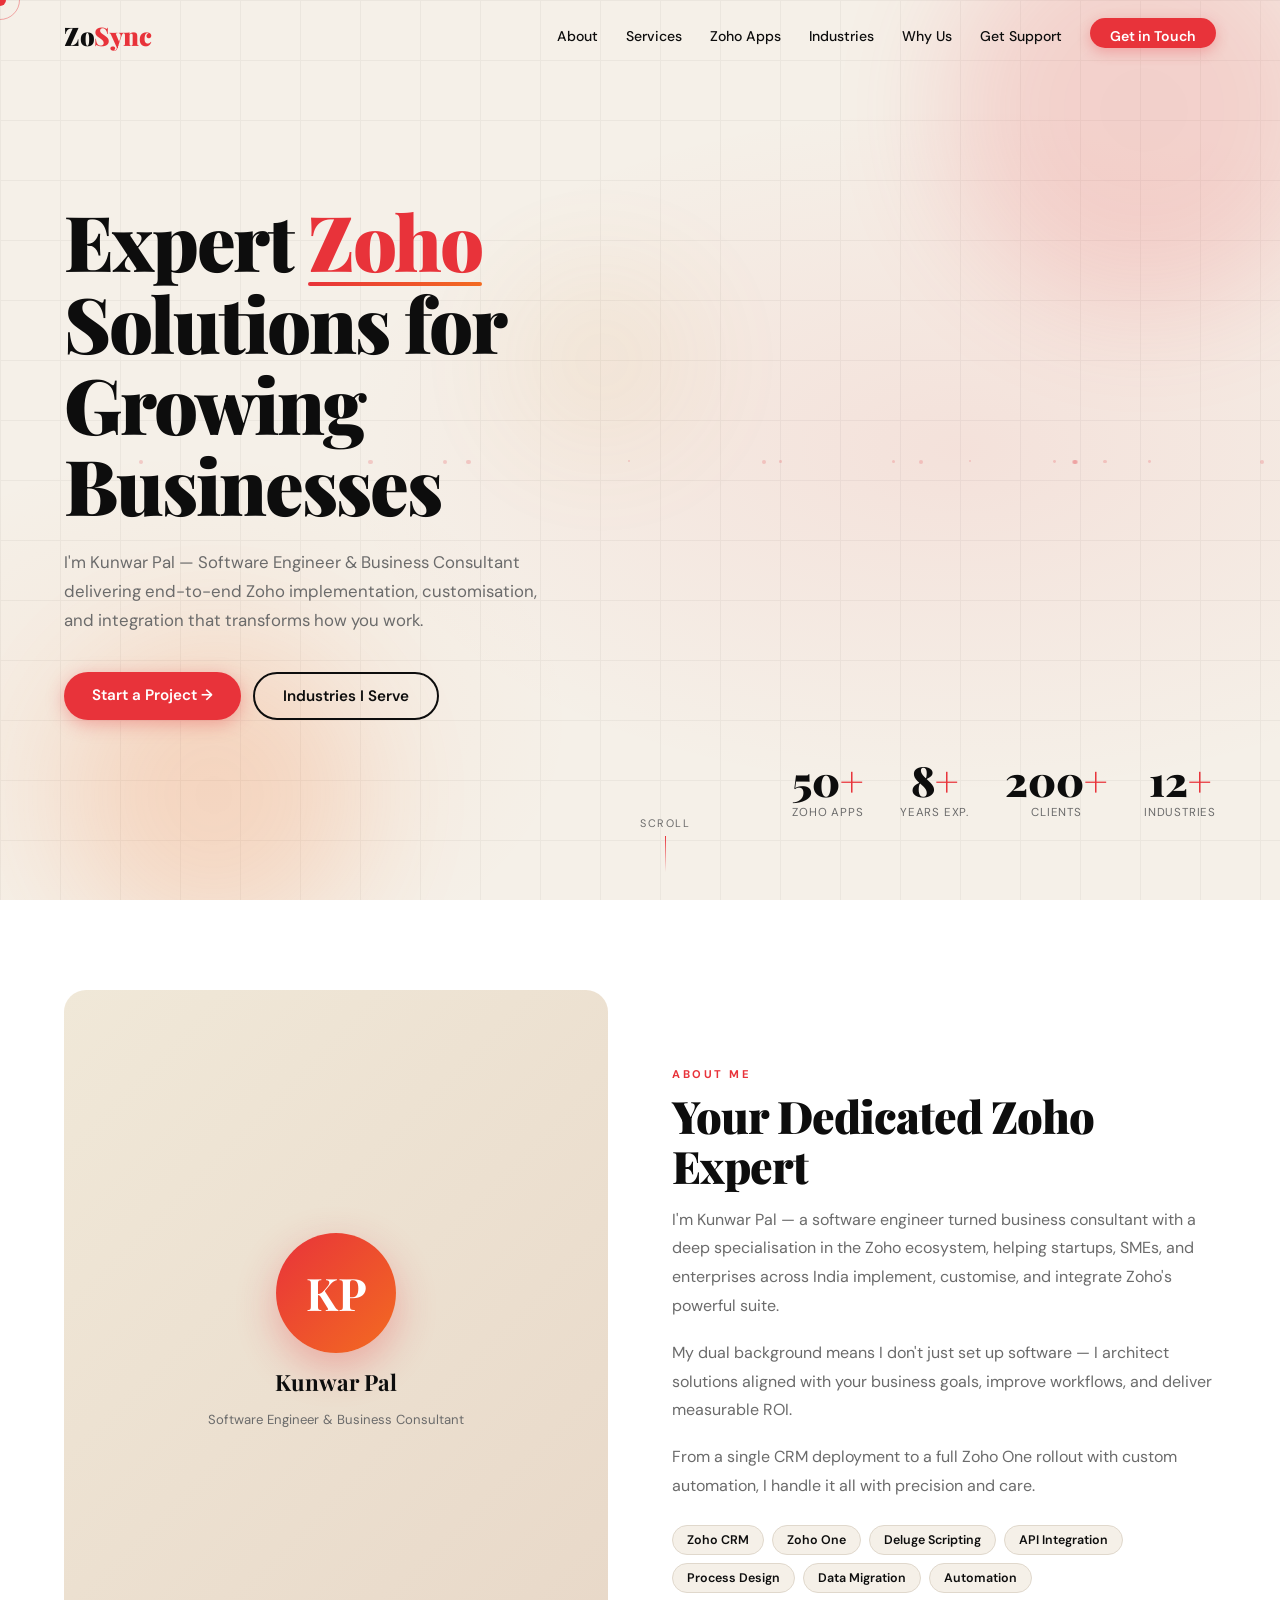
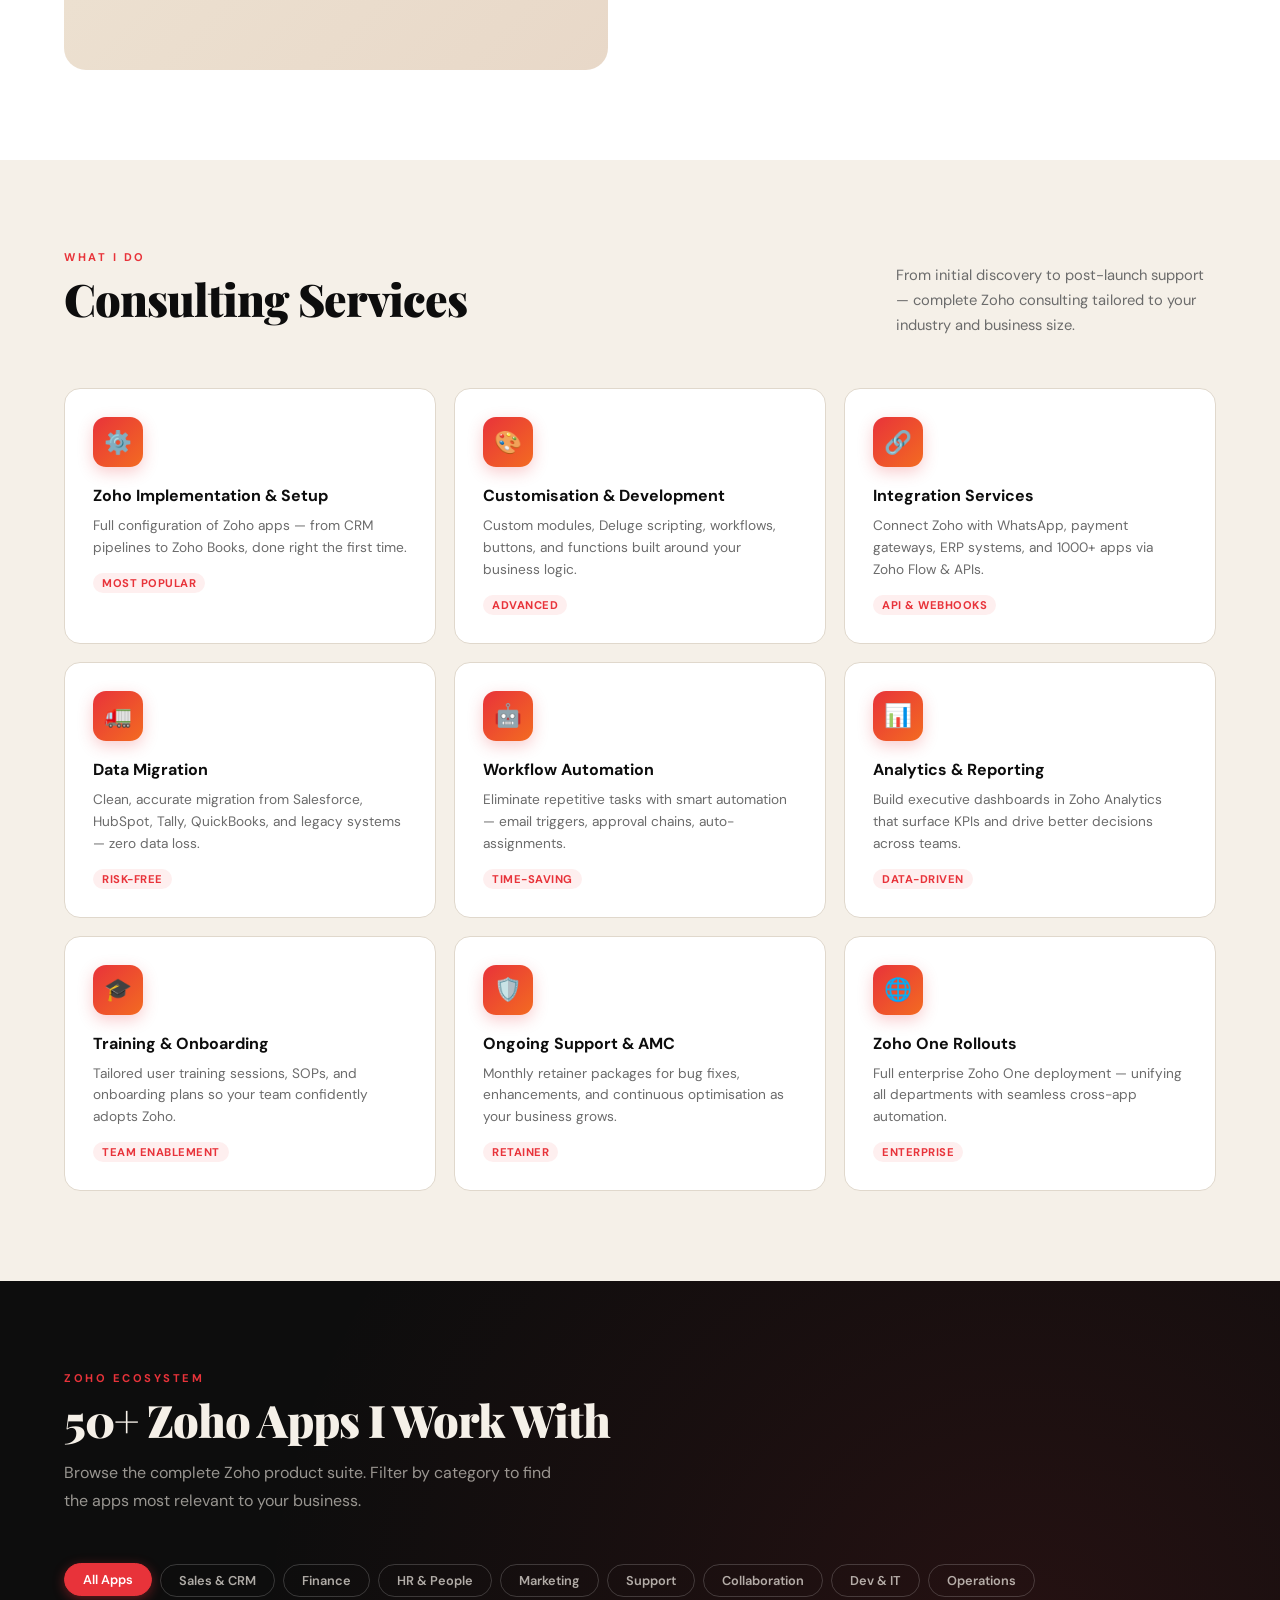
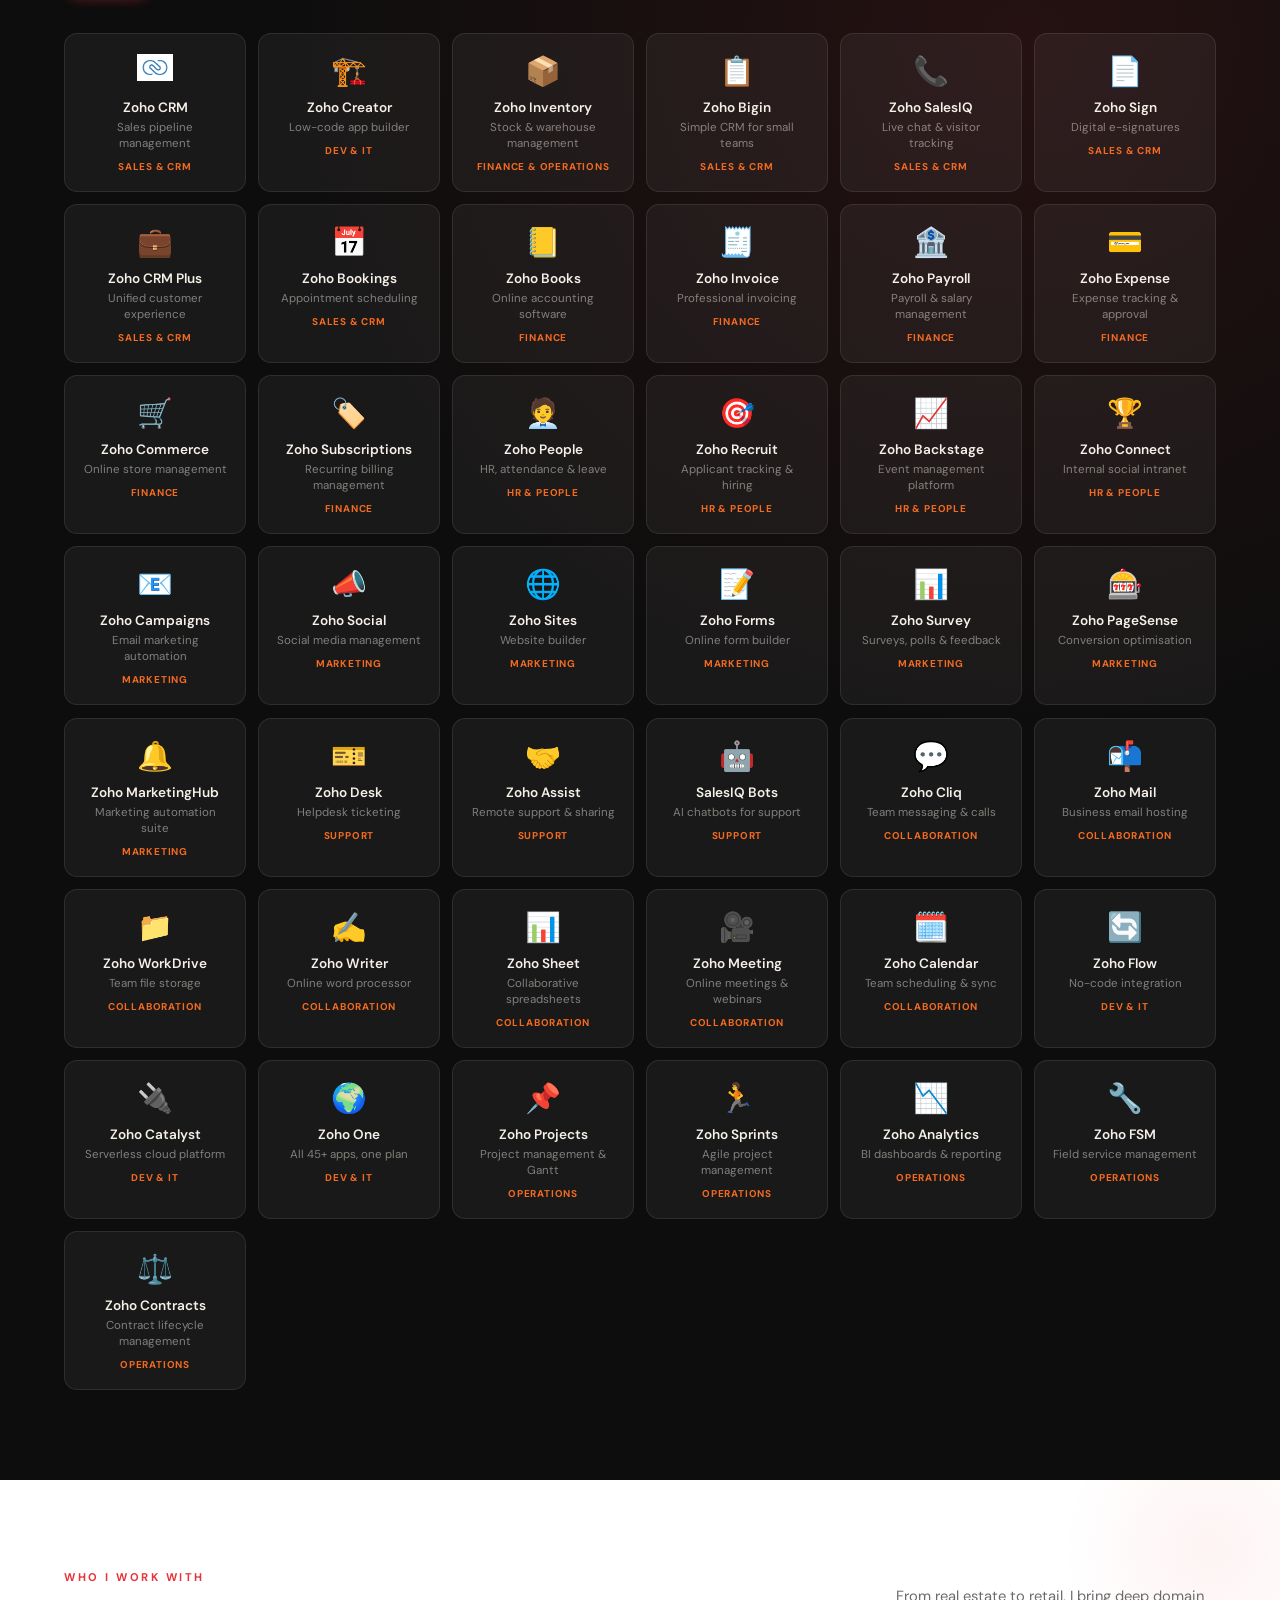
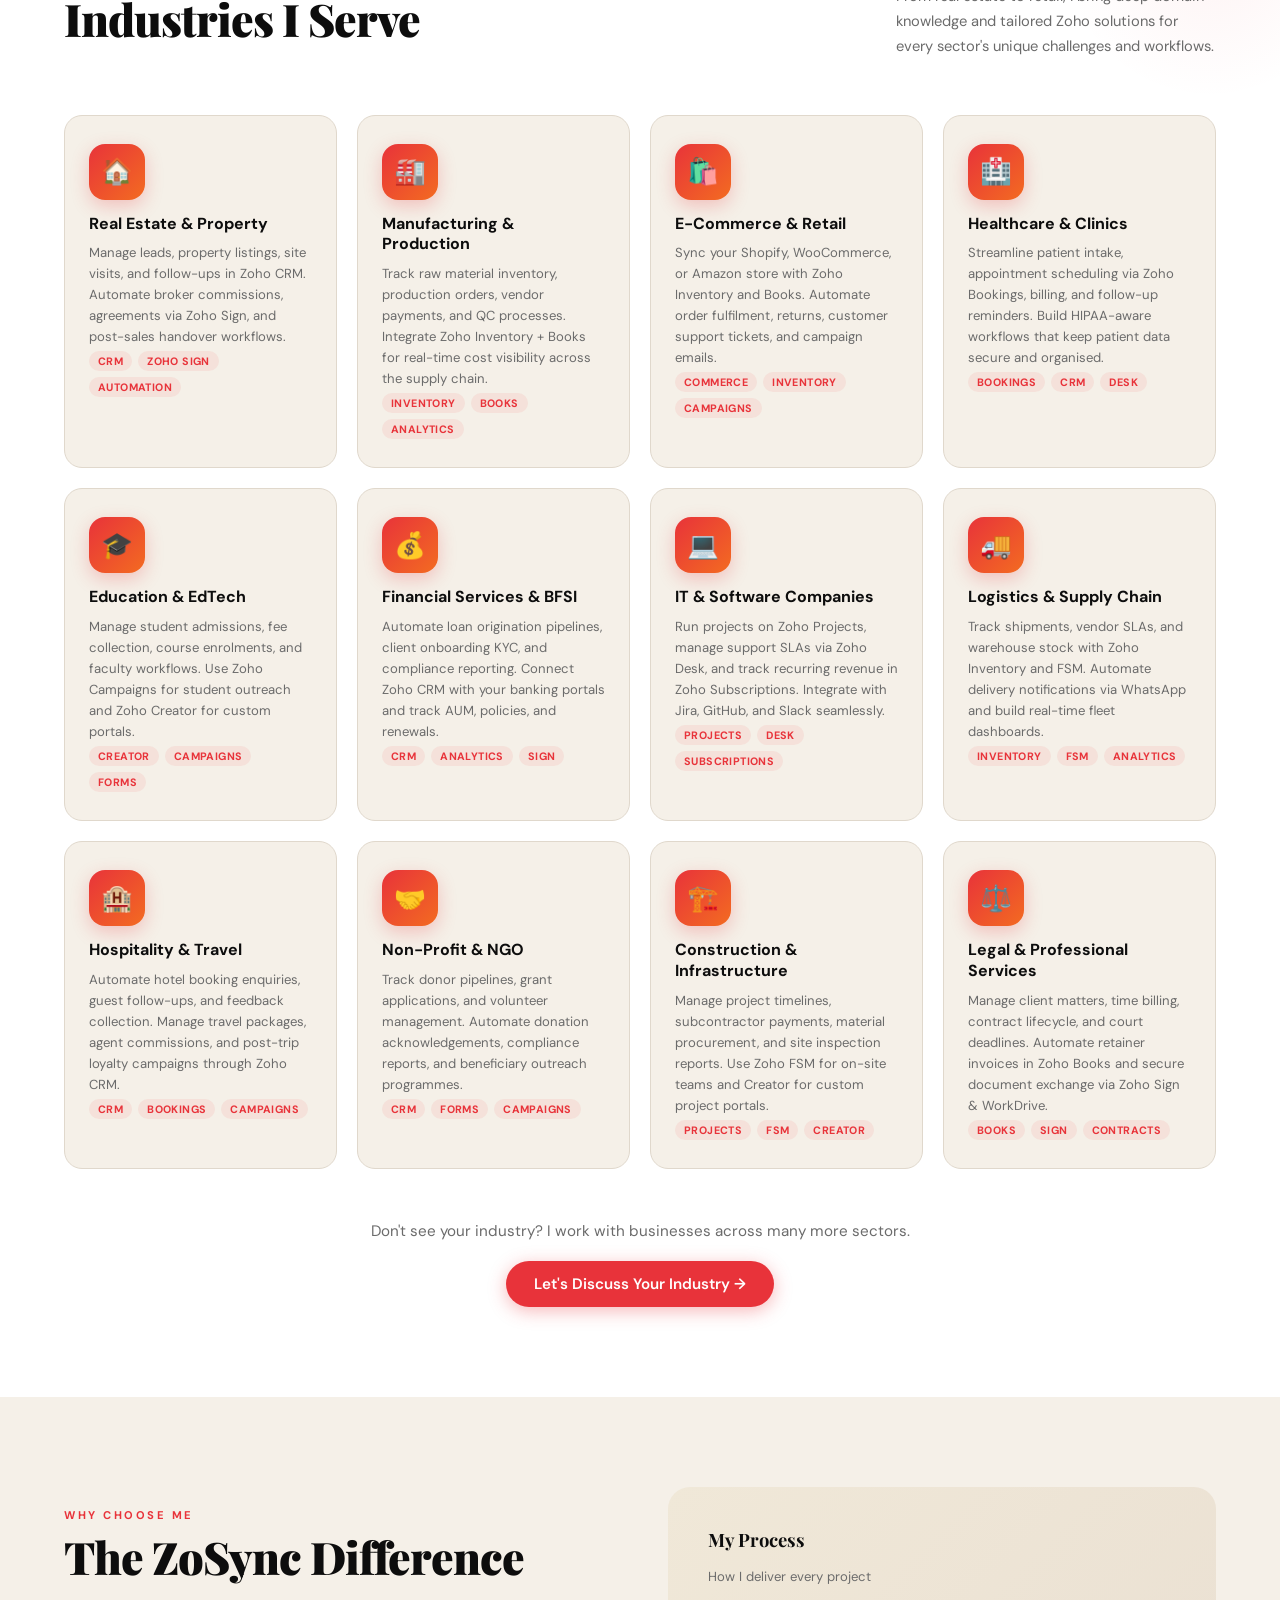
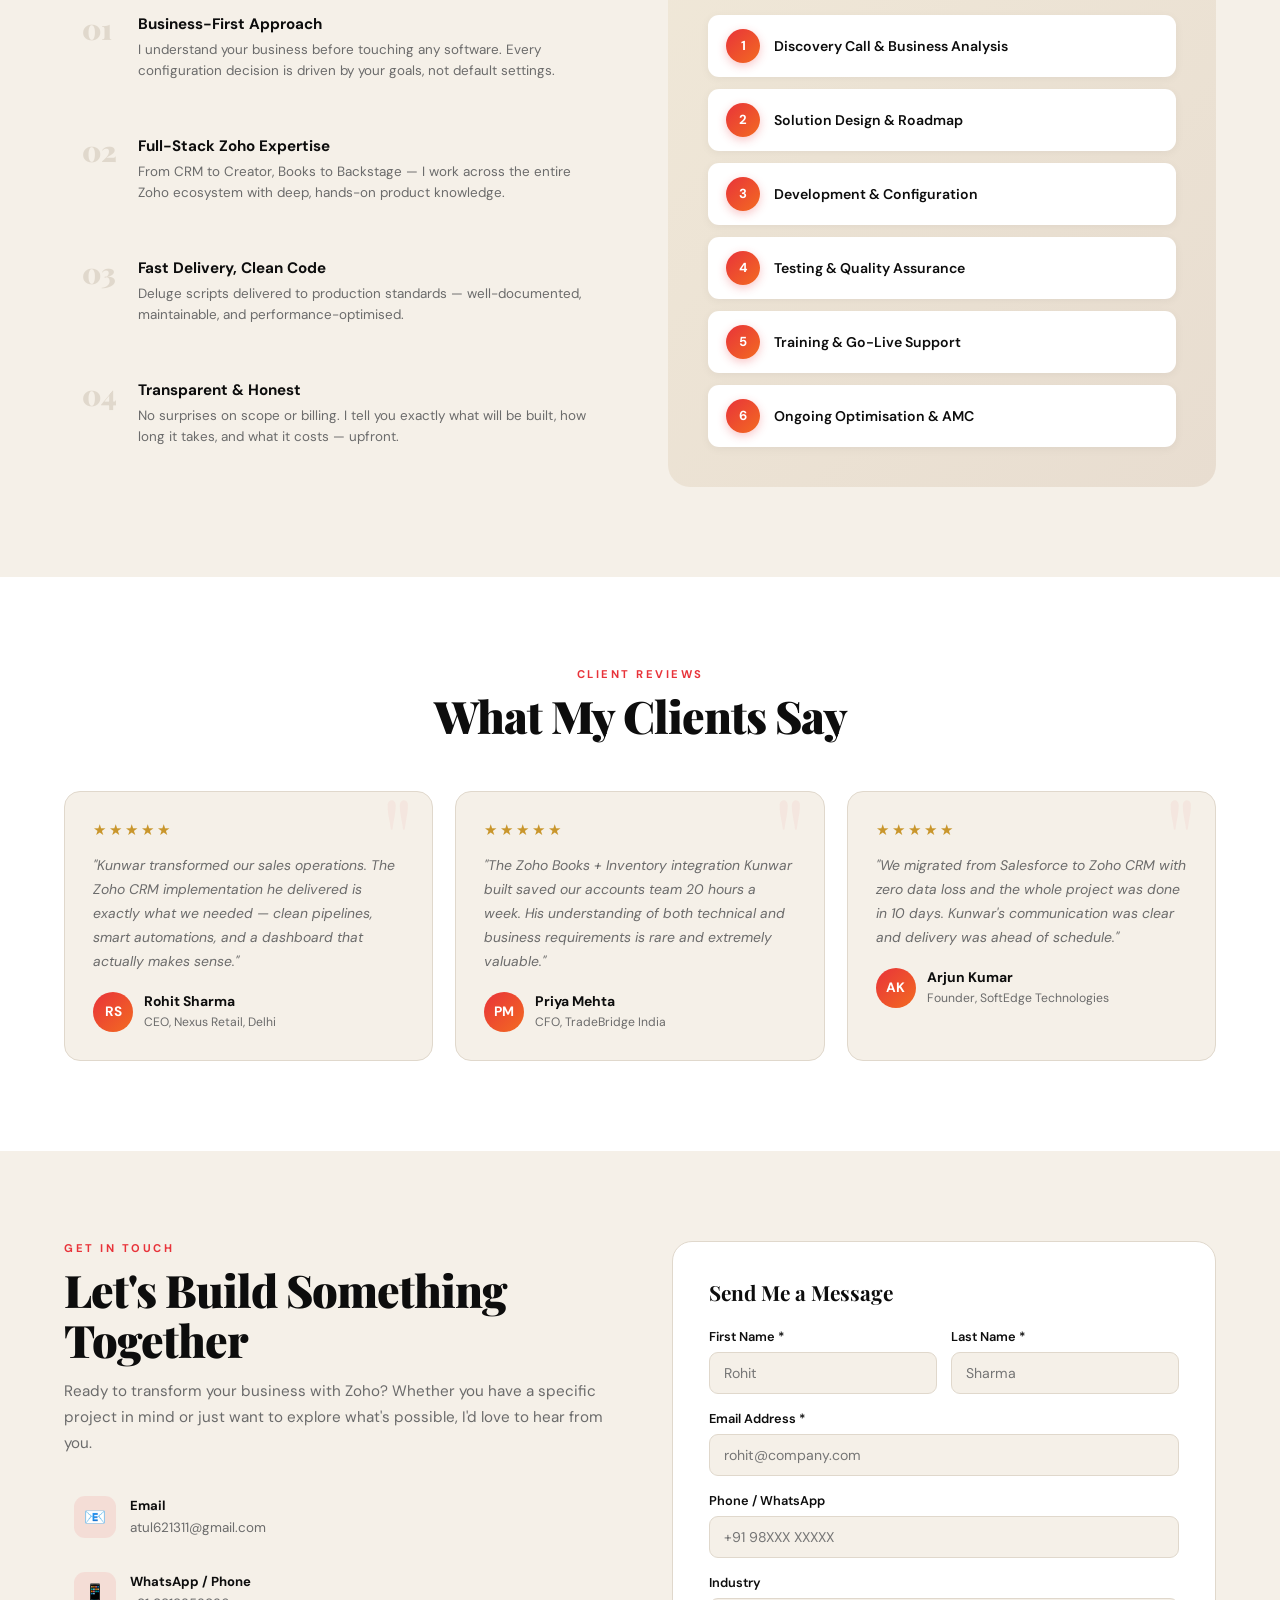
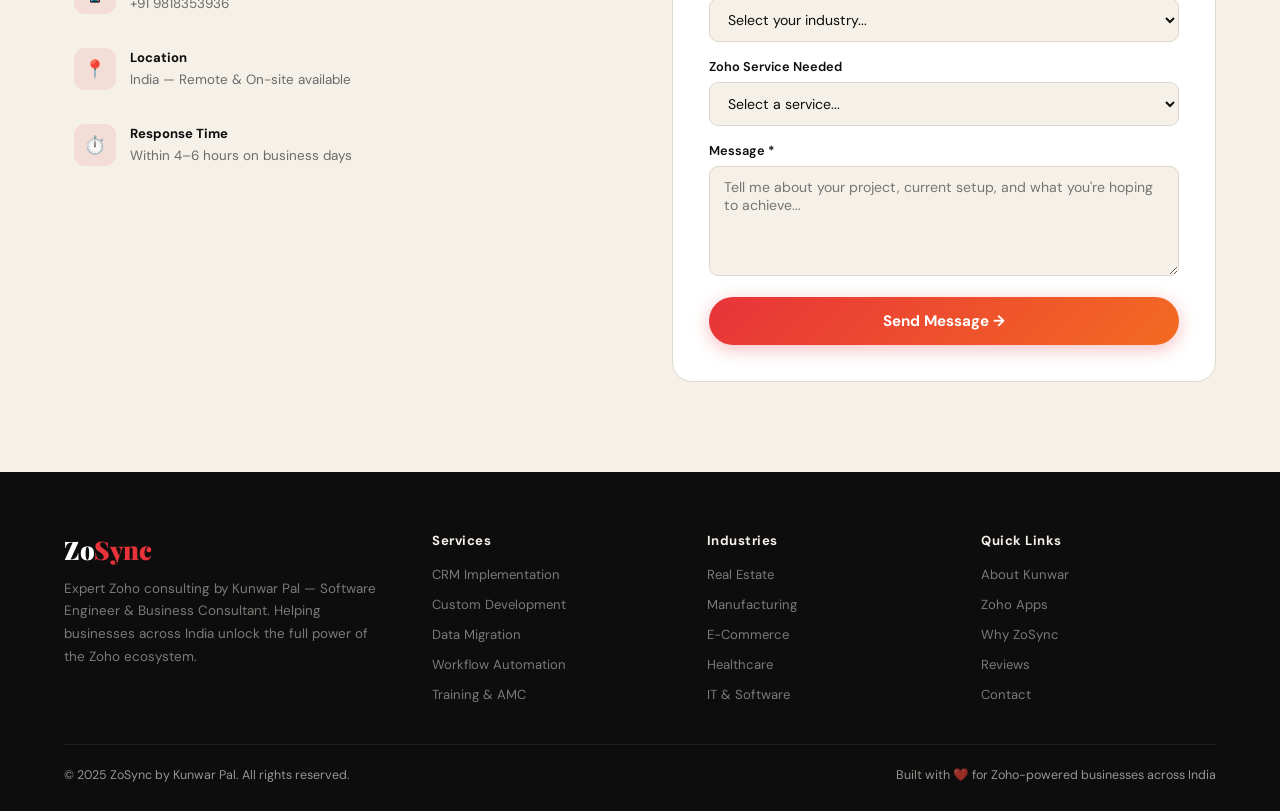
==== index.html @ 5dc37db3 "correct the file formate" ====
<!DOCTYPE html>
<html lang="en">
<head>
  <!-- Google tag (gtag.js) -->
<script async src="https://www.googletagmanager.com/gtag/js?id=G-4LGYNEG4SE"></script>
<script>
  window.dataLayer = window.dataLayer || [];
  function gtag(){dataLayer.push(arguments);}
  gtag('js', new Date());

  gtag('config', 'G-4LGYNEG4SE');
</script>
<meta charset="UTF-8"/>
<meta name="viewport" content="width=device-width, initial-scale=1.0"/>
<title>ZoSync | Expert Zoho Developer & Implementation Agency in India</title>
<meta name="description" content="Transform your business workflows with ZoSync. We provide end-to-end Zoho CRM implementation, custom Deluge scripting, and API integrations. Book a free consultation today.">
<link rel="preconnect" href="https://fonts.googleapis.com">
<link href="https://fonts.googleapis.com/css2?family=Playfair+Display:wght@700;900&family=DM+Sans:wght@300;400;500;600&display=swap" rel="stylesheet">
<link rel="stylesheet" href="index.css">
<link rel="icon" type="image/png" href="assets/Zosync-favicon.png">
</head>
<body>

<div id="cur"></div>
<div id="cur-ring"></div>
<div id="prog"></div>

<!-- ═══ NAV ═══ -->
<nav id="nav">
  <a href="#" class="logo">Zo<span>Sync</span></a>
  <ul class="nav-links">
    <li><a href="#about">About</a></li>
    <li><a href="#services">Services</a></li>
    <li><a href="#apps">Zoho Apps</a></li>
    <li><a href="#industries">Industries</a></li>
    <li><a href="#why">Why Us</a></li>
    <li><a href="../services/zoho-amc.html">Get Support</a></li>
    <li><a href="#contact" class="nav-cta">Get in Touch</a></li>
  </ul>
  <div class="burger" id="burger"><span></span><span></span><span></span></div>
</nav>

<!-- Mobile Drawer -->
<div class="nav-drawer" id="navDrawer">
  <a href="#about" class="drawer-link">About</a>
  <a href="#services" class="drawer-link">Services</a>
  <a href="#apps" class="drawer-link">Zoho Apps</a>
  <a href="#industries" class="drawer-link">Industries</a>
  <a href="#why" class="drawer-link">Why Us</a>
  <a href="../services/zoho-amc.html" class="drawer-link">Get Support</a>
  <a href="#contact" class="drawer-cta drawer-link">Get in Touch</a>
</div>

<!-- ═══ HERO ═══ -->
<section id="hero">
  <div class="hero-bg"></div>
  <div class="hero-grid"></div>
  <div class="orb o1"></div>
  <div class="orb o2"></div>  
  <div class="orb o3"></div>
  <div id="particles"></div>

  <div class="hero-content">
    <!-- <div class="hero-badge"><span class="dot"></span>Certified Zoho Developer · India</div> -->
    <h1>Expert <em>Zoho</em><br>Solutions for<br>Growing Businesses</h1>
    <p class="hero-sub">I'm Kunwar Pal — Software Engineer & Business Consultant delivering end-to-end Zoho implementation, customisation, and integration that transforms how you work.</p>
    <div class="hero-btns">
      <a href="#contact" class="btn-p">Start a Project →</a>
      <a href="#industries" class="btn-s">Industries I Serve</a>
    </div>
  </div>

  <div class="hero-stats">
    <div class="stat"><div class="snum" data-count="50">0<span>+</span></div><div class="slabel">Zoho Apps</div></div>
    <div class="stat"><div class="snum" data-count="8">0<span>+</span></div><div class="slabel">Years Exp.</div></div>
    <div class="stat"><div class="snum" data-count="200">0<span>+</span></div><div class="slabel">Clients</div></div>
    <div class="stat"><div class="snum" data-count="12">0<span>+</span></div><div class="slabel">Industries</div></div>
  </div>

  <div class="scroll-hint"><span>Scroll</span><div class="scroll-line"></div></div>
</section>

<!-- ═══ ABOUT ═══ -->
<section id="about">
  <div class="about-grid">
    <div class="reveal fl">
      <div class="about-img">
        <div class="av-wrap">
          <div class="av-icon">KP</div>
          <div class="av-name">Kunwar Pal</div>
          <div class="av-title">Software Engineer & Business Consultant</div>
        </div>
        <!-- <div class="about-corner"><span>✅</span>Zoho Certified Developer</div> -->
      </div>
    </div>
    <div class="reveal fr">
      <div class="sec-lbl">About Me</div>
      <h2 class="sec-title">Your Dedicated Zoho Expert</h2>
      <div class="about-text">
        <p>I'm Kunwar Pal — a software engineer turned business consultant with a deep specialisation in the Zoho ecosystem, helping startups, SMEs, and enterprises across India implement, customise, and integrate Zoho's powerful suite.</p>
        <p>My dual background means I don't just set up software — I architect solutions aligned with your business goals, improve workflows, and deliver measurable ROI.</p>
        <p>From a single CRM deployment to a full Zoho One rollout with custom automation, I handle it all with precision and care.</p>
      </div>
      <div class="chips stag">
        <span class="chip">Zoho CRM</span>
        <span class="chip">Zoho One</span>
        <span class="chip">Deluge Scripting</span>
        <span class="chip">API Integration</span>
        <span class="chip">Process Design</span>
        <span class="chip">Data Migration</span>
        <span class="chip">Automation</span>
      </div>
    </div>
  </div>
</section>

<!-- ═══ SERVICES ═══ -->
<section id="services">
  <div class="svc-intro reveal">
    <div><div class="sec-lbl">What I Do</div><h2 class="sec-title">Consulting Services</h2></div>
    <p class="r">From initial discovery to post-launch support — complete Zoho consulting tailored to your industry and business size.</p>
  </div>
  <div class="svc-grid stag">
    <div class="svc-card"><div class="svc-icon">⚙️</div><h3>Zoho Implementation & Setup</h3><p>Full configuration of Zoho apps — from CRM pipelines to Zoho Books, done right the first time.</p><span class="svc-tag">Most Popular</span></div>
    <div class="svc-card"><div class="svc-icon">🎨</div><h3>Customisation & Development</h3><p>Custom modules, Deluge scripting, workflows, buttons, and functions built around your business logic.</p><span class="svc-tag">Advanced</span></div>
    <div class="svc-card"><div class="svc-icon">🔗</div><h3>Integration Services</h3><p>Connect Zoho with WhatsApp, payment gateways, ERP systems, and 1000+ apps via Zoho Flow & APIs.</p><span class="svc-tag">API & Webhooks</span></div>
    <div class="svc-card"><div class="svc-icon">🚛</div><h3>Data Migration</h3><p>Clean, accurate migration from Salesforce, HubSpot, Tally, QuickBooks, and legacy systems — zero data loss.</p><span class="svc-tag">Risk-Free</span></div>
    <div class="svc-card"><div class="svc-icon">🤖</div><h3>Workflow Automation</h3><p>Eliminate repetitive tasks with smart automation — email triggers, approval chains, auto-assignments.</p><span class="svc-tag">Time-Saving</span></div>
    <div class="svc-card"><div class="svc-icon">📊</div><h3>Analytics & Reporting</h3><p>Build executive dashboards in Zoho Analytics that surface KPIs and drive better decisions across teams.</p><span class="svc-tag">Data-Driven</span></div>
    <div class="svc-card"><div class="svc-icon">🎓</div><h3>Training & Onboarding</h3><p>Tailored user training sessions, SOPs, and onboarding plans so your team confidently adopts Zoho.</p><span class="svc-tag">Team Enablement</span></div>
    <div class="svc-card"><div class="svc-icon">🛡️</div><h3>Ongoing Support & AMC</h3><p>Monthly retainer packages for bug fixes, enhancements, and continuous optimisation as your business grows.</p><span class="svc-tag">Retainer</span></div>
    <div class="svc-card"><div class="svc-icon">🌐</div><h3>Zoho One Rollouts</h3><p>Full enterprise Zoho One deployment — unifying all departments with seamless cross-app automation.</p><span class="svc-tag">Enterprise</span></div>
  </div>
</section>

<!-- ═══ ZOHO APPS ═══ -->
<section id="apps">
  <div class="reveal">
    <div class="sec-lbl">Zoho Ecosystem</div>
    <h2 class="sec-title">50+ Zoho Apps I Work With</h2>
    <p class="sec-sub">Browse the complete Zoho product suite. Filter by category to find the apps most relevant to your business.</p>
  </div>
  <div class="filter-bar reveal">
    <button class="fbtn active" onclick="filterApps('all',this)">All Apps</button>
    <button class="fbtn" onclick="filterApps('sales',this)">Sales & CRM</button>
    <button class="fbtn" onclick="filterApps('finance',this)">Finance</button>
    <button class="fbtn" onclick="filterApps('hr',this)">HR & People</button>
    <button class="fbtn" onclick="filterApps('marketing',this)">Marketing</button>
    <button class="fbtn" onclick="filterApps('support',this)">Support</button>
    <button class="fbtn" onclick="filterApps('collab',this)">Collaboration</button>
    <button class="fbtn" onclick="filterApps('dev',this)">Dev & IT</button>
    <button class="fbtn" onclick="filterApps('ops',this)">Operations</button>
  </div>
  <div class="apps-grid" id="appsGrid">
   <div class="acard" data-cat="sales">
  <a href="services/zoho-crm.html" style="display: contents; text-decoration: none; color: inherit;">
    <span class="aemoji">
      <img src="assets/ZohoCrm.png" alt="Zoho CRM" width="25%"/>
    </span>
    <div class="aname">Zoho CRM</div>
    <div class="adesc">Sales pipeline management</div>
    <span class="acat">Sales & CRM</span>
  </a>
</div>

<div class="acard" data-cat="dev">
  <a href="services/zoho-creator.html" style="display: contents; text-decoration: none; color: inherit;">
    <span class="aemoji">🏗️</span>
    <div class="aname">Zoho Creator</div>
    <div class="adesc">Low-code app builder</div>
    <span class="acat">Dev & IT</span>
  </a>
</div>

    <div class="acard" data-cat="finance">
  <a href="services/zoho-inventory.html" style="display: contents; text-decoration: none; color: inherit;">
    <span class="aemoji">📦</span>
    <div class="aname">Zoho Inventory</div>
    <div class="adesc">Stock & warehouse management</div>
    <span class="acat">Finance & Operations</span>
  </a>
</div>

 <div class="acard" data-cat="sales">
  <a href="services/zoho-bigin.html" style="display: contents; text-decoration: none; color: inherit;">
    <span class="aemoji">📋</span>
    <div class="aname">Zoho Bigin</div>
    <div class="adesc">Simple CRM for small teams</div>
    <span class="acat">Sales & CRM</span>
  </a>
</div>
   
    <div class="acard" data-cat="sales"><span class="aemoji">📞</span><div class="aname">Zoho SalesIQ</div><div class="adesc">Live chat & visitor tracking</div><span class="acat">Sales & CRM</span></div>
    <div class="acard" data-cat="sales"><span class="aemoji">📄</span><div class="aname">Zoho Sign</div><div class="adesc">Digital e-signatures</div><span class="acat">Sales & CRM</span></div>
    <div class="acard" data-cat="sales"><span class="aemoji">💼</span><div class="aname">Zoho CRM Plus</div><div class="adesc">Unified customer experience</div><span class="acat">Sales & CRM</span></div>
    <div class="acard" data-cat="sales"><span class="aemoji">📅</span><div class="aname">Zoho Bookings</div><div class="adesc">Appointment scheduling</div><span class="acat">Sales & CRM</span></div>
    <div class="acard" data-cat="finance"><span class="aemoji">📒</span><div class="aname">Zoho Books</div><div class="adesc">Online accounting software</div><span class="acat">Finance</span></div>
    <div class="acard" data-cat="finance"><span class="aemoji">🧾</span><div class="aname">Zoho Invoice</div><div class="adesc">Professional invoicing</div><span class="acat">Finance</span></div>
    <div class="acard" data-cat="finance"><span class="aemoji">🏦</span><div class="aname">Zoho Payroll</div><div class="adesc">Payroll & salary management</div><span class="acat">Finance</span></div>
    <div class="acard" data-cat="finance"><span class="aemoji">💳</span><div class="aname">Zoho Expense</div><div class="adesc">Expense tracking & approval</div><span class="acat">Finance</span></div>



    <div class="acard" data-cat="finance"><span class="aemoji">🛒</span><div class="aname">Zoho Commerce</div><div class="adesc">Online store management</div><span class="acat">Finance</span></div>
    <div class="acard" data-cat="finance"><span class="aemoji">🏷️</span><div class="aname">Zoho Subscriptions</div><div class="adesc">Recurring billing management</div><span class="acat">Finance</span></div>
    <div class="acard" data-cat="hr"><span class="aemoji">🧑‍💼</span><div class="aname">Zoho People</div><div class="adesc">HR, attendance & leave</div><span class="acat">HR & People</span></div>
    <div class="acard" data-cat="hr"><span class="aemoji">🎯</span><div class="aname">Zoho Recruit</div><div class="adesc">Applicant tracking & hiring</div><span class="acat">HR & People</span></div>
    <div class="acard" data-cat="hr"><span class="aemoji">📈</span><div class="aname">Zoho Backstage</div><div class="adesc">Event management platform</div><span class="acat">HR & People</span></div>
    <div class="acard" data-cat="hr"><span class="aemoji">🏆</span><div class="aname">Zoho Connect</div><div class="adesc">Internal social intranet</div><span class="acat">HR & People</span></div>
    <div class="acard" data-cat="marketing"><span class="aemoji">📧</span><div class="aname">Zoho Campaigns</div><div class="adesc">Email marketing automation</div><span class="acat">Marketing</span></div>
    <div class="acard" data-cat="marketing"><span class="aemoji">📣</span><div class="aname">Zoho Social</div><div class="adesc">Social media management</div><span class="acat">Marketing</span></div>
    <div class="acard" data-cat="marketing"><span class="aemoji">🌐</span><div class="aname">Zoho Sites</div><div class="adesc">Website builder</div><span class="acat">Marketing</span></div>
    <div class="acard" data-cat="marketing"><span class="aemoji">📝</span><div class="aname">Zoho Forms</div><div class="adesc">Online form builder</div><span class="acat">Marketing</span></div>
    <div class="acard" data-cat="marketing"><span class="aemoji">📊</span><div class="aname">Zoho Survey</div><div class="adesc">Surveys, polls & feedback</div><span class="acat">Marketing</span></div>
    <div class="acard" data-cat="marketing"><span class="aemoji">🎰</span><div class="aname">Zoho PageSense</div><div class="adesc">Conversion optimisation</div><span class="acat">Marketing</span></div>
    <div class="acard" data-cat="marketing"><span class="aemoji">🔔</span><div class="aname">Zoho MarketingHub</div><div class="adesc">Marketing automation suite</div><span class="acat">Marketing</span></div>

     <div class="acard" data-cat="support">
  <a href="services/zoho-desk.html" style="display: contents; text-decoration: none; color: inherit;">
    <span class="aemoji">🎫</span>
    <div class="aname">Zoho Desk</div>
    <div class="adesc">Helpdesk ticketing</div>
    <span class="acat">Support</span>
  </a>
</div>


    <div class="acard" data-cat="support"><span class="aemoji">🤝</span><div class="aname">Zoho Assist</div><div class="adesc">Remote support & sharing</div><span class="acat">Support</span></div>
    <div class="acard" data-cat="support"><span class="aemoji">🤖</span><div class="aname">SalesIQ Bots</div><div class="adesc">AI chatbots for support</div><span class="acat">Support</span></div>
    <div class="acard" data-cat="collab"><span class="aemoji">💬</span><div class="aname">Zoho Cliq</div><div class="adesc">Team messaging & calls</div><span class="acat">Collaboration</span></div>
    <div class="acard" data-cat="collab"><span class="aemoji">📬</span><div class="aname">Zoho Mail</div><div class="adesc">Business email hosting</div><span class="acat">Collaboration</span></div>
    <div class="acard" data-cat="collab"><span class="aemoji">📁</span><div class="aname">Zoho WorkDrive</div><div class="adesc">Team file storage</div><span class="acat">Collaboration</span></div>
    <div class="acard" data-cat="collab"><span class="aemoji">✍️</span><div class="aname">Zoho Writer</div><div class="adesc">Online word processor</div><span class="acat">Collaboration</span></div>
    <div class="acard" data-cat="collab"><span class="aemoji">📊</span><div class="aname">Zoho Sheet</div><div class="adesc">Collaborative spreadsheets</div><span class="acat">Collaboration</span></div>
    <div class="acard" data-cat="collab"><span class="aemoji">🎥</span><div class="aname">Zoho Meeting</div><div class="adesc">Online meetings & webinars</div><span class="acat">Collaboration</span></div>
    <div class="acard" data-cat="collab"><span class="aemoji">🗓️</span><div class="aname">Zoho Calendar</div><div class="adesc">Team scheduling & sync</div><span class="acat">Collaboration</span></div>

   

    <div class="acard" data-cat="dev"><span class="aemoji">🔄</span><div class="aname">Zoho Flow</div><div class="adesc">No-code integration</div><span class="acat">Dev & IT</span></div>
    <div class="acard" data-cat="dev"><span class="aemoji">🔌</span><div class="aname">Zoho Catalyst</div><div class="adesc">Serverless cloud platform</div><span class="acat">Dev & IT</span></div>
    <div class="acard" data-cat="dev"><span class="aemoji">🌍</span><div class="aname">Zoho One</div><div class="adesc">All 45+ apps, one plan</div><span class="acat">Dev & IT</span></div>
    <div class="acard" data-cat="ops"><span class="aemoji">📌</span><div class="aname">Zoho Projects</div><div class="adesc">Project management & Gantt</div><span class="acat">Operations</span></div>
    <div class="acard" data-cat="ops"><span class="aemoji">🏃</span><div class="aname">Zoho Sprints</div><div class="adesc">Agile project management</div><span class="acat">Operations</span></div>
    <div class="acard" data-cat="ops"><span class="aemoji">📉</span><div class="aname">Zoho Analytics</div><div class="adesc">BI dashboards & reporting</div><span class="acat">Operations</span></div>
    <div class="acard" data-cat="ops"><span class="aemoji">🔧</span><div class="aname">Zoho FSM</div><div class="adesc">Field service management</div><span class="acat">Operations</span></div>
    <div class="acard" data-cat="ops"><span class="aemoji">⚖️</span><div class="aname">Zoho Contracts</div><div class="adesc">Contract lifecycle management</div><span class="acat">Operations</span></div>
  </div>
</section>

<!-- ═══ INDUSTRIES ═══ -->
<section id="industries">
  <div class="ind-head reveal">
    <div>
      <div class="sec-lbl">Who I Work With</div>
      <h2 class="sec-title">Industries I Serve</h2>
    </div>
    <p class="r">From real estate to retail, I bring deep domain knowledge and tailored Zoho solutions for every sector's unique challenges and workflows.</p>
  </div>

  <div class="ind-grid stag">

    <!-- 1. Real Estate -->
    <div class="ind-card">
      <div class="ind-icon-wrap">🏠</div>
      <div class="ind-body">
        <h3>Real Estate & Property</h3>
        <p>Manage leads, property listings, site visits, and follow-ups in Zoho CRM. Automate broker commissions, agreements via Zoho Sign, and post-sales handover workflows.</p>
        <div class="ind-tags">
          <span class="ind-tag">CRM</span>
          <span class="ind-tag">Zoho Sign</span>
          <span class="ind-tag">Automation</span>
        </div>
      </div>
    </div>

    <!-- 2. Manufacturing -->
    <div class="ind-card">
      <div class="ind-icon-wrap">🏭</div>
      <div class="ind-body">
        <h3>Manufacturing & Production</h3>
        <p>Track raw material inventory, production orders, vendor payments, and QC processes. Integrate Zoho Inventory + Books for real-time cost visibility across the supply chain.</p>
        <div class="ind-tags">
          <span class="ind-tag">Inventory</span>
          <span class="ind-tag">Books</span>
          <span class="ind-tag">Analytics</span>
        </div>
      </div>
    </div>

    <!-- 3. E-Commerce -->
    <div class="ind-card">
      <div class="ind-icon-wrap">🛍️</div>
      <div class="ind-body">
        <h3>E-Commerce & Retail</h3>
        <p>Sync your Shopify, WooCommerce, or Amazon store with Zoho Inventory and Books. Automate order fulfilment, returns, customer support tickets, and campaign emails.</p>
        <div class="ind-tags">
          <span class="ind-tag">Commerce</span>
          <span class="ind-tag">Inventory</span>
          <span class="ind-tag">Campaigns</span>
        </div>
      </div>
    </div>

    <!-- 4. Healthcare -->
    <div class="ind-card">
      <div class="ind-icon-wrap">🏥</div>
      <div class="ind-body">
        <h3>Healthcare & Clinics</h3>
        <p>Streamline patient intake, appointment scheduling via Zoho Bookings, billing, and follow-up reminders. Build HIPAA-aware workflows that keep patient data secure and organised.</p>
        <div class="ind-tags">
          <span class="ind-tag">Bookings</span>
          <span class="ind-tag">CRM</span>
          <span class="ind-tag">Desk</span>
        </div>
      </div>
    </div>

    <!-- 5. Education -->
    <div class="ind-card">
      <div class="ind-icon-wrap">🎓</div>
      <div class="ind-body">
        <h3>Education & EdTech</h3>
        <p>Manage student admissions, fee collection, course enrolments, and faculty workflows. Use Zoho Campaigns for student outreach and Zoho Creator for custom portals.</p>
        <div class="ind-tags">
          <span class="ind-tag">Creator</span>
          <span class="ind-tag">Campaigns</span>
          <span class="ind-tag">Forms</span>
        </div>
      </div>
    </div>

    <!-- 6. Financial Services -->
    <div class="ind-card">
      <div class="ind-icon-wrap">💰</div>
      <div class="ind-body">
        <h3>Financial Services & BFSI</h3>
        <p>Automate loan origination pipelines, client onboarding KYC, and compliance reporting. Connect Zoho CRM with your banking portals and track AUM, policies, and renewals.</p>
        <div class="ind-tags">
          <span class="ind-tag">CRM</span>
          <span class="ind-tag">Analytics</span>
          <span class="ind-tag">Sign</span>
        </div>
      </div>
    </div>

    <!-- 7. IT & Software -->
    <div class="ind-card">
      <div class="ind-icon-wrap">💻</div>
      <div class="ind-body">
        <h3>IT & Software Companies</h3>
        <p>Run projects on Zoho Projects, manage support SLAs via Zoho Desk, and track recurring revenue in Zoho Subscriptions. Integrate with Jira, GitHub, and Slack seamlessly.</p>
        <div class="ind-tags">
          <span class="ind-tag">Projects</span>
          <span class="ind-tag">Desk</span>
          <span class="ind-tag">Subscriptions</span>
        </div>
      </div>
    </div>

    <!-- 8. Logistics & Supply Chain -->
    <div class="ind-card">
      <div class="ind-icon-wrap">🚚</div>
      <div class="ind-body">
        <h3>Logistics & Supply Chain</h3>
        <p>Track shipments, vendor SLAs, and warehouse stock with Zoho Inventory and FSM. Automate delivery notifications via WhatsApp and build real-time fleet dashboards.</p>
        <div class="ind-tags">
          <span class="ind-tag">Inventory</span>
          <span class="ind-tag">FSM</span>
          <span class="ind-tag">Analytics</span>
        </div>
      </div>
    </div>

    <!-- 9. Hospitality & Travel -->
    <div class="ind-card">
      <div class="ind-icon-wrap">🏨</div>
      <div class="ind-body">
        <h3>Hospitality & Travel</h3>
        <p>Automate hotel booking enquiries, guest follow-ups, and feedback collection. Manage travel packages, agent commissions, and post-trip loyalty campaigns through Zoho CRM.</p>
        <div class="ind-tags">
          <span class="ind-tag">CRM</span>
          <span class="ind-tag">Bookings</span>
          <span class="ind-tag">Campaigns</span>
        </div>
      </div>
    </div>

    <!-- 10. Non-Profit & NGO -->
    <div class="ind-card">
      <div class="ind-icon-wrap">🤝</div>
      <div class="ind-body">
        <h3>Non-Profit & NGO</h3>
        <p>Track donor pipelines, grant applications, and volunteer management. Automate donation acknowledgements, compliance reports, and beneficiary outreach programmes.</p>
        <div class="ind-tags">
          <span class="ind-tag">CRM</span>
          <span class="ind-tag">Forms</span>
          <span class="ind-tag">Campaigns</span>
        </div>
      </div>
    </div>

    <!-- 11. Construction & Infrastructure -->
    <div class="ind-card">
      <div class="ind-icon-wrap">🏗️</div>
      <div class="ind-body">
        <h3>Construction & Infrastructure</h3>
        <p>Manage project timelines, subcontractor payments, material procurement, and site inspection reports. Use Zoho FSM for on-site teams and Creator for custom project portals.</p>
        <div class="ind-tags">
          <span class="ind-tag">Projects</span>
          <span class="ind-tag">FSM</span>
          <span class="ind-tag">Creator</span>
        </div>
      </div>
    </div>

    <!-- 12. Professional Services -->
    <div class="ind-card">
      <div class="ind-icon-wrap">⚖️</div>
      <div class="ind-body">
        <h3>Legal & Professional Services</h3>
        <p>Manage client matters, time billing, contract lifecycle, and court deadlines. Automate retainer invoices in Zoho Books and secure document exchange via Zoho Sign & WorkDrive.</p>
        <div class="ind-tags">
          <span class="ind-tag">Books</span>
          <span class="ind-tag">Sign</span>
          <span class="ind-tag">Contracts</span>
        </div>
      </div>
    </div>

  </div>

  <div class="ind-cta-row reveal">
    <p>Don't see your industry? I work with businesses across many more sectors.</p>
    <a href="#contact" class="btn-p">Let's Discuss Your Industry →</a>
  </div>
</section>

<!-- ═══ WHY ═══ -->
<section id="why">
  <div class="why-grid">
    <div class="reveal fl">
      <div class="sec-lbl">Why Choose Me</div>
      <h2 class="sec-title">The ZoSync Difference</h2>
      <div class="why-list">
        <div class="why-item"><div class="why-n">01</div><div><h4>Business-First Approach</h4><p>I understand your business before touching any software. Every configuration decision is driven by your goals, not default settings.</p></div></div>
        <div class="why-item"><div class="why-n">02</div><div><h4>Full-Stack Zoho Expertise</h4><p>From CRM to Creator, Books to Backstage — I work across the entire Zoho ecosystem with deep, hands-on product knowledge.</p></div></div>
        <div class="why-item"><div class="why-n">03</div><div><h4>Fast Delivery, Clean Code</h4><p>Deluge scripts delivered to production standards — well-documented, maintainable, and performance-optimised.</p></div></div>
        <div class="why-item"><div class="why-n">04</div><div><h4>Transparent & Honest</h4><p>No surprises on scope or billing. I tell you exactly what will be built, how long it takes, and what it costs — upfront.</p></div></div>
      </div>
    </div>
    <div class="reveal fr">
      <div class="why-vis">
        <h4 style="font-family:'Playfair Display',serif;font-size:1.15rem;margin-bottom:4px">My Process</h4>
        <p style="font-size:.82rem;color:var(--muted);margin-bottom:18px">How I deliver every project</p>
        <div class="pstep"><div class="pdot">1</div><div class="ptxt">Discovery Call & Business Analysis</div><span class="parr">→</span></div>
        <div class="pstep"><div class="pdot">2</div><div class="ptxt">Solution Design & Roadmap</div><span class="parr">→</span></div>
        <div class="pstep"><div class="pdot">3</div><div class="ptxt">Development & Configuration</div><span class="parr">→</span></div>
        <div class="pstep"><div class="pdot">4</div><div class="ptxt">Testing & Quality Assurance</div><span class="parr">→</span></div>
        <div class="pstep"><div class="pdot">5</div><div class="ptxt">Training & Go-Live Support</div><span class="parr">→</span></div>
        <div class="pstep"><div class="pdot">6</div><div class="ptxt">Ongoing Optimisation & AMC</div><span class="parr">→</span></div>
      </div>
    </div>
  </div>
</section>

<!-- ═══ TESTIMONIALS ═══ -->
<section id="testimonials">
  <div class="reveal" style="text-align:center;margin-bottom:50px">
    <div class="sec-lbl">Client Reviews</div>
    <h2 class="sec-title">What My Clients Say</h2>
  </div>
  <div class="tgrid stag">
    <div class="tcard">
      <div class="stars">★★★★★</div>
      <p>"Kunwar transformed our sales operations. The Zoho CRM implementation he delivered is exactly what we needed — clean pipelines, smart automations, and a dashboard that actually makes sense."</p>
      <div class="tauthor"><div class="tav">RS</div><div class="tinfo"><strong>Rohit Sharma</strong><span>CEO, Nexus Retail, Delhi</span></div></div>
    </div>
    <div class="tcard">
      <div class="stars">★★★★★</div>
      <p>"The Zoho Books + Inventory integration Kunwar built saved our accounts team 20 hours a week. His understanding of both technical and business requirements is rare and extremely valuable."</p>
      <div class="tauthor"><div class="tav">PM</div><div class="tinfo"><strong>Priya Mehta</strong><span>CFO, TradeBridge India</span></div></div>
    </div>
    <div class="tcard">
      <div class="stars">★★★★★</div>
      <p>"We migrated from Salesforce to Zoho CRM with zero data loss and the whole project was done in 10 days. Kunwar's communication was clear and delivery was ahead of schedule."</p>
      <div class="tauthor"><div class="tav">AK</div><div class="tinfo"><strong>Arjun Kumar</strong><span>Founder, SoftEdge Technologies</span></div></div>
    </div>
  </div>
</section>

<!-- ═══ CONTACT ═══ -->
<section id="contact">
  <div class="cgrid">
    <div class="reveal fl">
      <div class="sec-lbl">Get In Touch</div>
      <h2 class="sec-title">Let's Build Something Together</h2>
      <p class="cinfo-p">Ready to transform your business with Zoho? Whether you have a specific project in mind or just want to explore what's possible, I'd love to hear from you.</p>
      <div class="cdet"><div class="cdet-icon">📧</div><div class="cdet-txt"><strong>Email</strong><span>atul621311@gmail.com</span></div></div>
      <div class="cdet"><div class="cdet-icon">📱</div><div class="cdet-txt"><strong>WhatsApp / Phone</strong><span>+91 9818353936</span></div></div>
      <div class="cdet"><div class="cdet-icon">📍</div><div class="cdet-txt"><strong>Location</strong><span>India — Remote & On-site available</span></div></div>
      <div class="cdet"><div class="cdet-icon">⏱️</div><div class="cdet-txt"><strong>Response Time</strong><span>Within 4–6 hours on business days</span></div></div>
    </div>
    <div class="reveal fr">
      <div class="cform">
        <h3 style="font-family:'Playfair Display',serif;font-size:1.3rem;margin-bottom:22px">Send Me a Message</h3>
        <div class="frow">
          <div class="fg"><label>First Name *</label><input type="text" id="fname" placeholder="Rohit"/></div>
          <div class="fg"><label>Last Name *</label><input type="text" id="lname" placeholder="Sharma"/></div>
        </div>
        <div class="fg"><label>Email Address *</label><input type="email" id="email" placeholder="rohit@company.com"/></div>
        <div class="fg"><label>Phone / WhatsApp</label><input type="tel" id="phone" placeholder="+91 98XXX XXXXX"/></div>
        <div class="fg">
          <label>Industry</label>
          <select id="industry">
            <option value="">Select your industry...</option>
            <option>Real Estate & Property</option>
            <option>Manufacturing & Production</option>
            <option>E-Commerce & Retail</option>
            <option>Healthcare & Clinics</option>
            <option>Education & EdTech</option>
            <option>Financial Services & BFSI</option>
            <option>IT & Software</option>
            <option>Logistics & Supply Chain</option>
            <option>Hospitality & Travel</option>
            <option>Non-Profit & NGO</option>
            <option>Construction & Infrastructure</option>
            <option>Legal & Professional Services</option>
            <option>Other</option>
          </select>
        </div>
        <div class="fg">
          <label>Zoho Service Needed</label>
          <select id="service">
            <option value="">Select a service...</option>
            <option>Zoho CRM Implementation</option>
            <option>Zoho Books / Finance Setup</option>
            <option>Custom Development (Deluge)</option>
            <option>Data Migration</option>
            <option>Integration & API</option>
            <option>Zoho One Rollout</option>
            <option>Training & Support</option>
            <option>Analytics & Reporting</option>
            <option>Other / Not Sure</option>
          </select>
        </div>
        <div class="fg"><label>Message *</label><textarea id="message" placeholder="Tell me about your project, current setup, and what you're hoping to achieve..."></textarea></div>
        <button class="fsub" onclick="submitForm()">Send Message →</button>
      </div>
    </div>
  </div>
</section>

<!-- ═══ FOOTER ═══ -->
<footer>
  <div class="ftop">
    <div class="fbrand">
      <a href="#" class="logo"><span style="color: var(--white);">Zo</span><span style="color:var(--red)">Sync</span></a>
      <p>Expert Zoho consulting by Kunwar Pal — Software Engineer & Business Consultant. Helping businesses across India unlock the full power of the Zoho ecosystem.</p>
    </div>
    <div class="fcol">
      <h5>Services</h5>
      <ul>
        <li><a href="#services">CRM Implementation</a></li>
        <li><a href="#services">Custom Development</a></li>
        <li><a href="#services">Data Migration</a></li>
        <li><a href="#services">Workflow Automation</a></li>
        <li><a href="#services">Training & AMC</a></li>
      </ul>
    </div>
    <div class="fcol">
      <h5>Industries</h5>
      <ul>
        <li><a href="#industries">Real Estate</a></li>
        <li><a href="#industries">Manufacturing</a></li>
        <li><a href="#industries">E-Commerce</a></li>
        <li><a href="#industries">Healthcare</a></li>
        <li><a href="#industries">IT & Software</a></li>
      </ul>
    </div>
    <div class="fcol">
      <h5>Quick Links</h5>
      <ul>
        <li><a href="#about">About Kunwar</a></li>
        <li><a href="#apps">Zoho Apps</a></li>
        <li><a href="#why">Why ZoSync</a></li>
        <li><a href="#testimonials">Reviews</a></li>
        <li><a href="#contact">Contact</a></li>
      </ul>
    </div>
  </div>
  <div class="fbot">
    <span>© 2025 ZoSync by Kunwar Pal. All rights reserved.</span>
    <span>Built with ❤️ for Zoho-powered businesses across India</span>
  </div>
</footer>

<div class="toast" id="toast"><span id="ticon">✅</span><span id="tmsg">Message sent!</span></div>

<!-- ═══════════════════════════════════════
   JAVASCRIPT
═══════════════════════════════════════ -->
<script src="index.js"></script>
<script>window.$zoho=window.$zoho || {};$zoho.salesiq=$zoho.salesiq||{ready:function(){}}</script><script id="zsiqscript" src="https://salesiq.zohopublic.in/widget?wc=siq3afbd1162f887c19bbc2d70c50f3b1a241c6ec0b7930abd32b6d5c11e25fb45c" defer></script>
</body>
</html>
---- index.css ----
/* ══════════════════════════════════════════
   ROOT
══════════════════════════════════════════ */
:root{
  --ink:#0d0d0d;--cream:#f5f0e8;--white:#fff;
  --red:#e8333a;--orange:#f36b21;--gold:#c9962c;
  --muted:#6b6b6b;--border:#e0d8cc;--card:#faf7f2;
}
*,*::before,*::after{box-sizing:border-box;margin:0;padding:0}
html{scroll-behavior:smooth}
body{
  font-family:'DM Sans',sans-serif;
  background:var(--cream);
  color:var(--ink);
  overflow-x:hidden;
  width:100%;
  max-width:100vw;
}

/* ══════════════════════════════════════════
   CUSTOM CURSOR (desktop only)
══════════════════════════════════════════ */
#cur,#cur-ring{pointer-events:none;position:fixed;border-radius:50%;z-index:99999;transform:translate(-50%,-50%)}
#cur{width:12px;height:12px;background:var(--red);transition:width .2s,height .2s}
#cur-ring{width:40px;height:40px;border:1.5px solid rgba(232,51,58,.4);z-index:99998;transition:width .3s,height .3s,border-color .3s}
body:not(.touch){cursor:none}
@media(max-width:1024px){#cur,#cur-ring{display:none}body{cursor:auto!important}}

/* ══════════════════════════════════════════
   SCROLL PROGRESS
══════════════════════════════════════════ */
#prog{position:fixed;top:0;left:0;height:3px;width:0;z-index:10000;background:linear-gradient(90deg,var(--red),var(--orange));pointer-events:none}

/* ══════════════════════════════════════════
   NAV
══════════════════════════════════════════ */
nav{
  position:fixed;top:0;left:0;right:0;z-index:999;
  display:flex;align-items:center;justify-content:space-between;
  padding:18px 5%;
  background:transparent;
  border-bottom:1px solid transparent;
  transition:background .4s,backdrop-filter .4s,border-color .4s,box-shadow .4s,padding .3s;
}
nav.scrolled{
  background:rgba(245,240,232,.95);
  backdrop-filter:blur(18px);
  -webkit-backdrop-filter:blur(18px);
  border-color:var(--border);
  box-shadow:0 4px 30px rgba(0,0,0,.07);
  padding:12px 5%;
}
.logo{font-family:'Playfair Display',serif;font-size:1.6rem;font-weight:900;letter-spacing:-.5px;color:var(--ink);text-decoration:none}
.logo span{color:var(--red)}
.nav-links{display:flex;align-items:center;gap:28px;list-style:none}
.nav-links a{text-decoration:none;color:var(--ink);font-size:.88rem;font-weight:500;position:relative;padding-bottom:3px;white-space:nowrap}
.nav-links a::after{content:'';position:absolute;bottom:0;left:0;width:0;height:2px;background:var(--red);transition:width .3s ease}
.nav-links a:hover::after{width:100%}
.nav-cta{
  background:var(--red)!important;color:#fff!important;
  padding:9px 20px;border-radius:50px;font-weight:600!important;
  box-shadow:0 4px 14px rgba(232,51,58,.3);
  transition:transform .2s,box-shadow .2s,background .2s!important;
}
.nav-cta:hover{background:#c42830!important;transform:translateY(-2px)!important;box-shadow:0 8px 24px rgba(232,51,58,.45)!important}
.nav-cta::after{display:none!important}

/* Burger */
.burger{display:none;cursor:pointer;flex-direction:column;gap:5px;padding:4px;z-index:1001;position:relative}
.burger span{display:block;width:24px;height:2px;background:var(--ink);border-radius:2px;transition:.35s}
.burger.open span:nth-child(1){transform:rotate(45deg) translate(5px,5px)}
.burger.open span:nth-child(2){opacity:0;transform:translateX(-10px)}
.burger.open span:nth-child(3){transform:rotate(-45deg) translate(5px,-5px)}

/* Mobile nav drawer */
.nav-drawer{
  display:none;
  position:fixed;top:0;left:0;right:0;bottom:0;
  background:rgba(245,240,232,.98);
  z-index:998;
  flex-direction:column;
  align-items:center;
  justify-content:center;
  gap:32px;
  padding:80px 5% 40px;
}
.nav-drawer.open{display:flex;animation:drawerIn .3s ease}
@keyframes drawerIn{from{opacity:0;transform:translateY(-20px)}to{opacity:1;transform:translateY(0)}}
.nav-drawer a{
  font-size:1.5rem;font-family:'Playfair Display',serif;font-weight:700;
  text-decoration:none;color:var(--ink);
  transition:color .2s;
}
.nav-drawer a:hover{color:var(--red)}
.nav-drawer .drawer-cta{
  background:var(--red);color:#fff!important;
  padding:14px 36px;border-radius:50px;font-size:1rem!important;
  font-family:'DM Sans',sans-serif!important;font-weight:700!important;
  box-shadow:0 4px 20px rgba(232,51,58,.35);
}

/* ══════════════════════════════════════════
   HERO
══════════════════════════════════════════ */
#hero{
  min-height:100vh;
  display:flex;align-items:center;
  padding:120px 5% 100px;
  position:relative;overflow:hidden;
}
.hero-bg{
  position:absolute;inset:0;z-index:0;
  background:
    radial-gradient(ellipse 70% 55% at 75% 50%,rgba(232,51,58,.08),transparent 70%),
    radial-gradient(ellipse 50% 50% at 15% 80%,rgba(243,107,33,.06),transparent 60%);
}
.hero-grid{
  position:absolute;inset:0;z-index:0;opacity:.04;
  background-image:linear-gradient(var(--ink) 1px,transparent 1px),linear-gradient(90deg,var(--ink) 1px,transparent 1px);
  background-size:60px 60px;
  animation:gridMove 20s linear infinite;
}
@keyframes gridMove{0%{background-position:0 0}100%{background-position:60px 60px}}

.orb{position:absolute;border-radius:50%;filter:blur(60px);opacity:.16;animation:orbF 8s ease-in-out infinite;pointer-events:none}
.o1{width:400px;height:400px;background:var(--red);top:-10%;right:-5%}
.o2{width:300px;height:300px;background:var(--orange);bottom:-5%;left:5%;animation-delay:3s}
.o3{width:180px;height:180px;background:var(--gold);top:30%;left:40%;animation-delay:6s;opacity:.08}
@keyframes orbF{0%,100%{transform:translateY(0) scale(1)}50%{transform:translateY(-28px) scale(1.04)}}

.particle{position:absolute;border-radius:50%;background:var(--red);opacity:.2;pointer-events:none;animation:pDrift linear infinite}
@keyframes pDrift{0%{transform:translateY(100vh);opacity:0}10%{opacity:.2}90%{opacity:.2}100%{transform:translateY(-80px) translateX(50px);opacity:0}}

.hero-content{position:relative;z-index:2;max-width:680px;width:100%}
.hero-badge{
  display:inline-flex;align-items:center;gap:8px;
  background:rgba(255,255,255,.9);border:1px solid var(--border);
  padding:7px 16px;border-radius:50px;
  font-size:.78rem;font-weight:600;letter-spacing:.6px;
  color:var(--muted);text-transform:uppercase;
  margin-bottom:28px;animation:fUp .7s .1s ease both;
  box-shadow:0 4px 16px rgba(0,0,0,.06);
}
.dot{width:8px;height:8px;border-radius:50%;background:var(--red);flex-shrink:0;animation:dotP 2s infinite}
@keyframes dotP{0%,100%{box-shadow:0 0 0 0 rgba(232,51,58,.5)}70%{box-shadow:0 0 0 8px rgba(232,51,58,0)}}

h1{
  font-family:'Playfair Display',serif;
  font-size:clamp(2.4rem,6vw,5.2rem);
  font-weight:900;line-height:1.06;letter-spacing:-2px;
  margin-bottom:22px;animation:fUp .7s .25s ease both;
}
h1 em{font-style:normal;color:var(--red);position:relative;display:inline-block}
h1 em::after{
  content:'';position:absolute;bottom:-4px;left:0;right:0;height:4px;
  background:linear-gradient(90deg,var(--red),var(--orange));
  border-radius:2px;transform:scaleX(0);transform-origin:left;
  animation:ulG 1s 1.1s ease forwards;
}
@keyframes ulG{to{transform:scaleX(1)}}

.hero-sub{font-size:1.05rem;color:var(--muted);line-height:1.75;max-width:500px;margin-bottom:36px;animation:fUp .7s .4s ease both}
.hero-btns{display:flex;gap:12px;flex-wrap:wrap;animation:fUp .7s .55s ease both}

.btn-p{
  background:var(--red);color:#fff;padding:13px 28px;border-radius:50px;
  font-weight:600;font-size:.95rem;text-decoration:none;display:inline-block;
  transition:transform .25s,box-shadow .25s;
  box-shadow:0 4px 18px rgba(232,51,58,.35);
}
.btn-p:hover{transform:translateY(-3px);box-shadow:0 10px 32px rgba(232,51,58,.5)}
.btn-s{
  background:transparent;color:var(--ink);padding:12px 28px;border-radius:50px;
  font-weight:600;font-size:.95rem;text-decoration:none;display:inline-block;
  border:2px solid var(--ink);transition:background .25s,color .25s,transform .25s;
}
.btn-s:hover{background:var(--ink);color:var(--cream);transform:translateY(-3px)}

.hero-stats{
  position:absolute;right:5%;bottom:80px;z-index:2;
  display:flex;gap:36px;animation:fUp .7s .7s ease both;
}
.stat{text-align:center}
.snum{font-family:'Playfair Display',serif;font-size:2.6rem;font-weight:900;line-height:1;color:var(--ink)}
.snum span{color:var(--red)}
.slabel{font-size:.72rem;color:var(--muted);text-transform:uppercase;letter-spacing:.8px;margin-top:4px}

.scroll-hint{position:absolute;bottom:28px;left:50%;transform:translateX(-50%);z-index:2;display:flex;flex-direction:column;align-items:center;gap:6px;animation:fUp .7s .9s ease both}
.scroll-hint span{font-size:.68rem;letter-spacing:1.5px;text-transform:uppercase;color:var(--muted)}
.scroll-line{width:1px;height:36px;background:linear-gradient(var(--red),transparent);animation:sL 1.8s ease-in-out infinite}
@keyframes sL{0%,100%{opacity:1}50%{opacity:.3}}
@keyframes fUp{from{opacity:0;transform:translateY(26px)}to{opacity:1;transform:translateY(0)}}

/* ══════════════════════════════════════════
   COMMON SECTION
══════════════════════════════════════════ */
section{padding:90px 5%;width:100%}
.sec-lbl{font-size:.7rem;font-weight:700;letter-spacing:2.5px;text-transform:uppercase;color:var(--red);margin-bottom:10px}
.sec-title{font-family:'Playfair Display',serif;font-size:clamp(1.8rem,3.5vw,3rem);font-weight:900;letter-spacing:-1px;line-height:1.12;margin-bottom:14px}
.sec-sub{color:var(--muted);font-size:1rem;line-height:1.7;max-width:500px;margin-bottom:50px}

/* ══════════════════════════════════════════
   REVEAL / STAGGER
══════════════════════════════════════════ */
.reveal{opacity:0;transform:translateY(36px);transition:opacity .75s cubic-bezier(.25,.46,.45,.94),transform .75s cubic-bezier(.25,.46,.45,.94)}
.reveal.fl{transform:translateX(-44px)}
.reveal.fr{transform:translateX(44px)}
.reveal.vis{opacity:1!important;transform:translate(0)!important}
.stag>*{opacity:0;transform:translateY(28px);transition:opacity .55s ease,transform .55s ease}
.stag.vis>*:nth-child(1){opacity:1;transform:none;transition-delay:.04s}
.stag.vis>*:nth-child(2){opacity:1;transform:none;transition-delay:.12s}
.stag.vis>*:nth-child(3){opacity:1;transform:none;transition-delay:.2s}
.stag.vis>*:nth-child(4){opacity:1;transform:none;transition-delay:.28s}
.stag.vis>*:nth-child(5){opacity:1;transform:none;transition-delay:.36s}
.stag.vis>*:nth-child(6){opacity:1;transform:none;transition-delay:.44s}
.stag.vis>*:nth-child(7){opacity:1;transform:none;transition-delay:.52s}
.stag.vis>*:nth-child(8){opacity:1;transform:none;transition-delay:.6s}
.stag.vis>*:nth-child(9){opacity:1;transform:none;transition-delay:.68s}
.stag.vis>*:nth-child(10){opacity:1;transform:none;transition-delay:.76s}
.stag.vis>*:nth-child(n+11){opacity:1;transform:none;transition-delay:.8s}

/* ══════════════════════════════════════════
   ABOUT
══════════════════════════════════════════ */
#about{background:var(--white)}
.about-grid{display:grid;grid-template-columns:1fr 1fr;gap:64px;align-items:center}
.about-img{
  position:relative;border-radius:22px;overflow:hidden;
  aspect-ratio:4/5;
  background:linear-gradient(135deg,#f0e8d8,#e8d8c8);
  display:flex;align-items:center;justify-content:center;
  transition:transform .5s ease;
}
.about-img:hover{transform:rotate(-1deg) scale(1.01)}
.av-wrap{width:100%;height:100%;display:flex;flex-direction:column;align-items:center;justify-content:center;gap:14px}
.av-icon{width:120px;height:120px;border-radius:50%;background:linear-gradient(135deg,var(--red),var(--orange));display:flex;align-items:center;justify-content:center;font-size:2.8rem;color:#fff;font-weight:700;font-family:'Playfair Display',serif;box-shadow:0 14px 40px rgba(232,51,58,.32);animation:avBob 4s ease-in-out infinite}
@keyframes avBob{0%,100%{transform:translateY(0)}50%{transform:translateY(-10px)}}
.av-name{font-family:'Playfair Display',serif;font-size:1.4rem;font-weight:700;color:var(--ink)}
.av-title{font-size:.82rem;color:var(--muted);text-align:center;padding:0 16px}
.about-corner{position:absolute;bottom:20px;right:20px;background:#fff;padding:12px 18px;border-radius:12px;box-shadow:0 4px 20px rgba(0,0,0,.12);font-size:.82rem;font-weight:600}
.about-corner span{color:var(--red);font-size:1.2rem;display:block}
.about-text p{color:var(--muted);line-height:1.8;margin-bottom:18px}
.chips{display:flex;flex-wrap:wrap;gap:8px;margin-top:24px}
.chip{padding:6px 14px;border-radius:50px;font-size:.78rem;font-weight:600;border:1.5px solid var(--border);color:var(--ink);background:var(--cream);transition:background .2s,border-color .2s,transform .2s;cursor:default}
.chip:hover{background:var(--red);color:#fff;border-color:var(--red);transform:translateY(-2px)}

/* ══════════════════════════════════════════
   SERVICES
══════════════════════════════════════════ */
#services{background:var(--cream)}
.svc-intro{display:flex;justify-content:space-between;align-items:flex-end;gap:32px;margin-bottom:50px;flex-wrap:wrap}
.svc-intro .r{max-width:320px;color:var(--muted);line-height:1.7;font-size:.92rem}
.svc-grid{display:grid;grid-template-columns:repeat(auto-fill,minmax(280px,1fr));gap:18px}
.svc-card{
  background:var(--white);border:1px solid var(--border);border-radius:16px;padding:28px;
  cursor:pointer;transition:transform .3s,box-shadow .3s,border-color .3s;
  position:relative;overflow:hidden;
}
.svc-card::before{content:'';position:absolute;top:0;left:0;right:0;height:3px;background:linear-gradient(90deg,var(--red),var(--orange));transform:scaleX(0);transform-origin:left;transition:transform .35s ease}
.svc-card:hover{transform:translateY(-5px);box-shadow:0 14px 40px rgba(0,0,0,.1);border-color:transparent}
.svc-card:hover::before{transform:scaleX(1)}
.svc-icon{width:50px;height:50px;border-radius:13px;background:linear-gradient(135deg,var(--red),var(--orange));display:flex;align-items:center;justify-content:center;font-size:1.4rem;margin-bottom:18px;box-shadow:0 5px 15px rgba(232,51,58,.25);transition:transform .3s}
.svc-card:hover .svc-icon{transform:scale(1.1) rotate(-4deg)}
.svc-card h3{font-size:1rem;font-weight:700;margin-bottom:9px}
.svc-card p{font-size:.855rem;color:var(--muted);line-height:1.6}
.svc-tag{display:inline-block;margin-top:14px;font-size:.7rem;font-weight:700;letter-spacing:.5px;text-transform:uppercase;color:var(--red);padding:3px 9px;background:rgba(232,51,58,.08);border-radius:50px}

/* ══════════════════════════════════════════
   ZOHO APPS
══════════════════════════════════════════ */
#apps{background:var(--ink);color:var(--cream);position:relative;overflow:hidden}
#apps::before{content:'';position:absolute;inset:0;background:radial-gradient(ellipse 60% 40% at 80% 20%,rgba(232,51,58,.11),transparent);pointer-events:none}
#apps .sec-title{color:var(--cream)}
#apps .sec-sub{color:rgba(245,240,232,.6)}
.filter-bar{display:flex;flex-wrap:wrap;gap:8px;margin-bottom:36px}
.fbtn{padding:7px 18px;border-radius:50px;border:1px solid rgba(255,255,255,.18);background:transparent;color:rgba(245,240,232,.7);font-size:.8rem;font-weight:600;cursor:pointer;transition:all .22s;font-family:'DM Sans',sans-serif}
.fbtn.active,.fbtn:hover{background:var(--red);border-color:var(--red);color:#fff;box-shadow:0 3px 12px rgba(232,51,58,.4);transform:translateY(-1px)}
.apps-grid{display:grid;grid-template-columns:repeat(auto-fill,minmax(160px,1fr));gap:12px}
.acard{background:rgba(255,255,255,.05);border:1px solid rgba(255,255,255,.09);border-radius:13px;padding:18px;text-align:center;cursor:pointer;transition:transform .28s,background .28s,border-color .28s,box-shadow .28s;animation:acIn .4s ease both}
@keyframes acIn{from{opacity:0;transform:scale(.88)}to{opacity:1;transform:scale(1)}}
.acard:hover{background:rgba(255,255,255,.1);border-color:rgba(232,51,58,.5);transform:translateY(-4px) scale(1.02);box-shadow:0 10px 28px rgba(0,0,0,.28)}
.acard.hidden{display:none}
.aemoji{font-size:1.8rem;margin-bottom:9px;display:block;transition:transform .28s}
.acard:hover .aemoji{transform:scale(1.2) rotate(6deg)}
.aname{font-size:.85rem;font-weight:600;color:var(--cream);margin-bottom:4px}
.adesc{font-size:.72rem;color:rgba(245,240,232,.48);line-height:1.4}
.acat{font-size:.62rem;font-weight:700;letter-spacing:.8px;text-transform:uppercase;color:var(--orange);margin-top:8px;display:block}

/* ══════════════════════════════════════════
   INDUSTRIES — NEW SECTION
══════════════════════════════════════════ */
#industries{background:var(--white);position:relative;overflow:hidden}
#industries::before{
  content:'';position:absolute;top:-80px;right:-80px;
  width:300px;height:300px;border-radius:50%;
  background:radial-gradient(circle,rgba(232,51,58,.06),transparent 70%);
  pointer-events:none;
}
.ind-head{display:flex;justify-content:space-between;align-items:flex-end;gap:32px;margin-bottom:56px;flex-wrap:wrap}
.ind-head .r{max-width:320px;color:var(--muted);line-height:1.7;font-size:.92rem}

.ind-grid{
  display:grid;
  grid-template-columns:repeat(4,1fr);
  gap:20px;
}
.ind-card{
  background:var(--cream);
  border:1px solid var(--border);
  border-radius:18px;
  padding:28px 24px;
  cursor:pointer;
  transition:transform .3s cubic-bezier(.25,.46,.45,.94),box-shadow .3s,background .3s,border-color .3s;
  position:relative;overflow:hidden;
  display:flex;flex-direction:column;gap:14px;
}
.ind-card::after{
  content:'';position:absolute;inset:0;border-radius:18px;
  background:linear-gradient(135deg,rgba(232,51,58,.0),rgba(243,107,33,.0));
  transition:background .35s;
}
.ind-card:hover{
  transform:translateY(-6px);
  box-shadow:0 16px 44px rgba(0,0,0,.1);
  background:var(--white);
  border-color:rgba(232,51,58,.25);
}
.ind-card:hover::after{background:linear-gradient(135deg,rgba(232,51,58,.03),rgba(243,107,33,.03))}

.ind-icon-wrap{
  width:56px;height:56px;border-radius:16px;
  background:linear-gradient(135deg,var(--red),var(--orange));
  display:flex;align-items:center;justify-content:center;
  font-size:1.6rem;
  box-shadow:0 6px 18px rgba(232,51,58,.25);
  transition:transform .3s,box-shadow .3s;
  flex-shrink:0;
}
.ind-card:hover .ind-icon-wrap{transform:scale(1.1) rotate(-5deg);box-shadow:0 10px 26px rgba(232,51,58,.38)}

.ind-body{}
.ind-card h3{font-size:1rem;font-weight:700;color:var(--ink);margin-bottom:8px;line-height:1.3}
.ind-card p{font-size:.82rem;color:var(--muted);line-height:1.6}

.ind-tags{display:flex;flex-wrap:wrap;gap:6px;margin-top:4px}
.ind-tag{
  font-size:.67rem;font-weight:700;letter-spacing:.4px;
  text-transform:uppercase;padding:3px 9px;border-radius:50px;
  background:rgba(232,51,58,.08);color:var(--red);
}

.ind-cta-row{text-align:center;margin-top:52px}
.ind-cta-row p{color:var(--muted);font-size:.95rem;margin-bottom:20px}

/* ══════════════════════════════════════════
   WHY
══════════════════════════════════════════ */
#why{background:var(--cream)}
.why-grid{display:grid;grid-template-columns:1fr 1fr;gap:56px;align-items:center}
.why-list{display:flex;flex-direction:column;gap:18px}
.why-item{display:flex;gap:18px;align-items:flex-start;padding:18px;border-radius:12px;transition:background .28s,transform .28s}
.why-item:hover{background:var(--white);transform:translateX(6px)}
.why-n{font-family:'Playfair Display',serif;font-size:1.8rem;font-weight:900;color:var(--border);line-height:1;min-width:38px;transition:color .28s}
.why-item:hover .why-n{color:var(--red)}
.why-item h4{font-size:.95rem;font-weight:700;margin-bottom:5px}
.why-item p{font-size:.84rem;color:var(--muted);line-height:1.6}
.why-vis{background:linear-gradient(135deg,#f0e8d8,#e8ddd0);border-radius:22px;padding:40px;display:flex;flex-direction:column;gap:12px}
.pstep{display:flex;align-items:center;gap:14px;background:#fff;border-radius:11px;padding:14px 18px;box-shadow:0 2px 10px rgba(0,0,0,.05);transition:transform .28s,box-shadow .28s}
.pstep:hover{transform:translateX(5px);box-shadow:0 5px 20px rgba(0,0,0,.09)}
.pdot{width:34px;height:34px;border-radius:50%;background:linear-gradient(135deg,var(--red),var(--orange));display:flex;align-items:center;justify-content:center;color:#fff;font-weight:700;font-size:.82rem;flex-shrink:0;box-shadow:0 3px 10px rgba(232,51,58,.28)}
.ptxt{font-size:.88rem;font-weight:600}
.parr{margin-left:auto;color:var(--muted);opacity:0;transition:opacity .28s,transform .28s}
.pstep:hover .parr{opacity:1;transform:translateX(4px)}

/* ══════════════════════════════════════════
   TESTIMONIALS
══════════════════════════════════════════ */
#testimonials{background:var(--white)}
.tgrid{display:grid;grid-template-columns:repeat(auto-fill,minmax(280px,1fr));gap:22px}
.tcard{background:var(--cream);border:1px solid var(--border);border-radius:16px;padding:28px;transition:transform .3s,box-shadow .3s;position:relative;overflow:hidden}
.tcard::before{content:'"';position:absolute;top:-12px;right:18px;font-size:7rem;font-family:'Playfair Display',serif;color:rgba(232,51,58,.05);line-height:1;pointer-events:none}
.tcard:hover{transform:translateY(-5px);box-shadow:0 14px 40px rgba(0,0,0,.09)}
.stars{color:var(--gold);font-size:.95rem;margin-bottom:14px;letter-spacing:3px}
.tcard p{font-size:.87rem;color:var(--muted);line-height:1.72;font-style:italic;margin-bottom:18px}
.tauthor{display:flex;align-items:center;gap:11px}
.tav{width:40px;height:40px;border-radius:50%;background:linear-gradient(135deg,var(--red),var(--orange));display:flex;align-items:center;justify-content:center;color:#fff;font-weight:700;font-size:.85rem;flex-shrink:0}
.tinfo strong{font-size:.87rem;display:block}
.tinfo span{font-size:.76rem;color:var(--muted)}

/* ══════════════════════════════════════════
   CONTACT
══════════════════════════════════════════ */
#contact{background:var(--cream)}
.cgrid{display:grid;grid-template-columns:1fr 1fr;gap:64px;align-items:start}
.cinfo-p{color:var(--muted);line-height:1.7;margin-bottom:30px;font-size:.95rem}
.cdet{display:flex;gap:14px;align-items:center;margin-bottom:14px;padding:10px;border-radius:11px;transition:background .22s,transform .22s}
.cdet:hover{background:var(--white);transform:translateX(5px)}
.cdet-icon{width:42px;height:42px;border-radius:11px;background:rgba(232,51,58,.1);display:flex;align-items:center;justify-content:center;font-size:1.1rem;flex-shrink:0;transition:background .22s}
.cdet:hover .cdet-icon{background:var(--red)}
.cdet-txt strong{font-size:.82rem;display:block;margin-bottom:2px}
.cdet-txt span{font-size:.84rem;color:var(--muted)}
.cform{background:var(--white);border:1px solid var(--border);border-radius:20px;padding:36px}
.frow{display:grid;grid-template-columns:1fr 1fr;gap:14px}
.fg{margin-bottom:16px}
.fg label{display:block;font-size:.8rem;font-weight:600;margin-bottom:7px;color:var(--ink)}
.fg input,.fg select,.fg textarea{width:100%;padding:11px 14px;border:1.5px solid var(--border);border-radius:9px;font-family:'DM Sans',sans-serif;font-size:.88rem;background:var(--cream);color:var(--ink);transition:border-color .22s,box-shadow .22s;outline:none}
.fg input:focus,.fg select:focus,.fg textarea:focus{border-color:var(--red);box-shadow:0 0 0 3px rgba(232,51,58,.1);background:#fff}
.fg textarea{resize:vertical;min-height:110px}
.fsub{width:100%;padding:14px;border:none;border-radius:50px;background:linear-gradient(135deg,var(--red),var(--orange));color:#fff;font-size:.95rem;font-weight:700;cursor:pointer;transition:transform .25s,box-shadow .25s;font-family:'DM Sans',sans-serif;box-shadow:0 4px 18px rgba(232,51,58,.32)}
.fsub:hover{transform:translateY(-3px);box-shadow:0 9px 30px rgba(232,51,58,.48)}

/* ══════════════════════════════════════════
   TOAST
══════════════════════════════════════════ */
.toast{position:fixed;bottom:28px;right:28px;z-index:9999;background:#1a1a1a;color:#fff;padding:14px 22px;border-radius:12px;font-size:.88rem;font-weight:500;box-shadow:0 8px 32px rgba(0,0,0,.3);transform:translateY(100px) scale(.9);opacity:0;transition:transform .42s cubic-bezier(.175,.885,.32,1.275),opacity .32s;display:flex;align-items:center;gap:9px}
.toast.show{transform:translateY(0) scale(1);opacity:1}

/* ══════════════════════════════════════════
   FOOTER
══════════════════════════════════════════ */
footer{background:var(--ink);color:rgba(245,240,232,.6);padding:60px 5% 28px}
.ftop{display:grid;grid-template-columns:1.4fr 1fr 1fr 1fr;gap:40px;margin-bottom:40px}
.fbrand p{margin-top:12px;font-size:.84rem;line-height:1.7;color:rgba(245,240,232,.48)}
.fcol h5{color:var(--cream);font-size:.82rem;font-weight:700;margin-bottom:14px;letter-spacing:.5px}
.fcol ul{list-style:none;display:flex;flex-direction:column;gap:9px}
.fcol ul a{text-decoration:none;color:rgba(245,240,232,.48);font-size:.82rem;transition:color .22s,transform .22s;display:inline-block}
.fcol ul a:hover{color:var(--orange);transform:translateX(4px)}
.fbot{border-top:1px solid rgba(255,255,255,.07);padding-top:22px;display:flex;justify-content:space-between;align-items:center;flex-wrap:wrap;gap:10px;font-size:.78rem}

/* ══════════════════════════════════════════
   ★ RESPONSIVE — TABLET (≤1024px)
══════════════════════════════════════════ */
@media(max-width:1024px){
  /* Nav */
  .nav-links{display:none}
  .burger{display:flex}

  /* Hero */
  #hero{padding:100px 5% 80px;flex-direction:column;align-items:flex-start}
  .hero-stats{
    position:relative;right:auto;bottom:auto;
    margin-top:40px;flex-wrap:wrap;gap:28px;
    width:100%;
  }
  .scroll-hint{display:none}
  .o1{width:280px;height:280px}
  .o2{width:200px;height:200px}
  .o3{display:none}

  /* About */
  .about-grid{grid-template-columns:1fr;gap:40px}
  .about-img{max-width:420px;margin:0 auto;width:100%}

  /* Services */
  .svc-intro{flex-direction:column;gap:16px}
  .svc-intro .r{max-width:100%}

  /* Apps grid */
  .apps-grid{grid-template-columns:repeat(auto-fill,minmax(140px,1fr))}

  /* Industries */
  .ind-grid{grid-template-columns:repeat(2,1fr)}
  .ind-head{flex-direction:column;gap:12px}
  .ind-head .r{max-width:100%}

  /* Why */
  .why-grid{grid-template-columns:1fr;gap:40px}

  /* Contact */
  .cgrid{grid-template-columns:1fr;gap:40px}

  /* Footer */
  .ftop{grid-template-columns:1fr 1fr;gap:32px}
}

/* ══════════════════════════════════════════
   ★ RESPONSIVE — MOBILE (≤600px)
══════════════════════════════════════════ */
@media(max-width:600px){
  /* Global */
  section{padding:70px 4%}

  /* Nav */
  nav{padding:14px 4%}
  nav.scrolled{padding:10px 4%}
  .logo{font-size:1.4rem}

  /* Hero */
  #hero{padding:90px 4% 70px}
  h1{font-size:clamp(2rem,9vw,2.8rem);letter-spacing:-1px}
  .hero-sub{font-size:.95rem}
  .hero-btns{gap:10px}
  .btn-p,.btn-s{padding:11px 22px;font-size:.88rem}
  .hero-stats{gap:20px}
  .snum{font-size:2rem}
  .orb{display:none}

  /* About */
  .about-img{aspect-ratio:3/2;max-width:100%}
  .av-icon{width:90px;height:90px;font-size:2.2rem}
  .about-corner{bottom:12px;right:12px;padding:10px 14px;font-size:.78rem}

  /* Services */
  .svc-grid{grid-template-columns:1fr}

  /* Filter bar */
  .filter-bar{gap:6px}
  .fbtn{padding:6px 12px;font-size:.75rem}

  /* Apps */
  .apps-grid{grid-template-columns:repeat(2,1fr);gap:10px}
  .acard{padding:14px}
  .aemoji{font-size:1.5rem}
  .aname{font-size:.8rem}
  .adesc{display:none}

  /* Industries */
  .ind-grid{grid-template-columns:1fr}
  .ind-card{padding:22px 18px}

  /* Why visual */
  .why-vis{padding:28px 20px}
  .pstep{padding:12px 14px}
  .ptxt{font-size:.82rem}

  /* Testimonials */
  .tgrid{grid-template-columns:1fr}

  /* Contact form */
  .frow{grid-template-columns:1fr}
  .cform{padding:24px 18px}

  /* Footer */
  .ftop{grid-template-columns:1fr}
  .fbot{flex-direction:column;text-align:center;gap:6px}

  /* Toast */
  .toast{bottom:16px;right:16px;left:16px;font-size:.82rem}
}
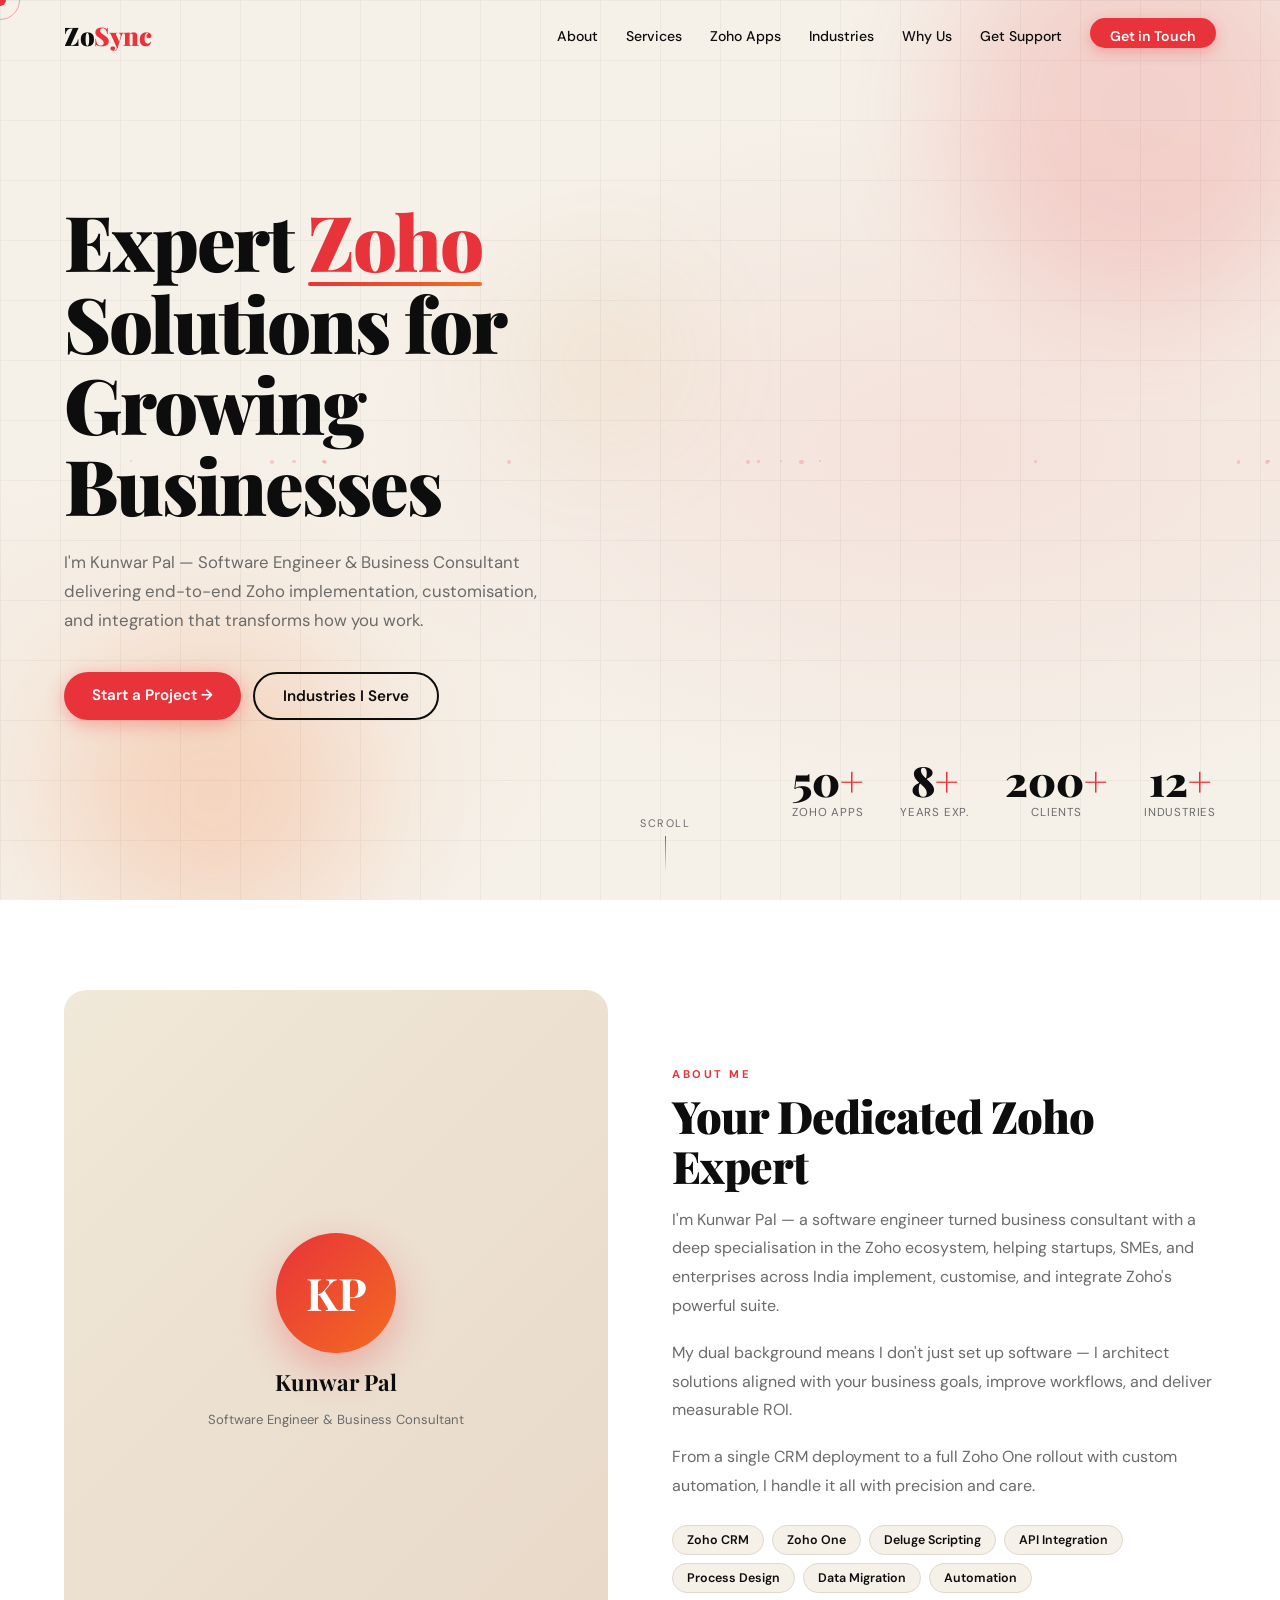
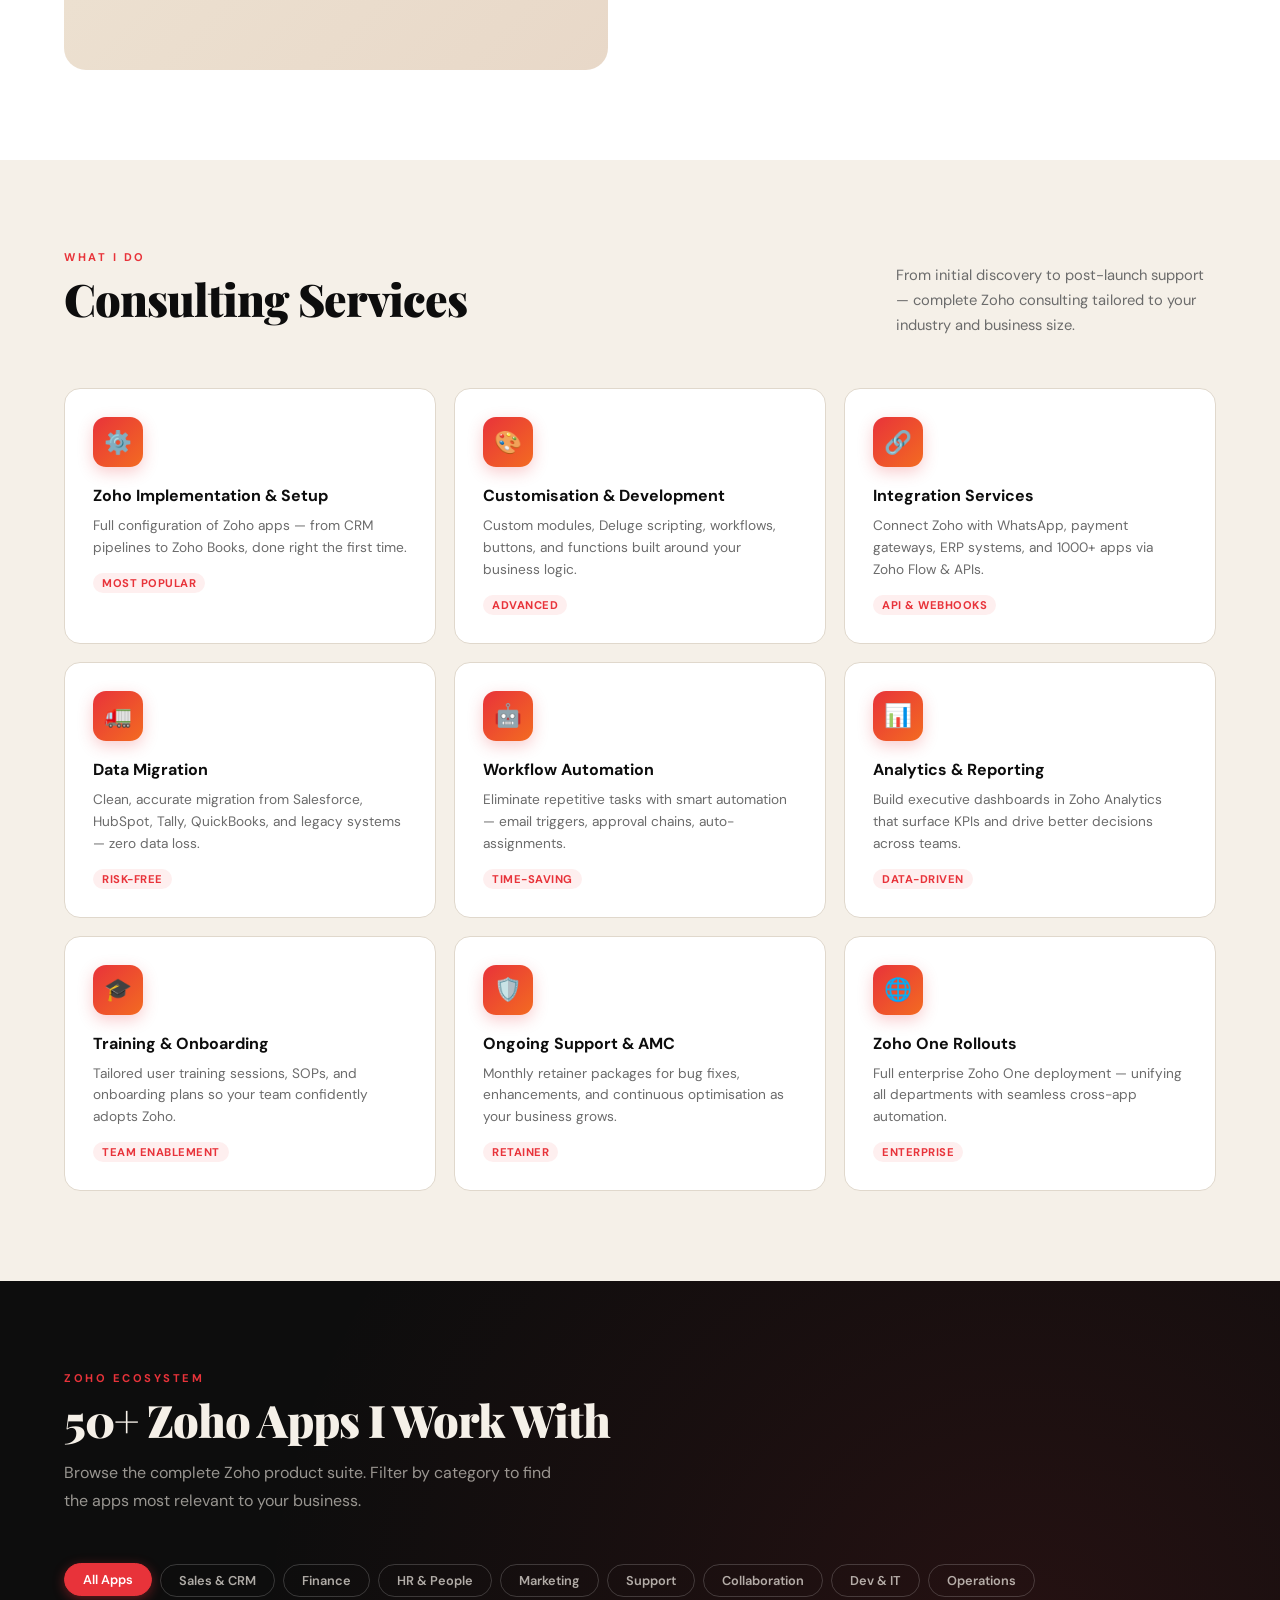
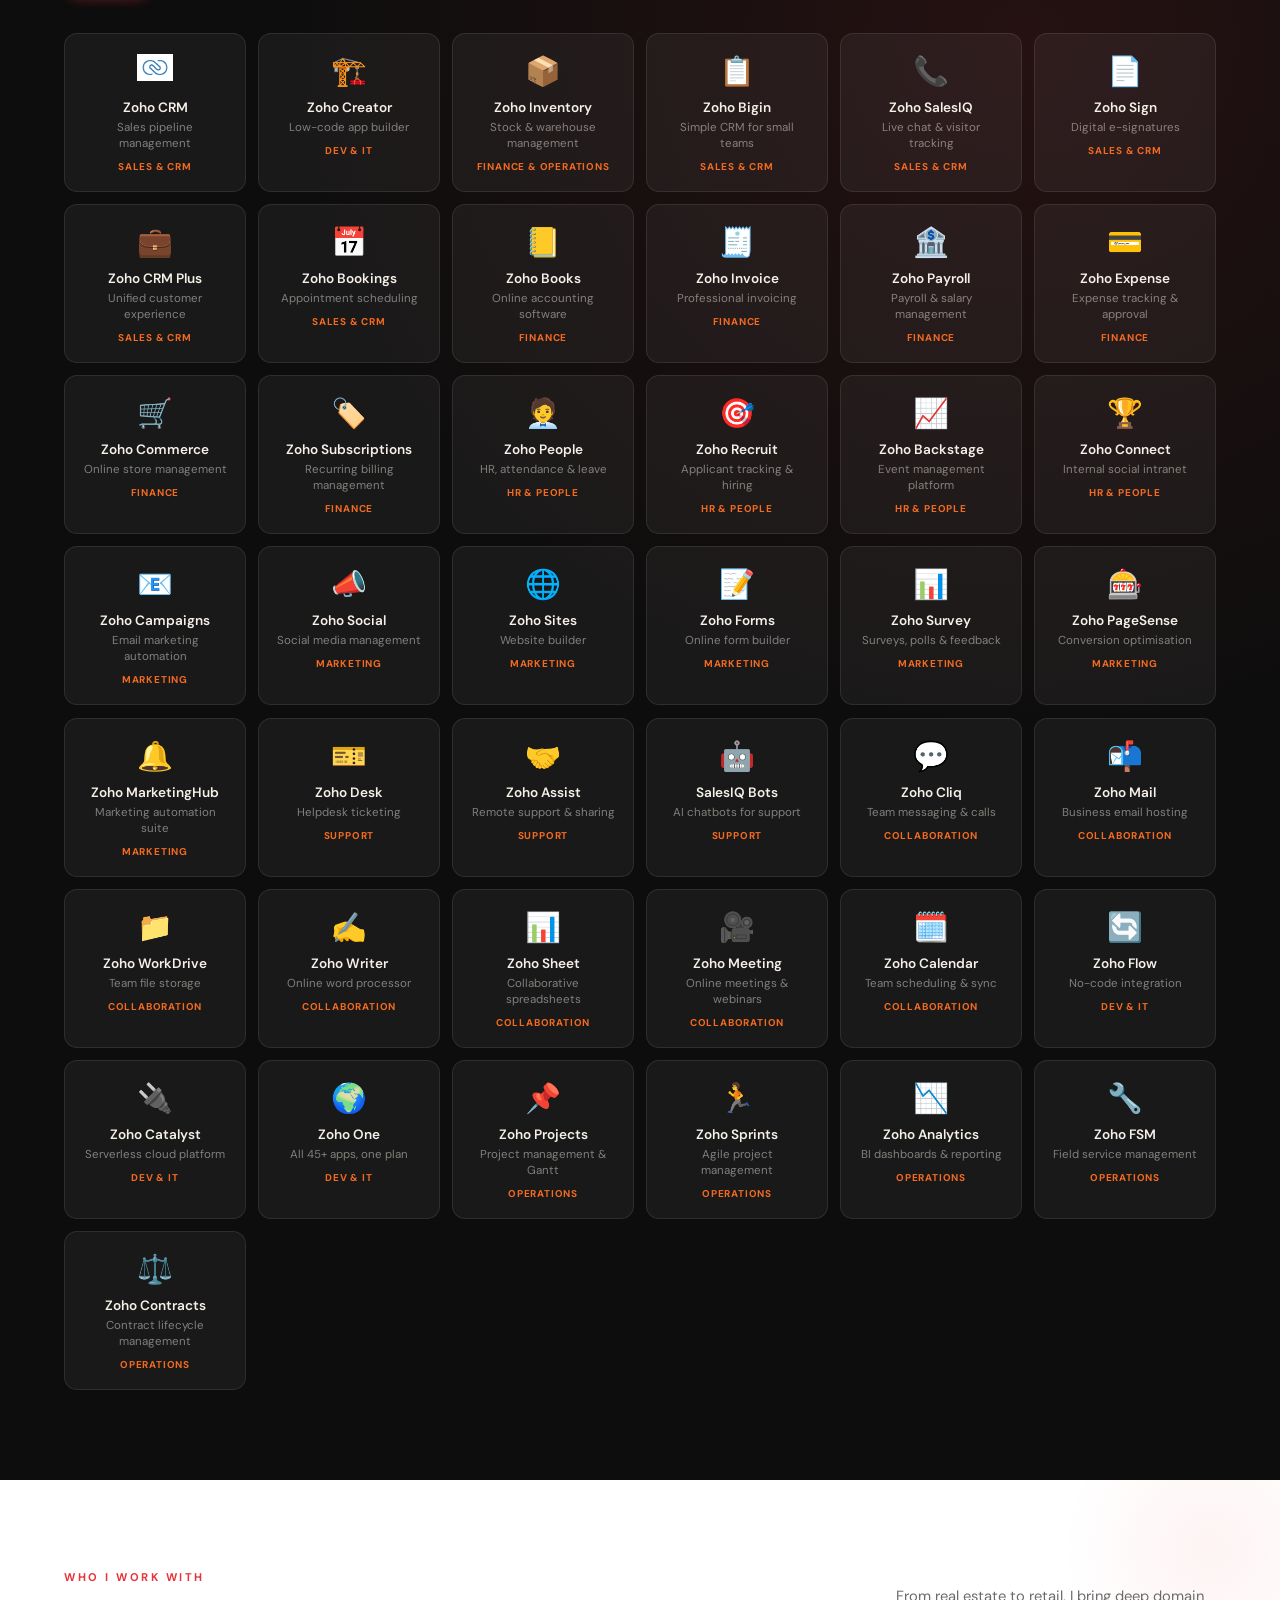
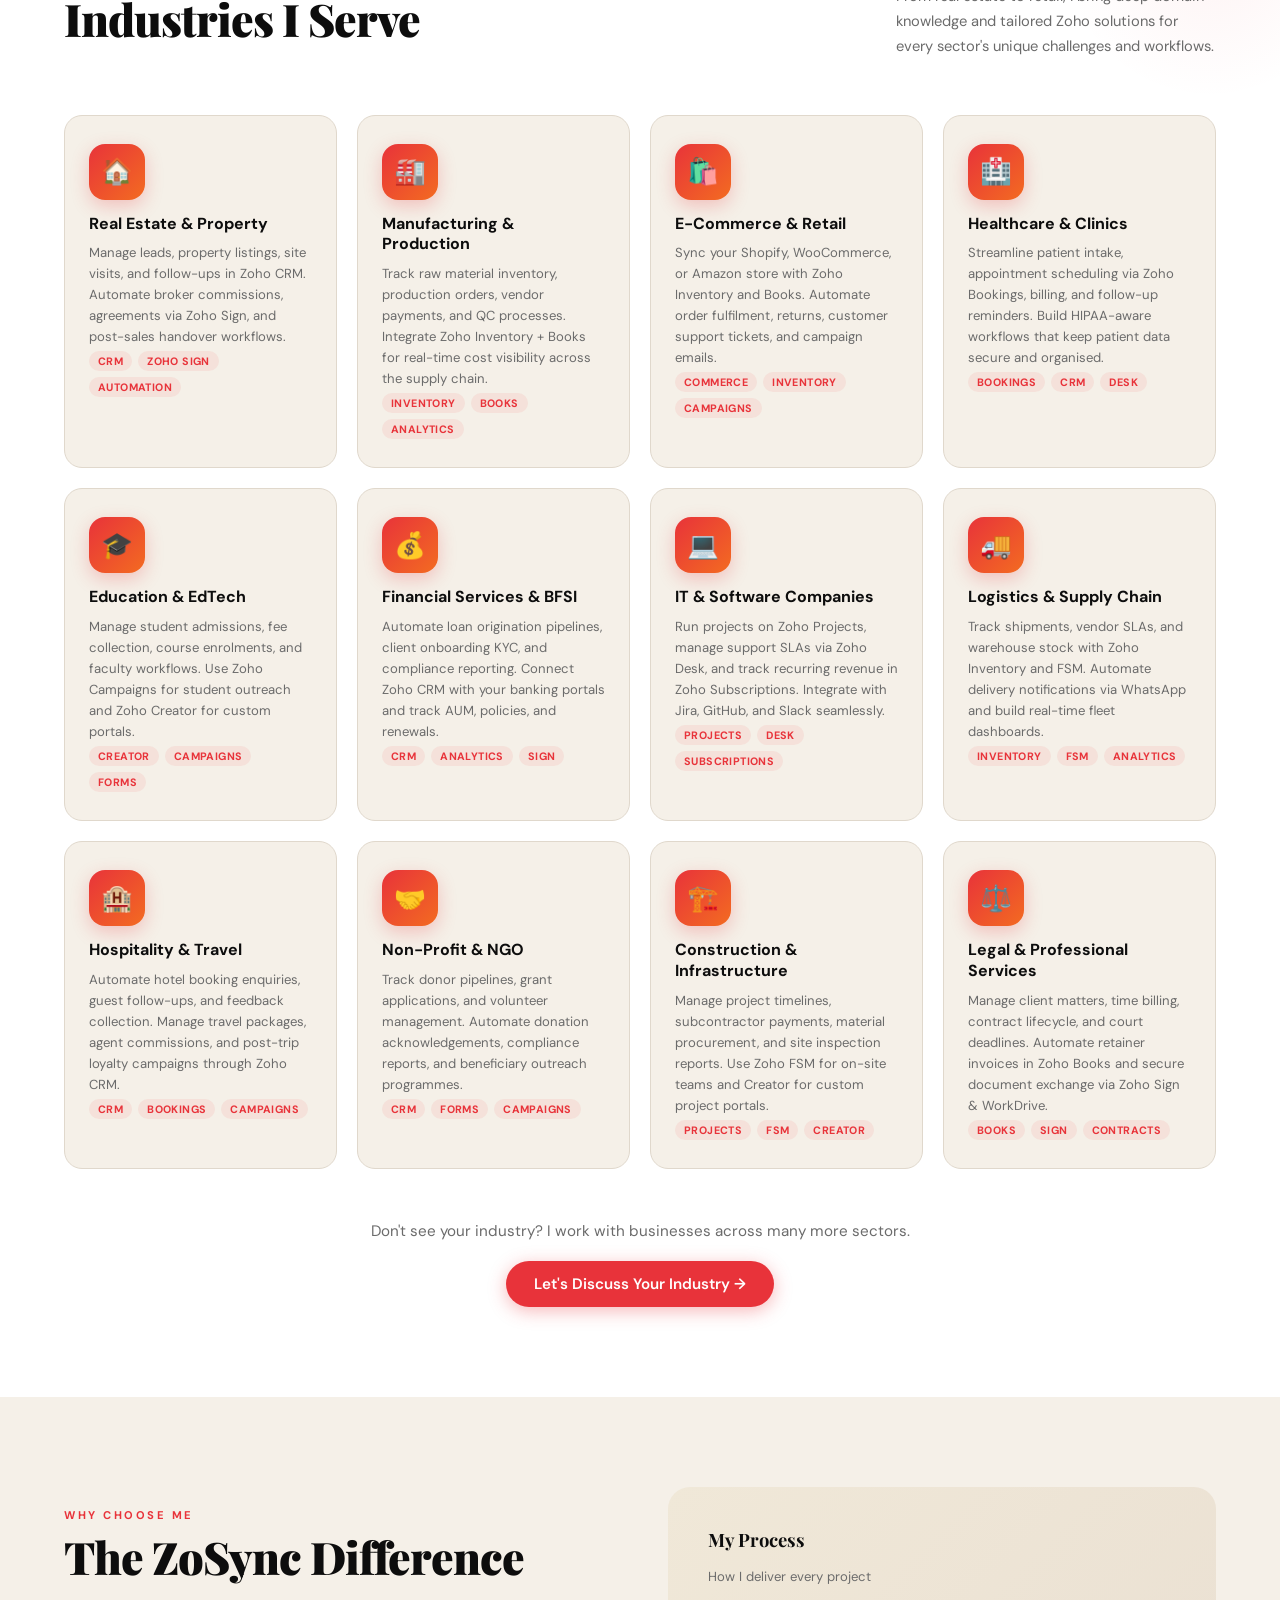
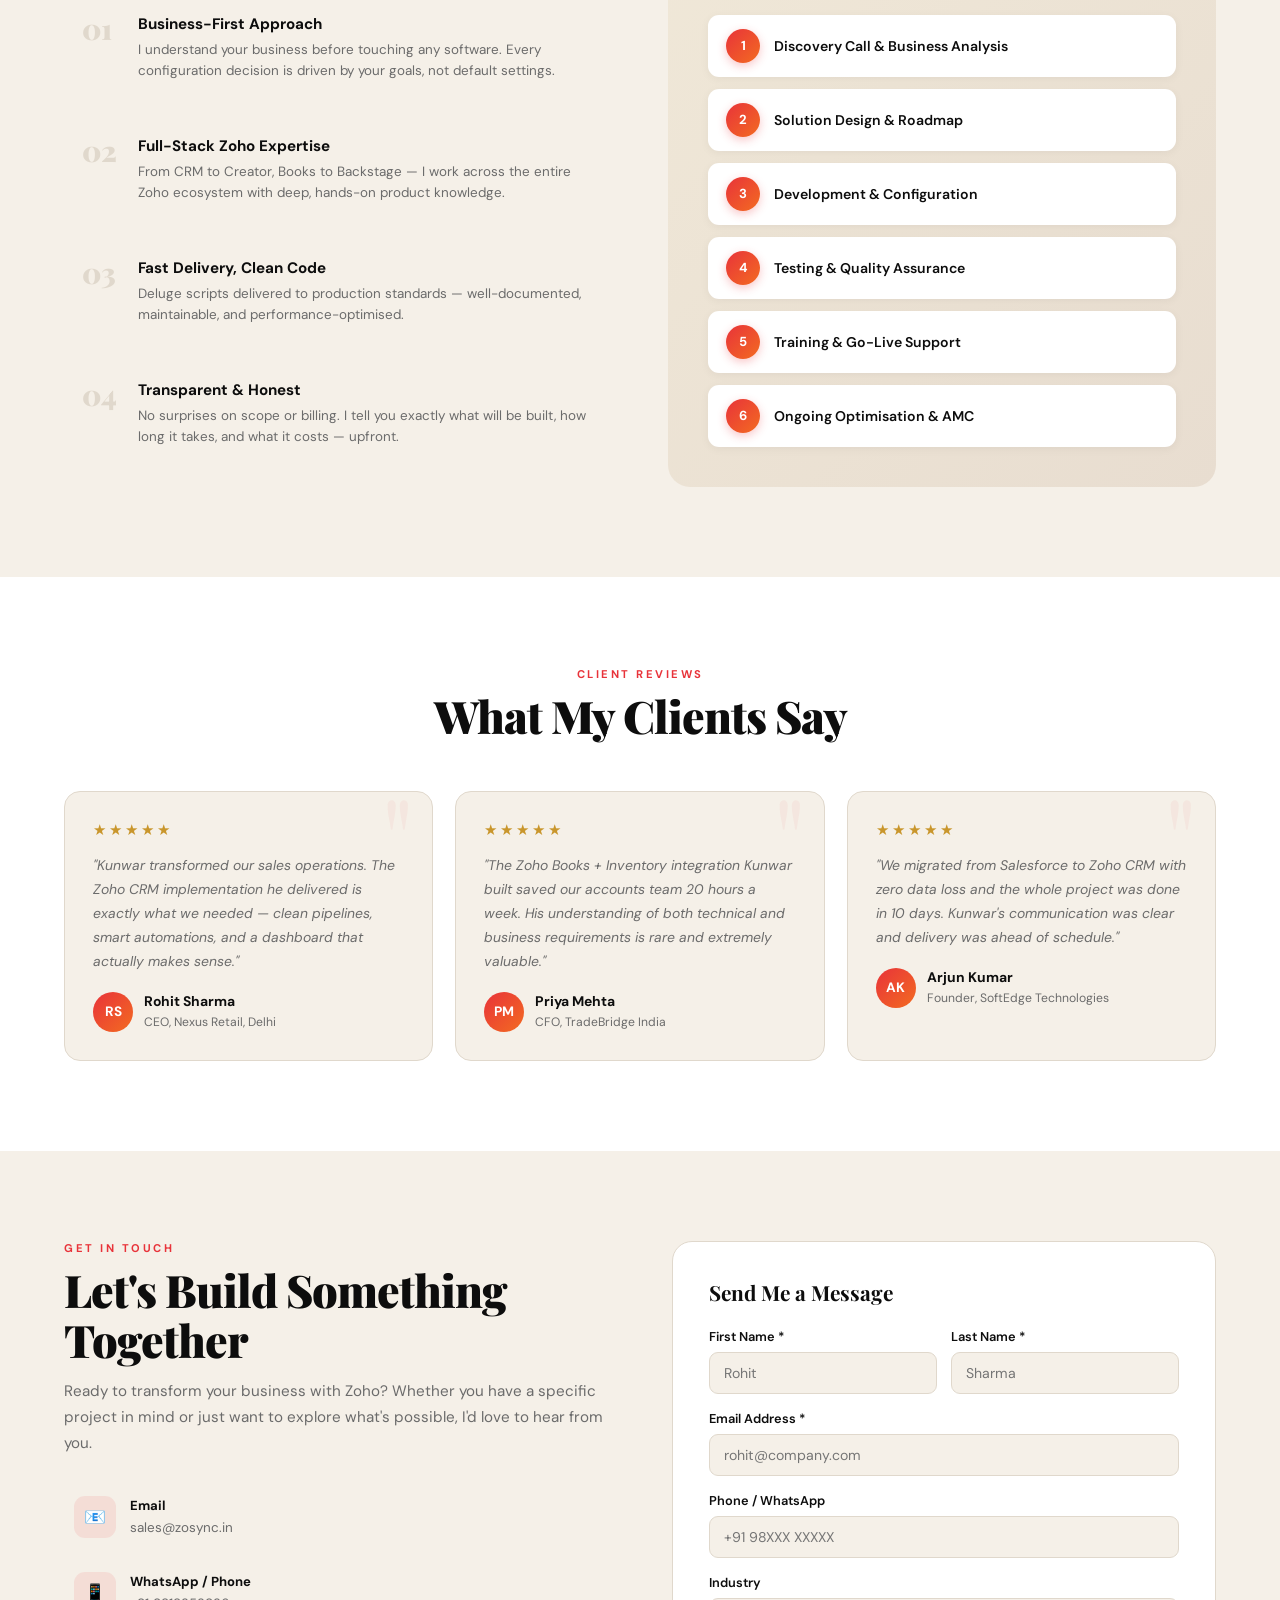
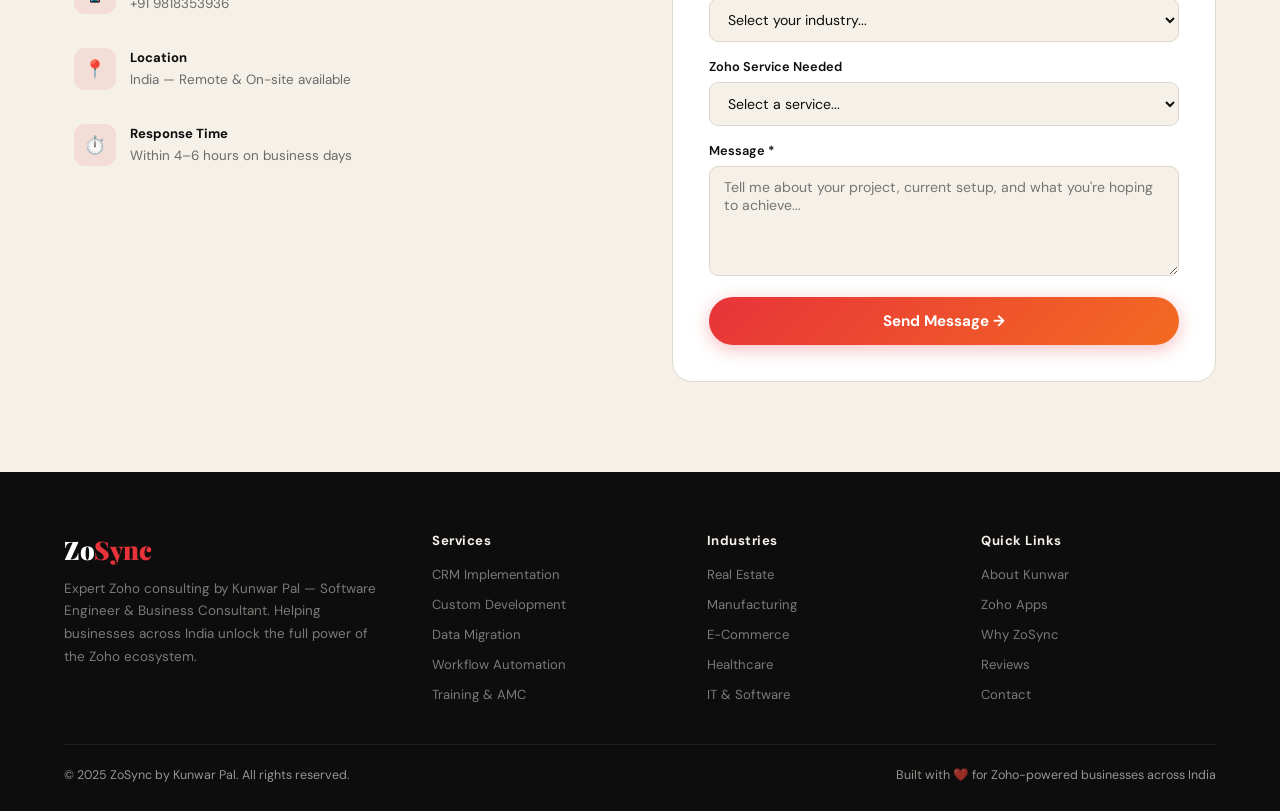
==== commit ef51ff92: "Update the Mail" ====
--- a/index.html
+++ b/index.html
@@ -496,7 +496,7 @@
       <div class="sec-lbl">Get In Touch</div>
       <h2 class="sec-title">Let's Build Something Together</h2>
       <p class="cinfo-p">Ready to transform your business with Zoho? Whether you have a specific project in mind or just want to explore what's possible, I'd love to hear from you.</p>
-      <div class="cdet"><div class="cdet-icon">📧</div><div class="cdet-txt"><strong>Email</strong><span>atul621311@gmail.com</span></div></div>
+      <div class="cdet"><div class="cdet-icon">📧</div><div class="cdet-txt"><strong>Email</strong><span>sales@zosync.in</span></div></div>
       <div class="cdet"><div class="cdet-icon">📱</div><div class="cdet-txt"><strong>WhatsApp / Phone</strong><span>+91 9818353936</span></div></div>
       <div class="cdet"><div class="cdet-icon">📍</div><div class="cdet-txt"><strong>Location</strong><span>India — Remote & On-site available</span></div></div>
       <div class="cdet"><div class="cdet-icon">⏱️</div><div class="cdet-txt"><strong>Response Time</strong><span>Within 4–6 hours on business days</span></div></div>
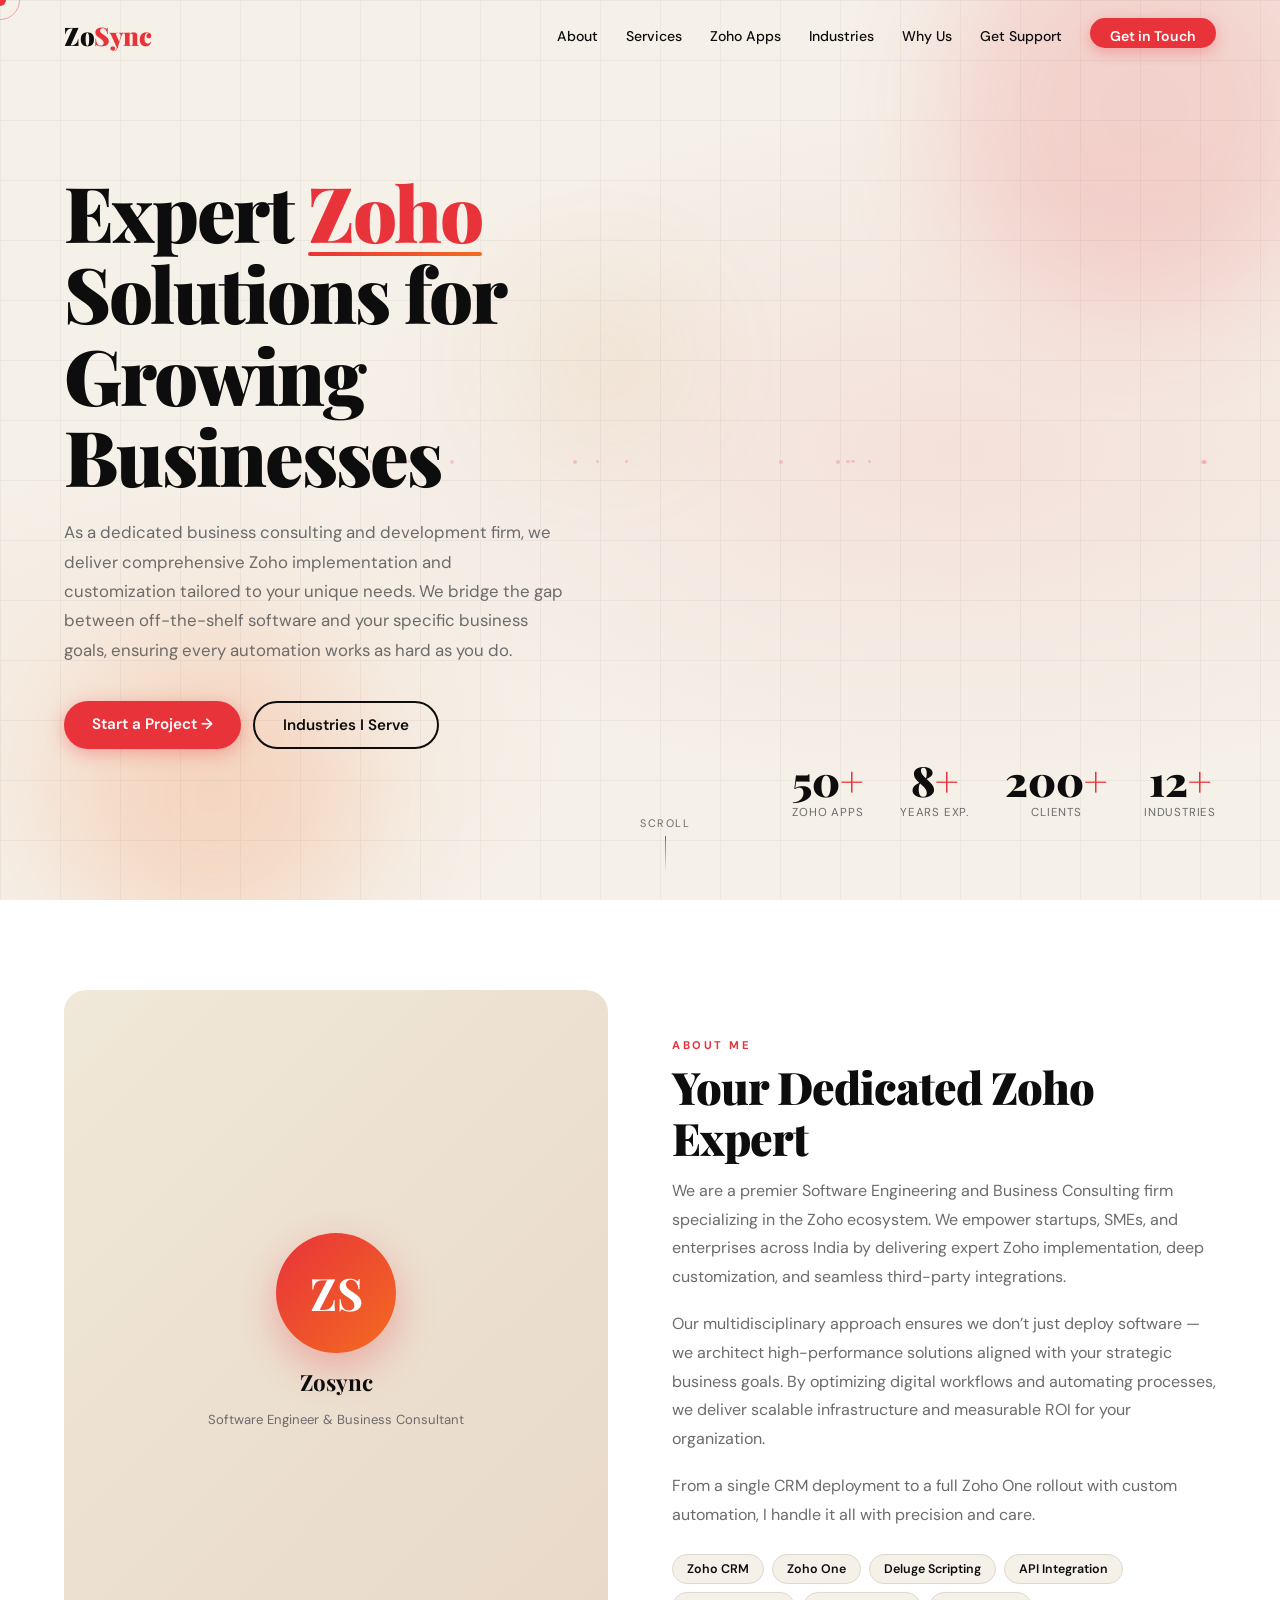
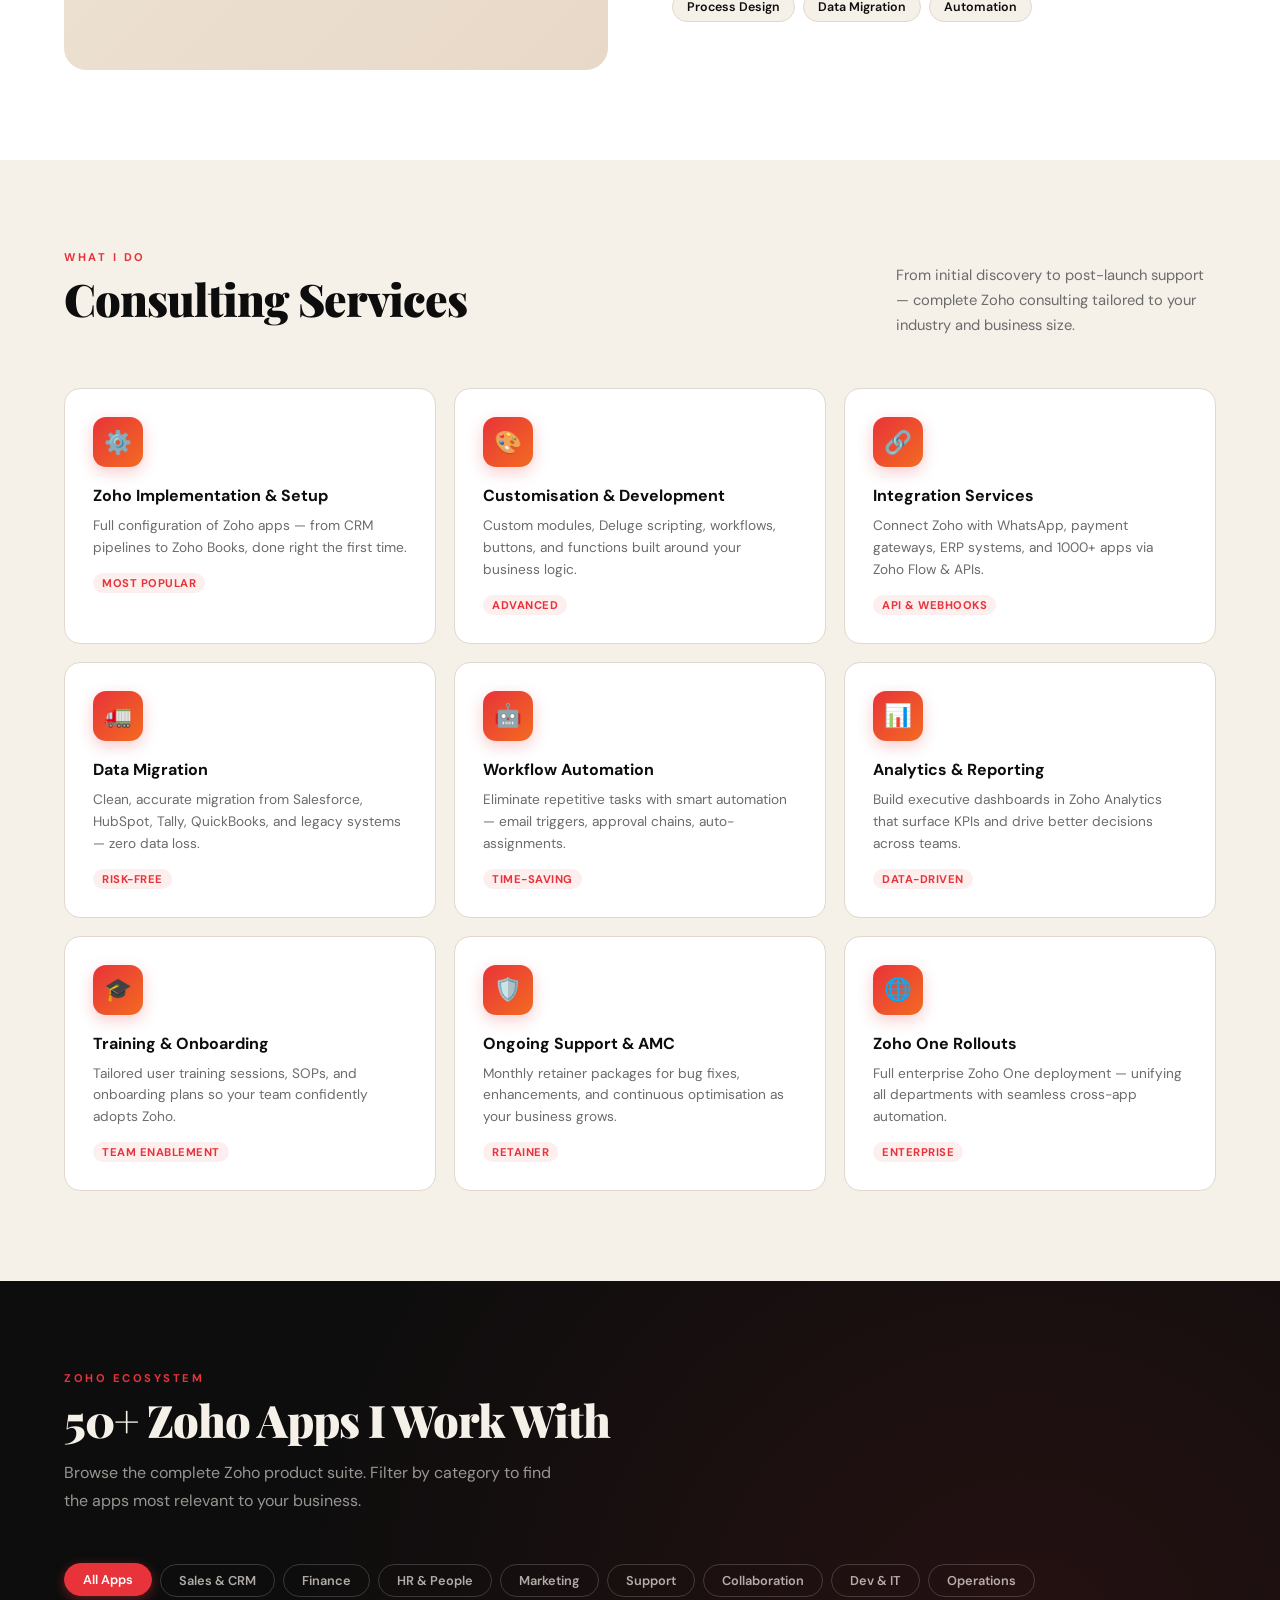
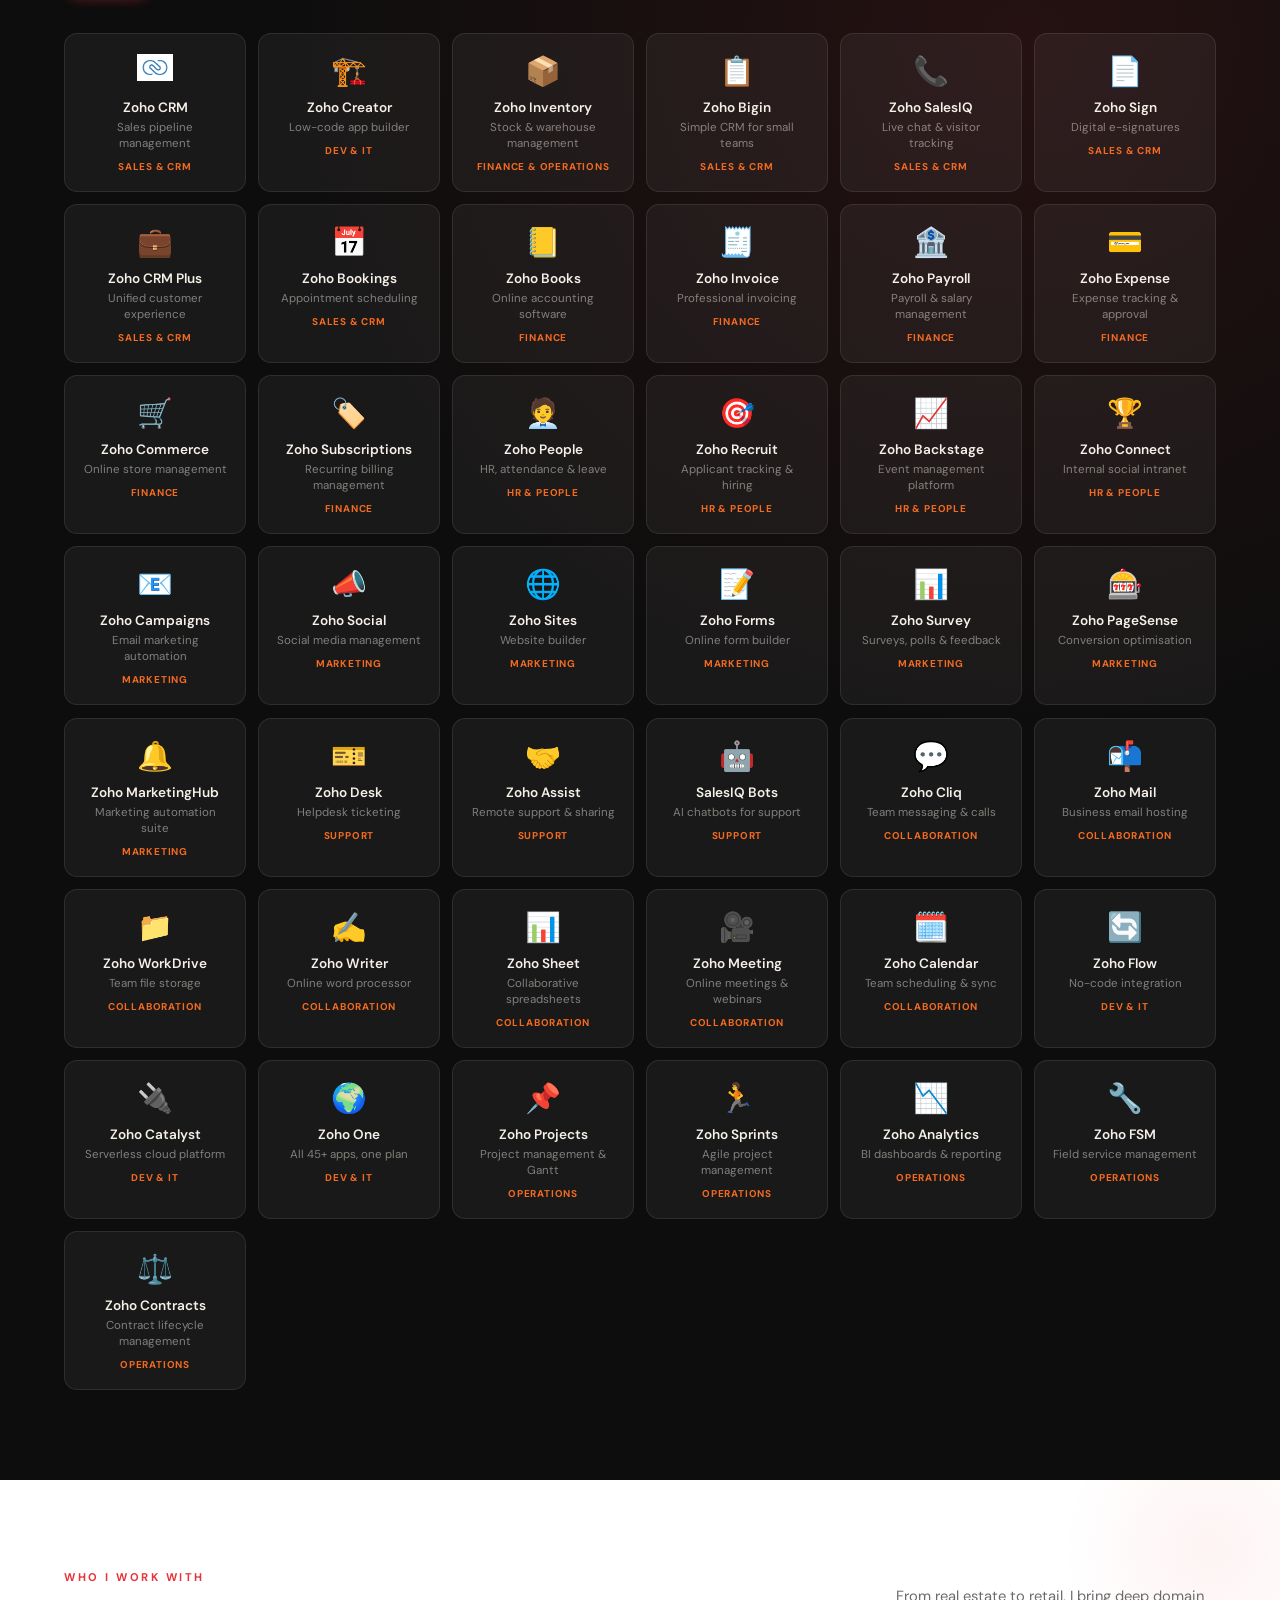
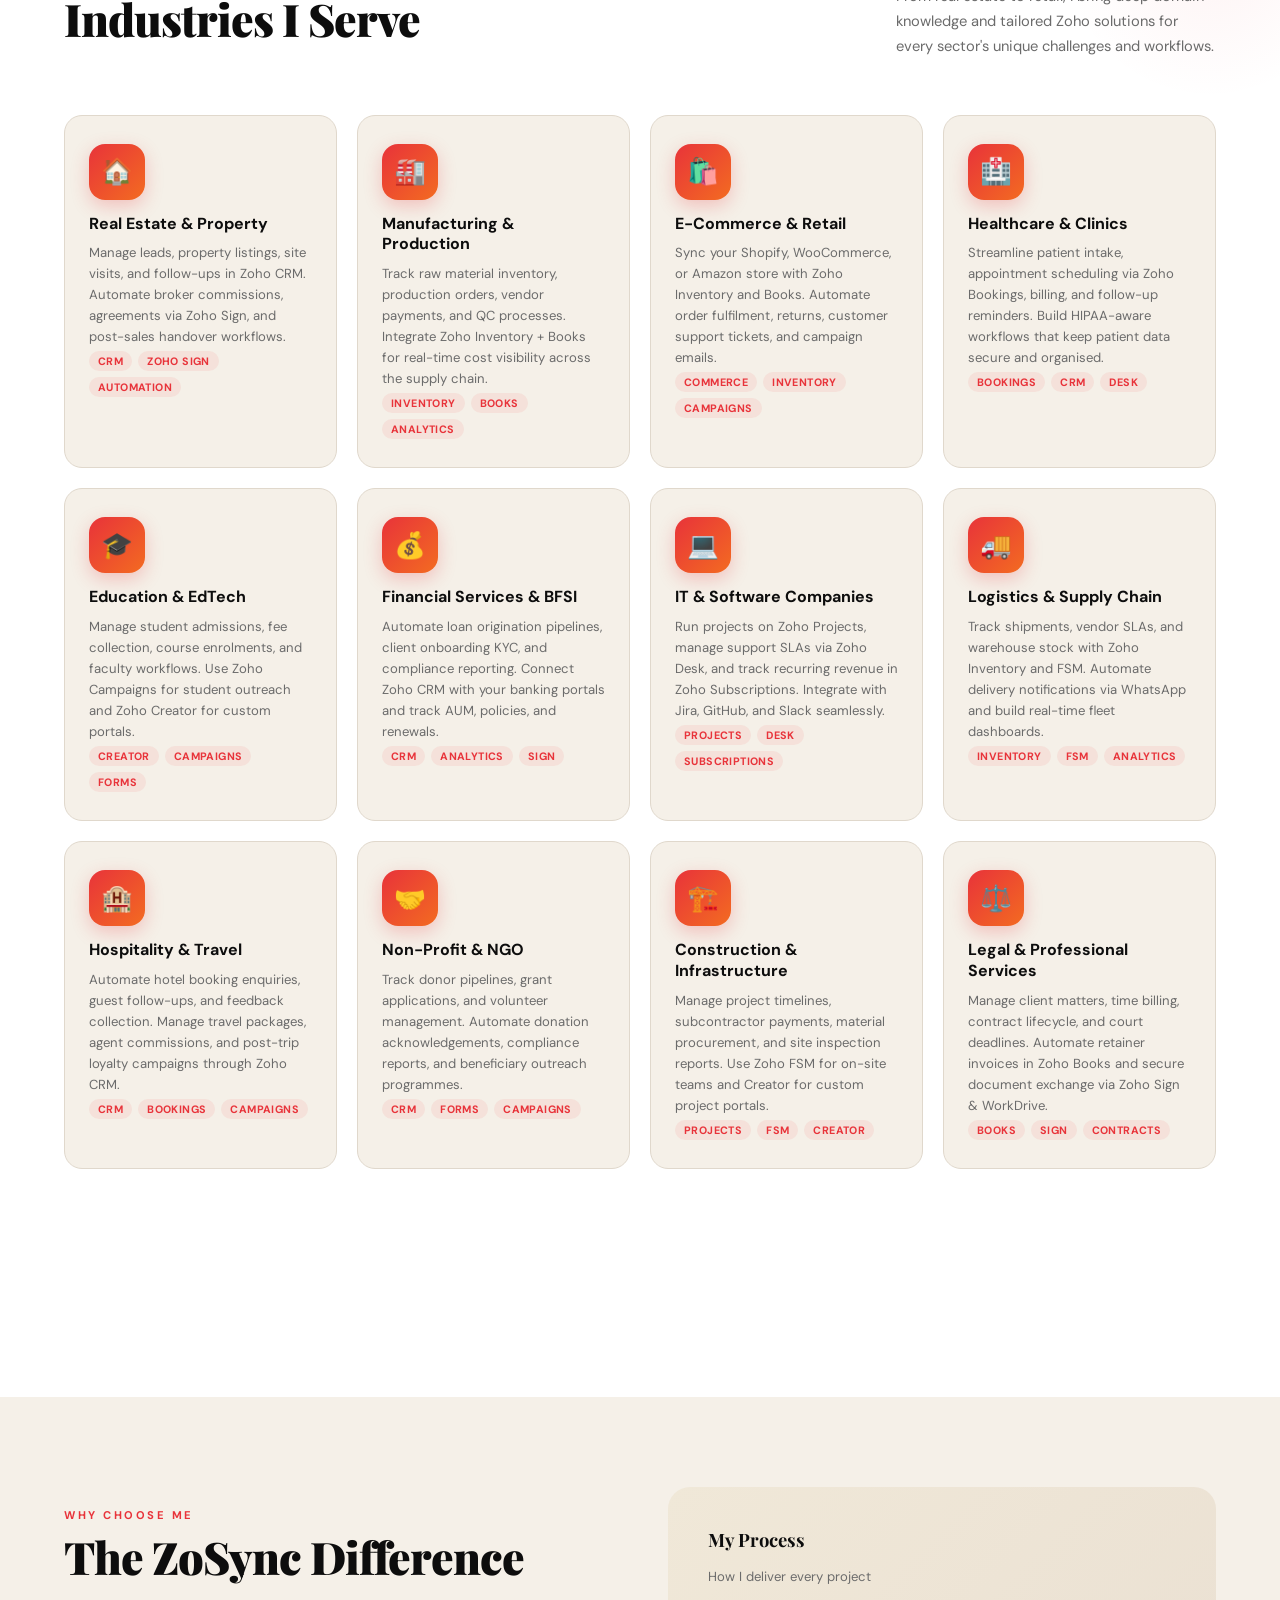
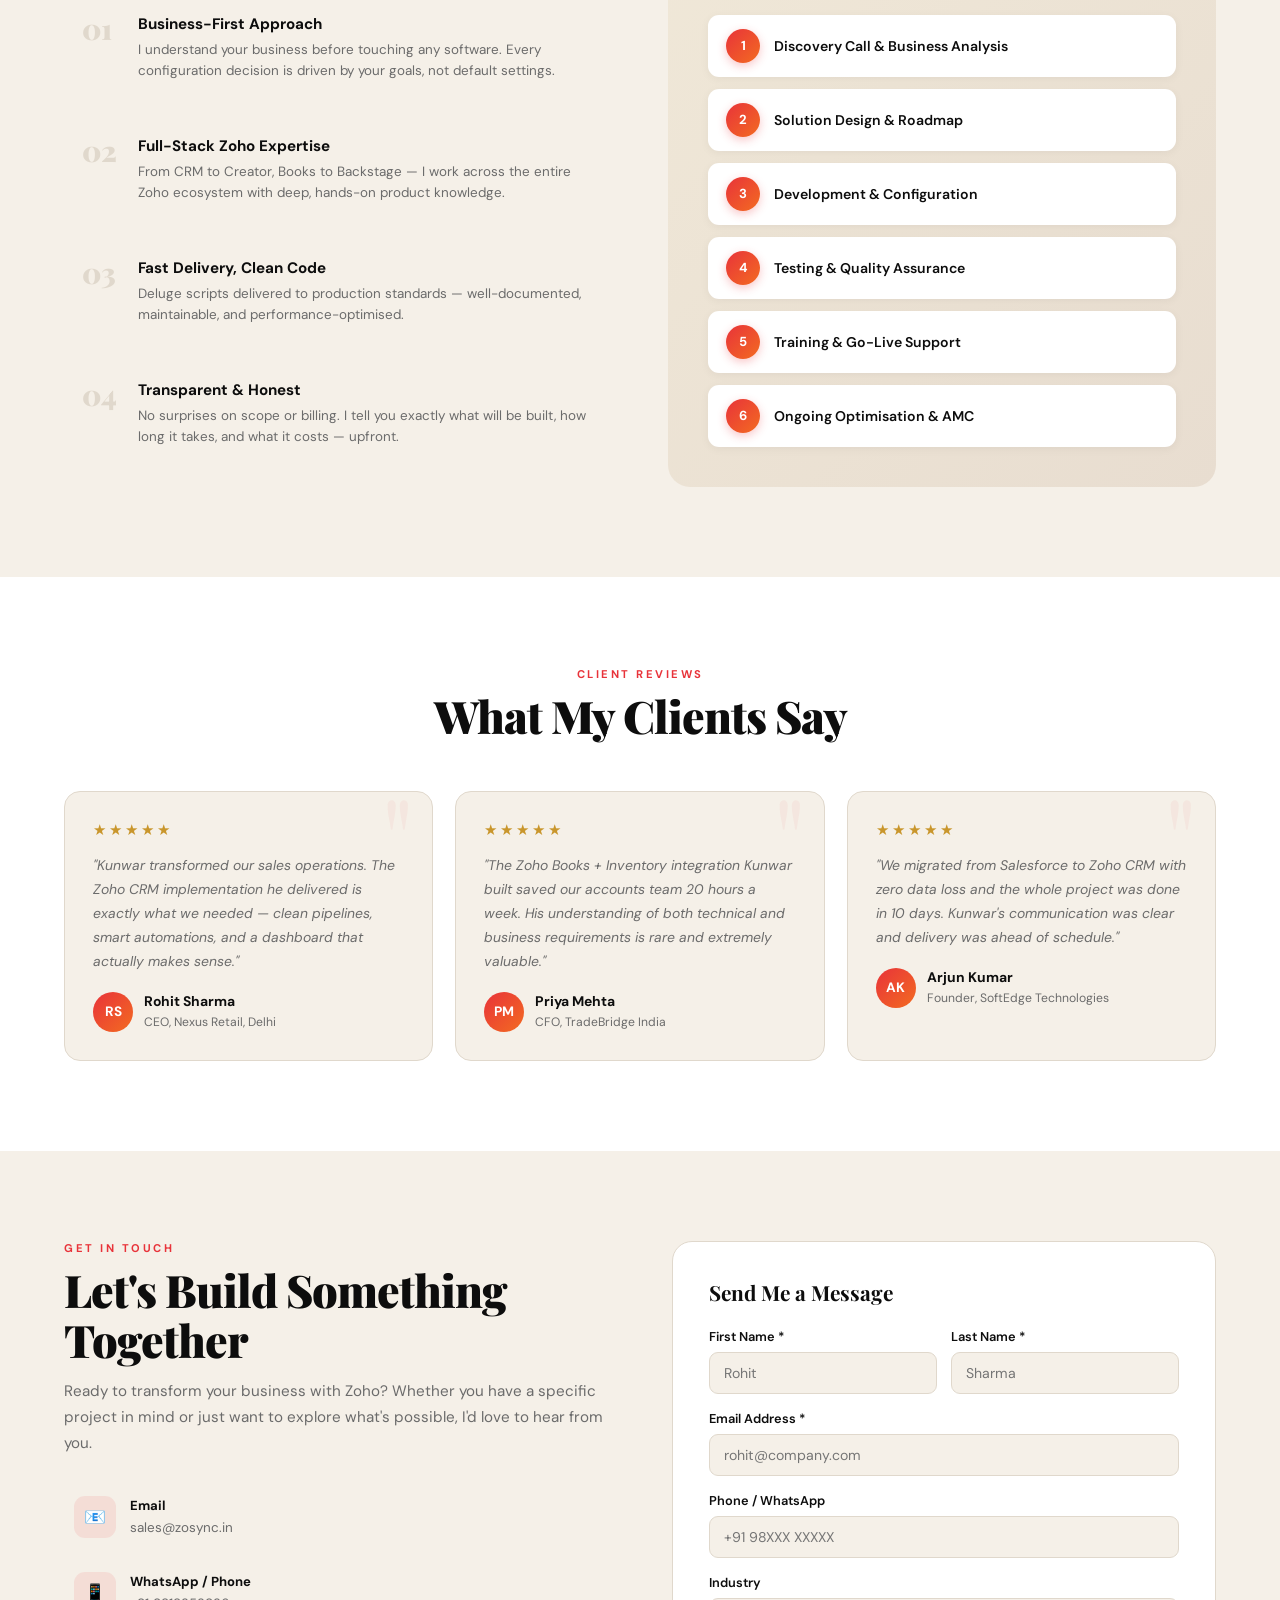
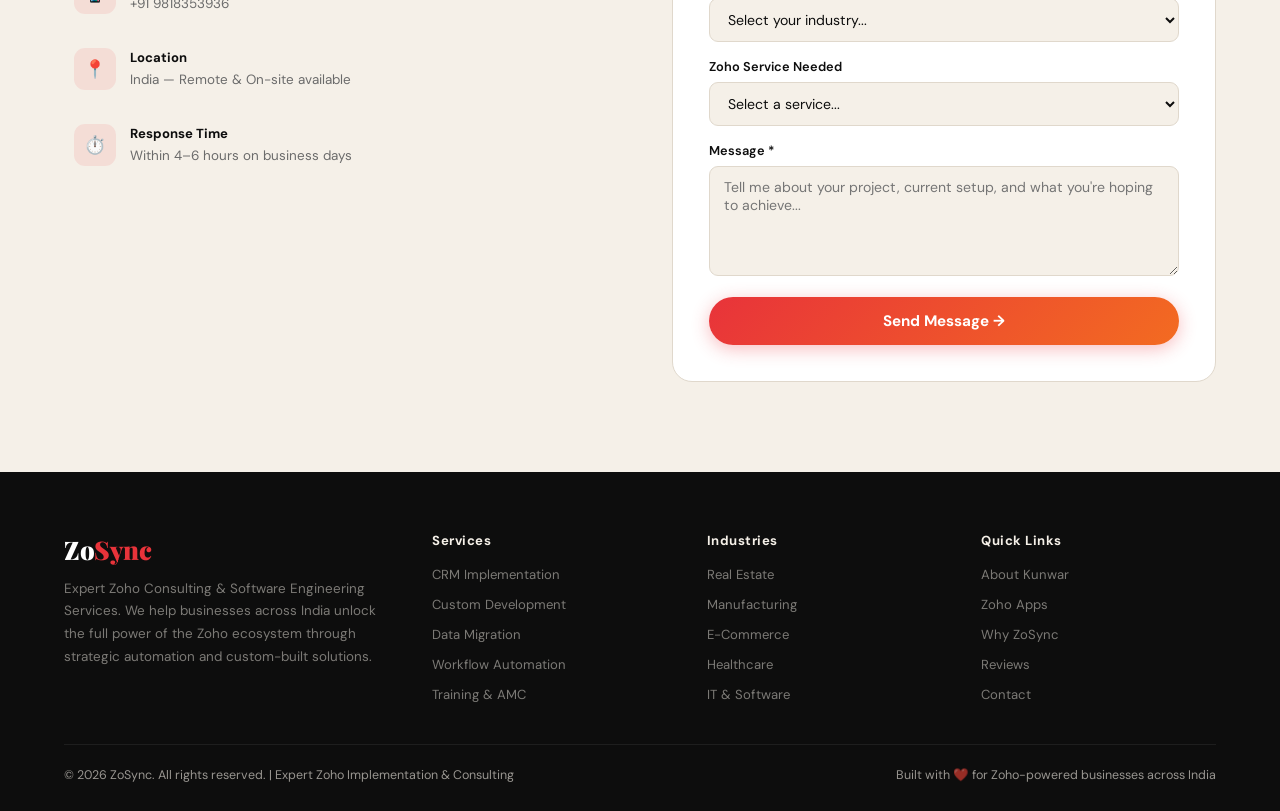
==== commit 1f904b88: "Update the Brand Name" ====
--- a/index.html
+++ b/index.html
@@ -63,7 +63,7 @@
   <div class="hero-content">
     <!-- <div class="hero-badge"><span class="dot"></span>Certified Zoho Developer · India</div> -->
     <h1>Expert <em>Zoho</em><br>Solutions for<br>Growing Businesses</h1>
-    <p class="hero-sub">I'm Kunwar Pal — Software Engineer & Business Consultant delivering end-to-end Zoho implementation, customisation, and integration that transforms how you work.</p>
+    <p class="hero-sub">As a dedicated business consulting and development firm, we deliver comprehensive Zoho implementation and customization tailored to your unique needs. We bridge the gap between off-the-shelf software and your specific business goals, ensuring every automation works as hard as you do.</p>
     <div class="hero-btns">
       <a href="#contact" class="btn-p">Start a Project →</a>
       <a href="#industries" class="btn-s">Industries I Serve</a>
@@ -86,8 +86,8 @@
     <div class="reveal fl">
       <div class="about-img">
         <div class="av-wrap">
-          <div class="av-icon">KP</div>
-          <div class="av-name">Kunwar Pal</div>
+          <div class="av-icon">ZS</div>
+          <div class="av-name">Zosync</div>
           <div class="av-title">Software Engineer & Business Consultant</div>
         </div>
         <!-- <div class="about-corner"><span>✅</span>Zoho Certified Developer</div> -->
@@ -97,8 +97,9 @@
       <div class="sec-lbl">About Me</div>
       <h2 class="sec-title">Your Dedicated Zoho Expert</h2>
       <div class="about-text">
-        <p>I'm Kunwar Pal — a software engineer turned business consultant with a deep specialisation in the Zoho ecosystem, helping startups, SMEs, and enterprises across India implement, customise, and integrate Zoho's powerful suite.</p>
-        <p>My dual background means I don't just set up software — I architect solutions aligned with your business goals, improve workflows, and deliver measurable ROI.</p>
+       <p>We are a premier Software Engineering and Business Consulting firm specializing in the Zoho ecosystem. We empower startups, SMEs, and enterprises across India by delivering expert Zoho implementation, deep customization, and seamless third-party integrations.</p>
+
+<p>Our multidisciplinary approach ensures we don’t just deploy software — we architect high-performance solutions aligned with your strategic business goals. By optimizing digital workflows and automating processes, we deliver scalable infrastructure and measurable ROI for your organization.</p>
         <p>From a single CRM deployment to a full Zoho One rollout with custom automation, I handle it all with precision and care.</p>
       </div>
       <div class="chips stag">
@@ -556,7 +557,7 @@
   <div class="ftop">
     <div class="fbrand">
       <a href="#" class="logo"><span style="color: var(--white);">Zo</span><span style="color:var(--red)">Sync</span></a>
-      <p>Expert Zoho consulting by Kunwar Pal — Software Engineer & Business Consultant. Helping businesses across India unlock the full power of the Zoho ecosystem.</p>
+      <p>Expert Zoho Consulting & Software Engineering Services. We help businesses across India unlock the full power of the Zoho ecosystem through strategic automation and custom-built solutions.</p>
     </div>
     <div class="fcol">
       <h5>Services</h5>
@@ -590,7 +591,7 @@
     </div>
   </div>
   <div class="fbot">
-    <span>© 2025 ZoSync by Kunwar Pal. All rights reserved.</span>
+   <span>© 2026 ZoSync. All rights reserved. | Expert Zoho Implementation & Consulting</span>
     <span>Built with ❤️ for Zoho-powered businesses across India</span>
   </div>
 </footer>
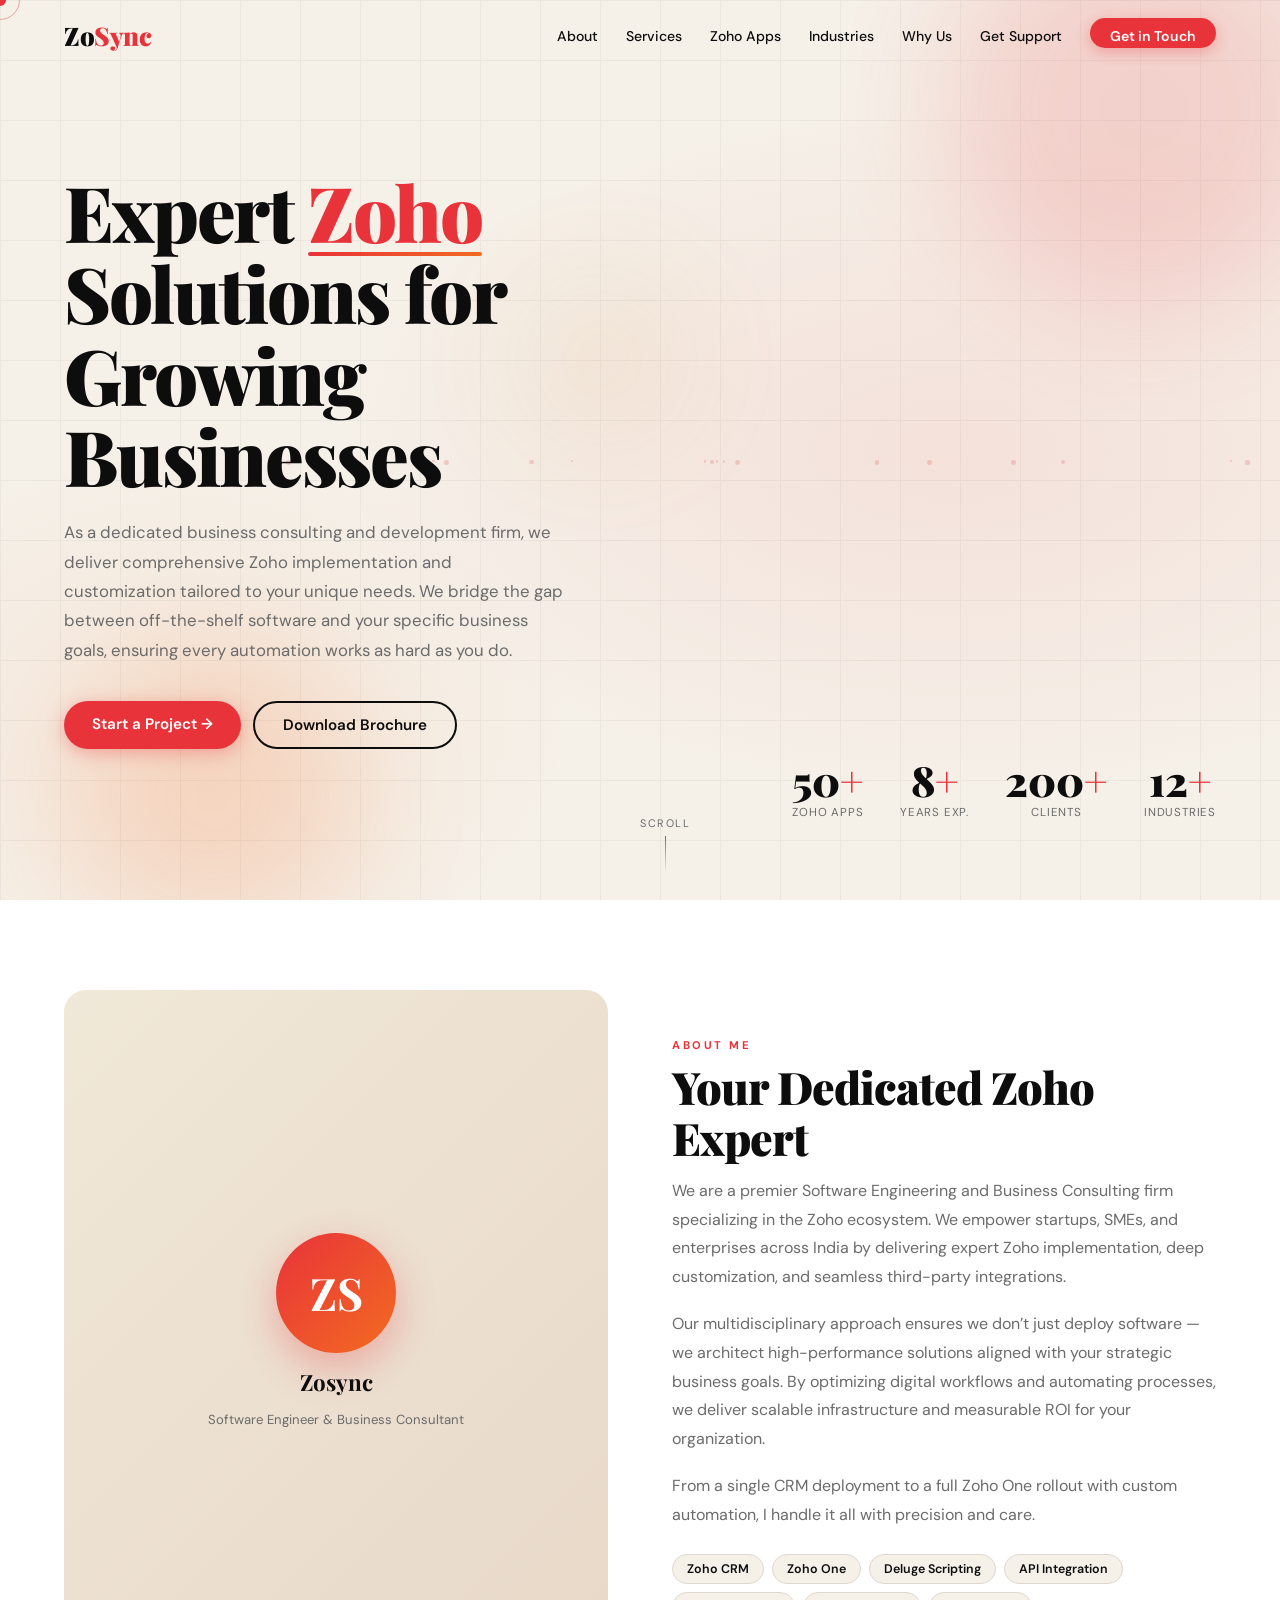
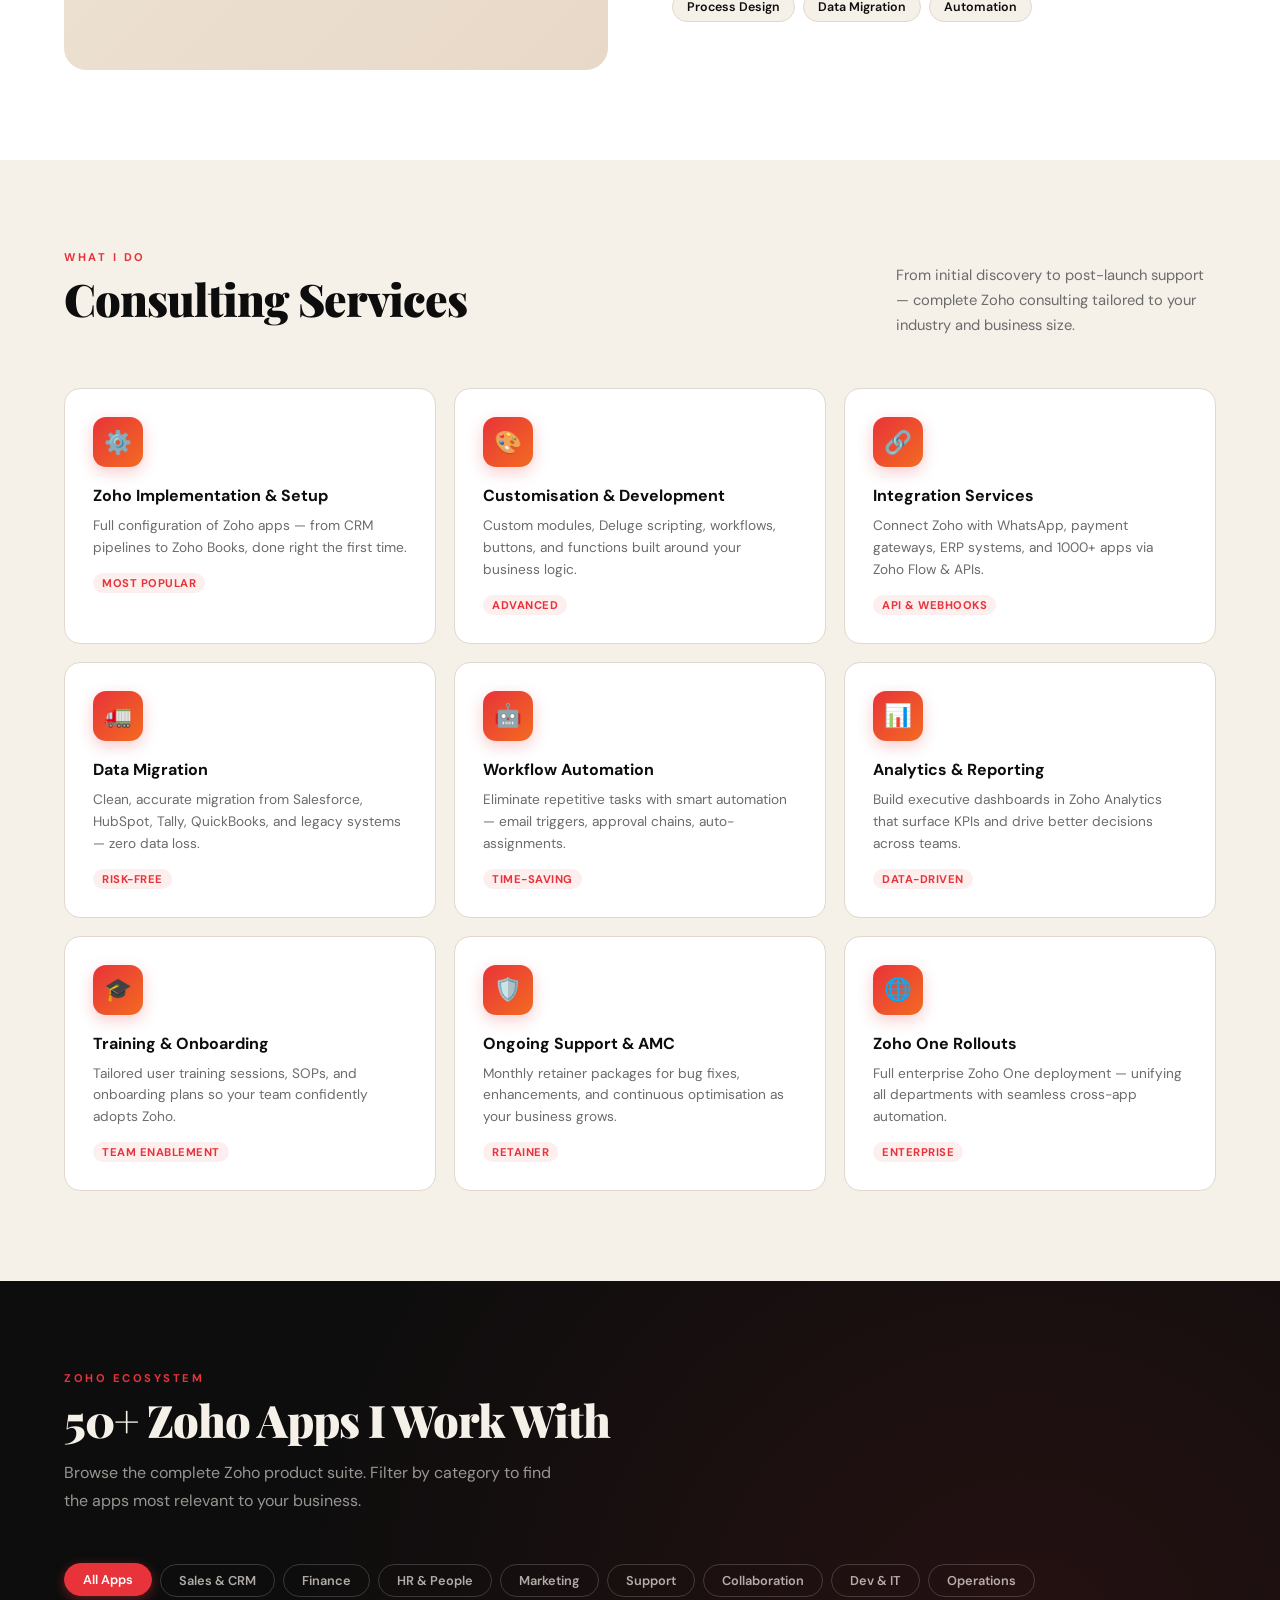
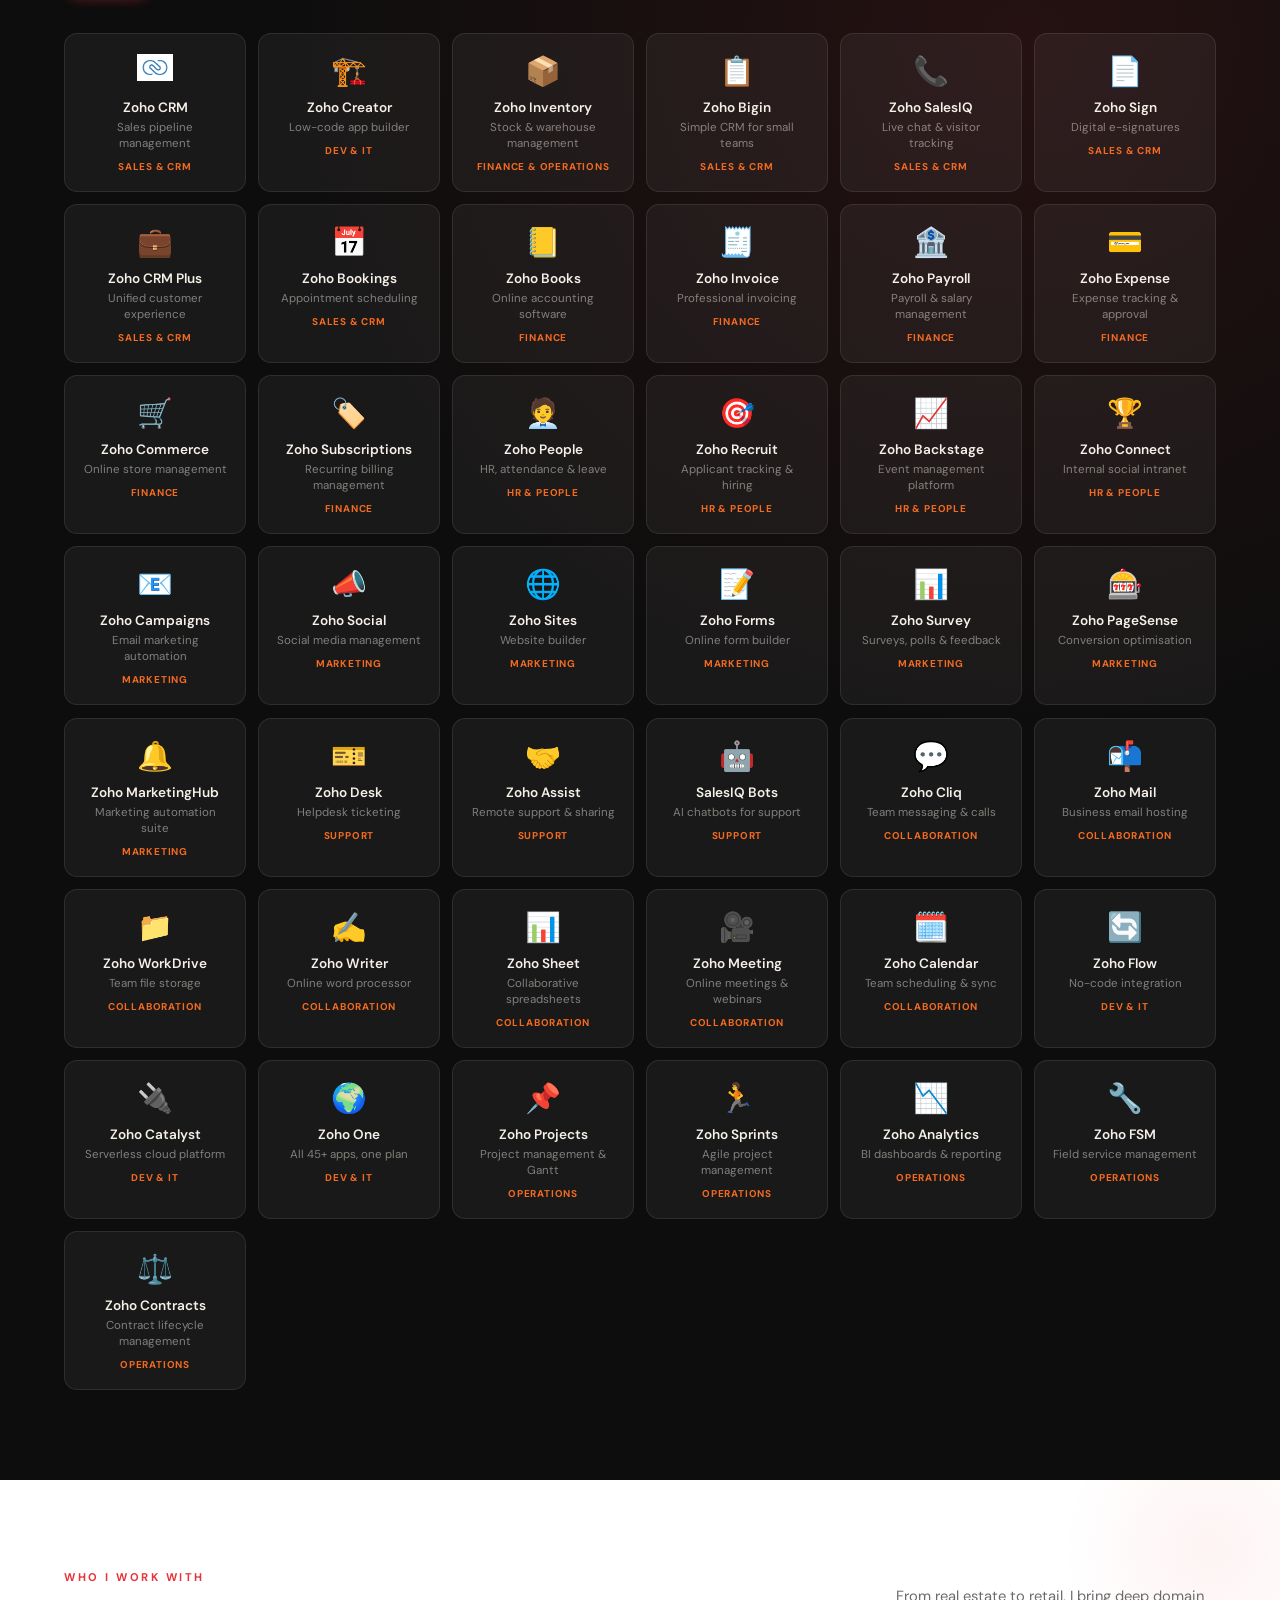
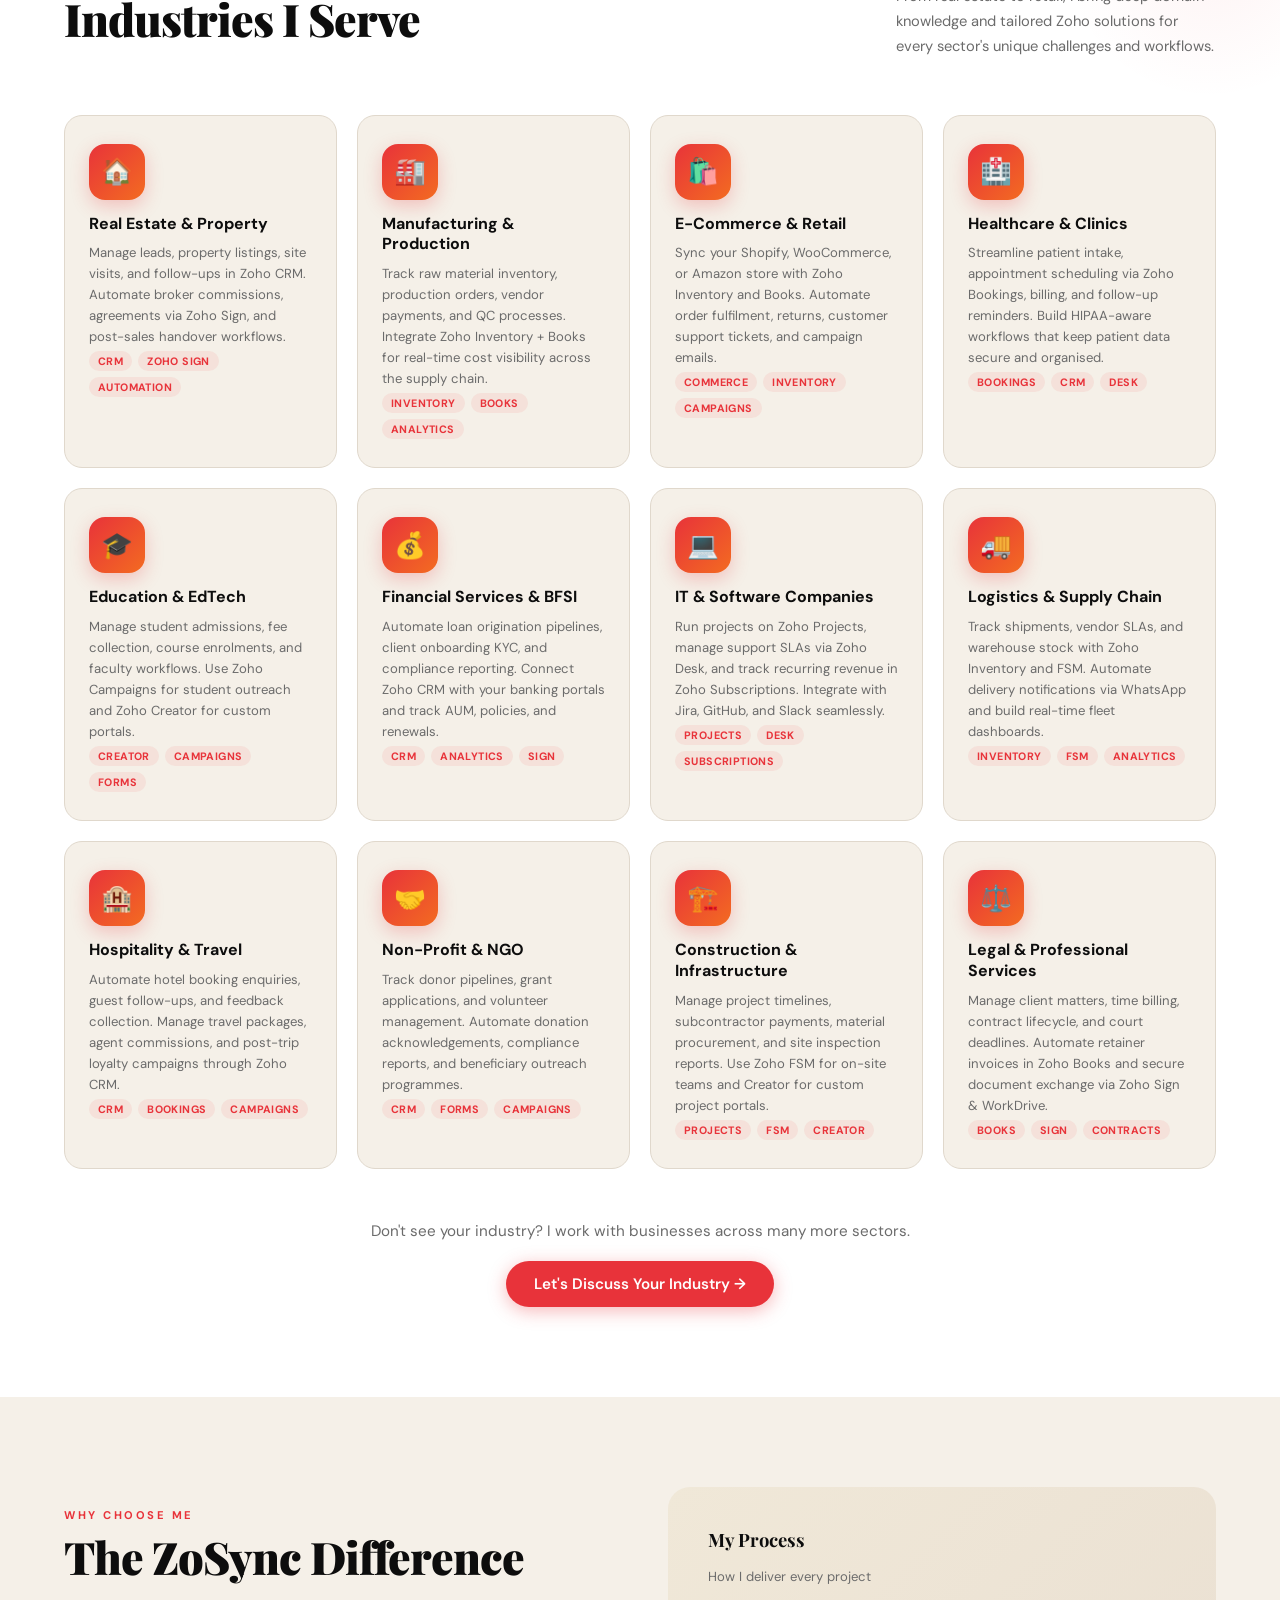
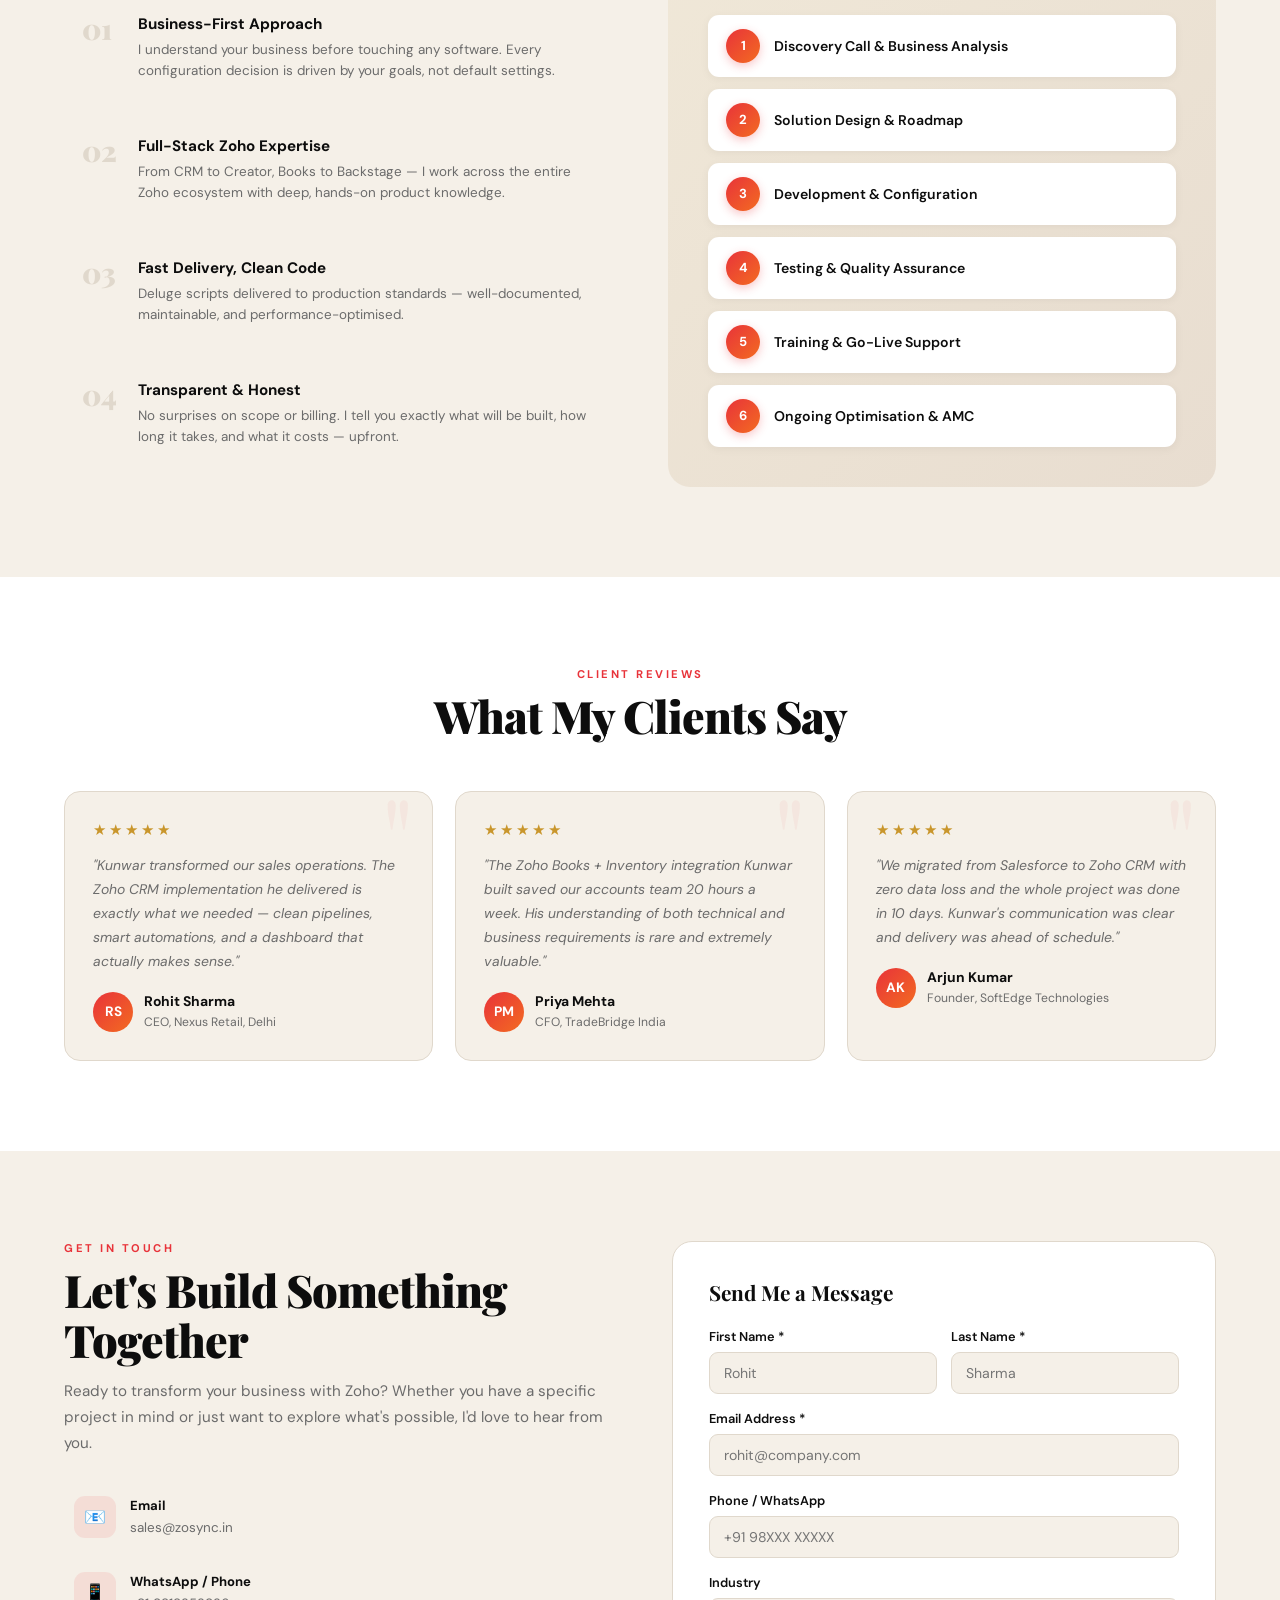
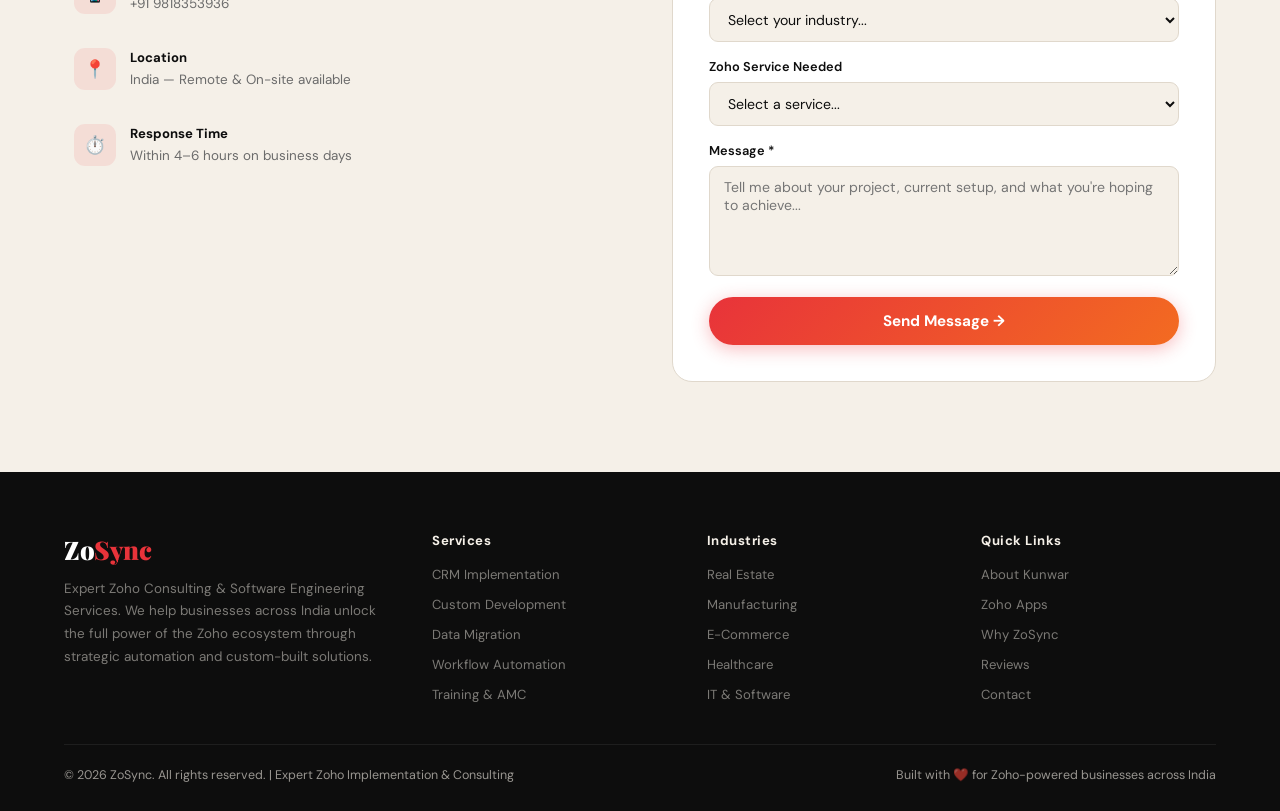
==== commit 4e5a37d6: "Add brocher" ====
--- a/index.html
+++ b/index.html
@@ -66,7 +66,7 @@
     <p class="hero-sub">As a dedicated business consulting and development firm, we deliver comprehensive Zoho implementation and customization tailored to your unique needs. We bridge the gap between off-the-shelf software and your specific business goals, ensuring every automation works as hard as you do.</p>
     <div class="hero-btns">
       <a href="#contact" class="btn-p">Start a Project →</a>
-      <a href="#industries" class="btn-s">Industries I Serve</a>
+      <a href="https://workdrive.zohoexternal.in/external/d58b648deb5efe5ecb1785c573146305808f941d7d4450b89792d98894bd48fb" target="_blank" class="btn-s">Download Brochure</a>
     </div>
   </div>
 
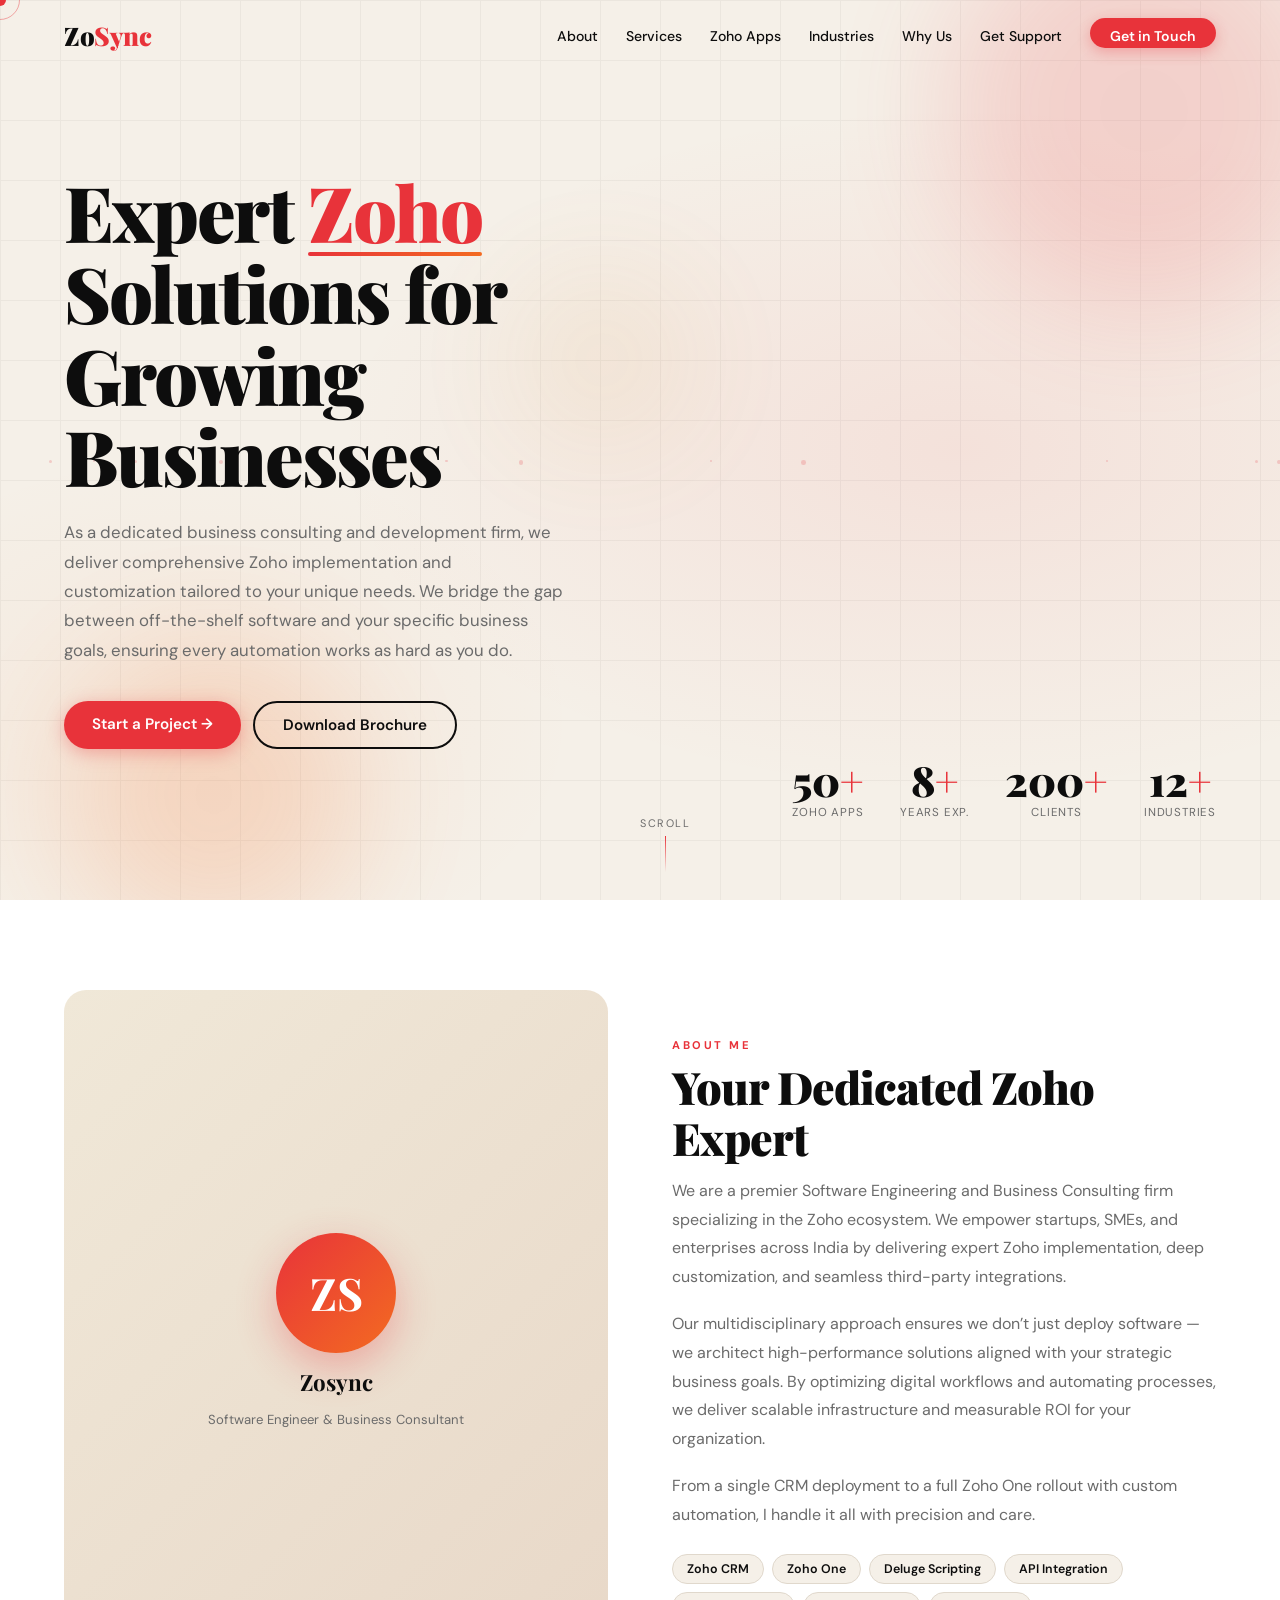
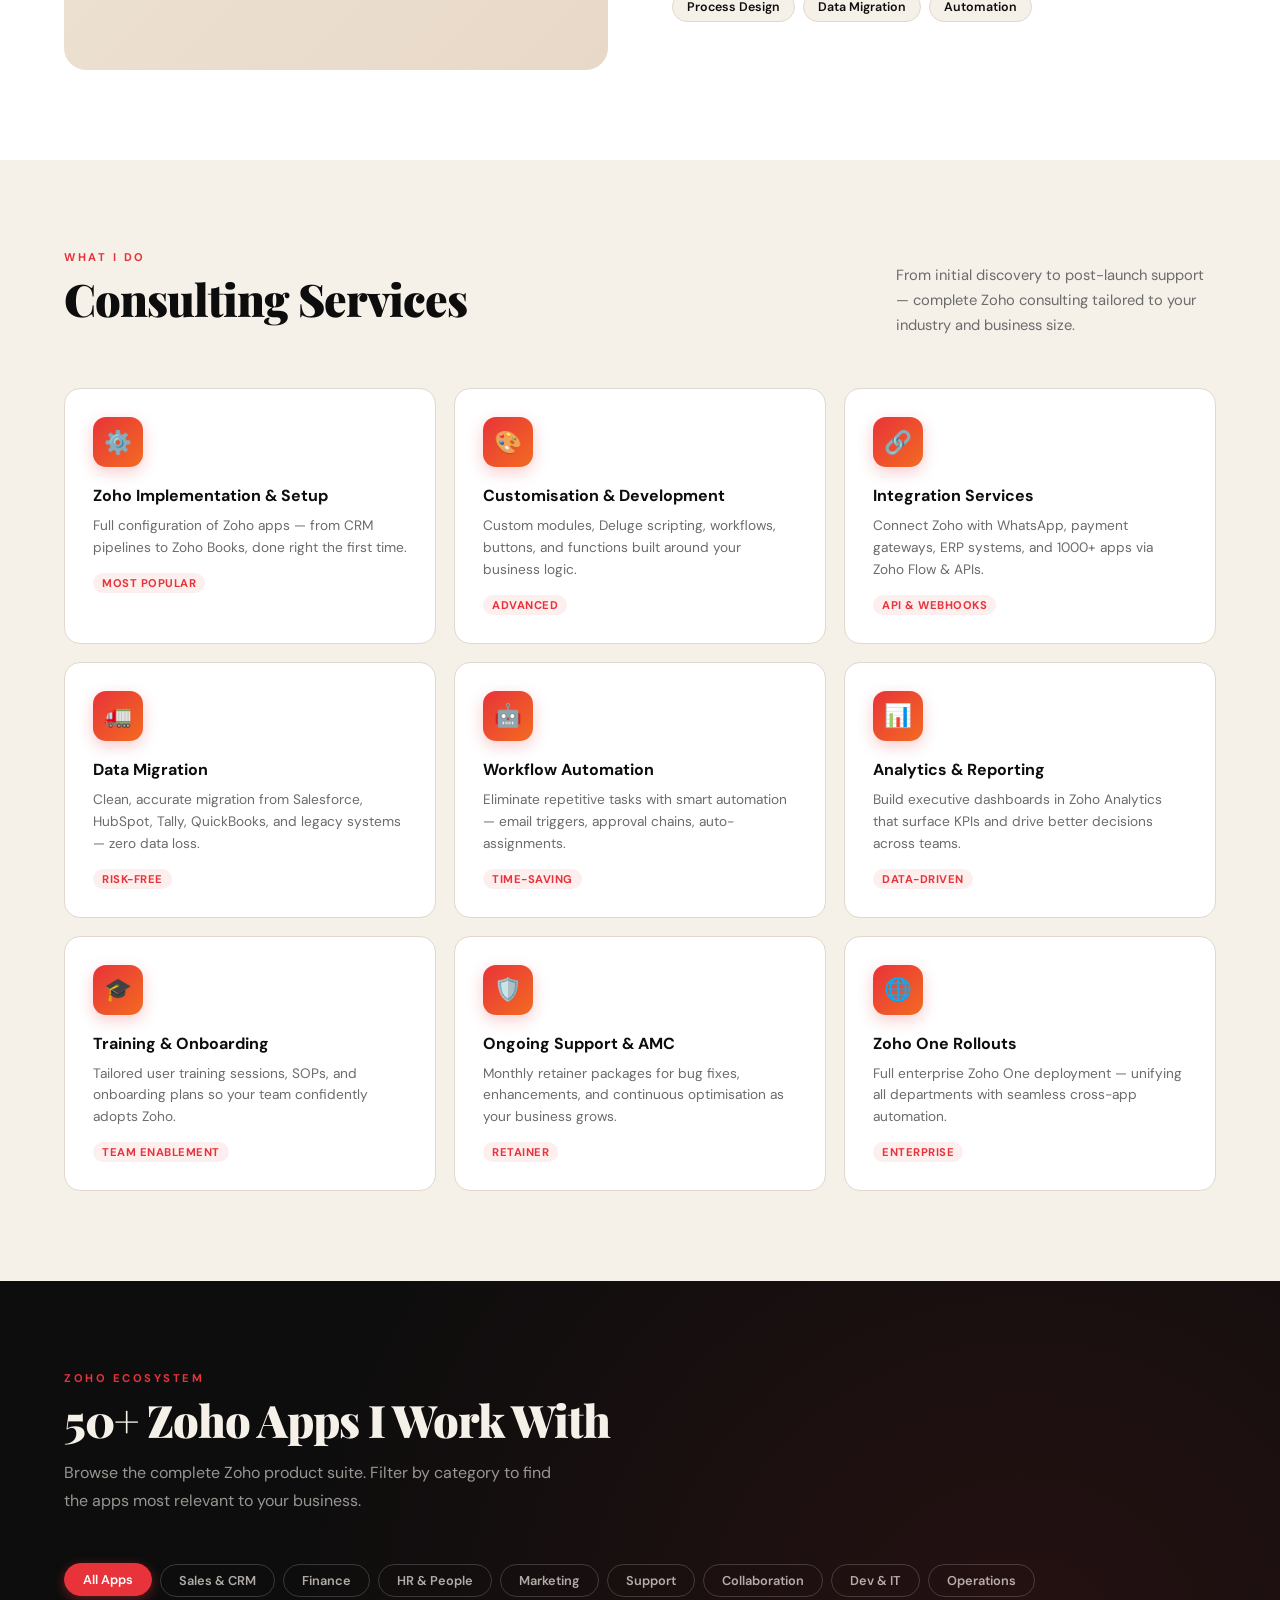
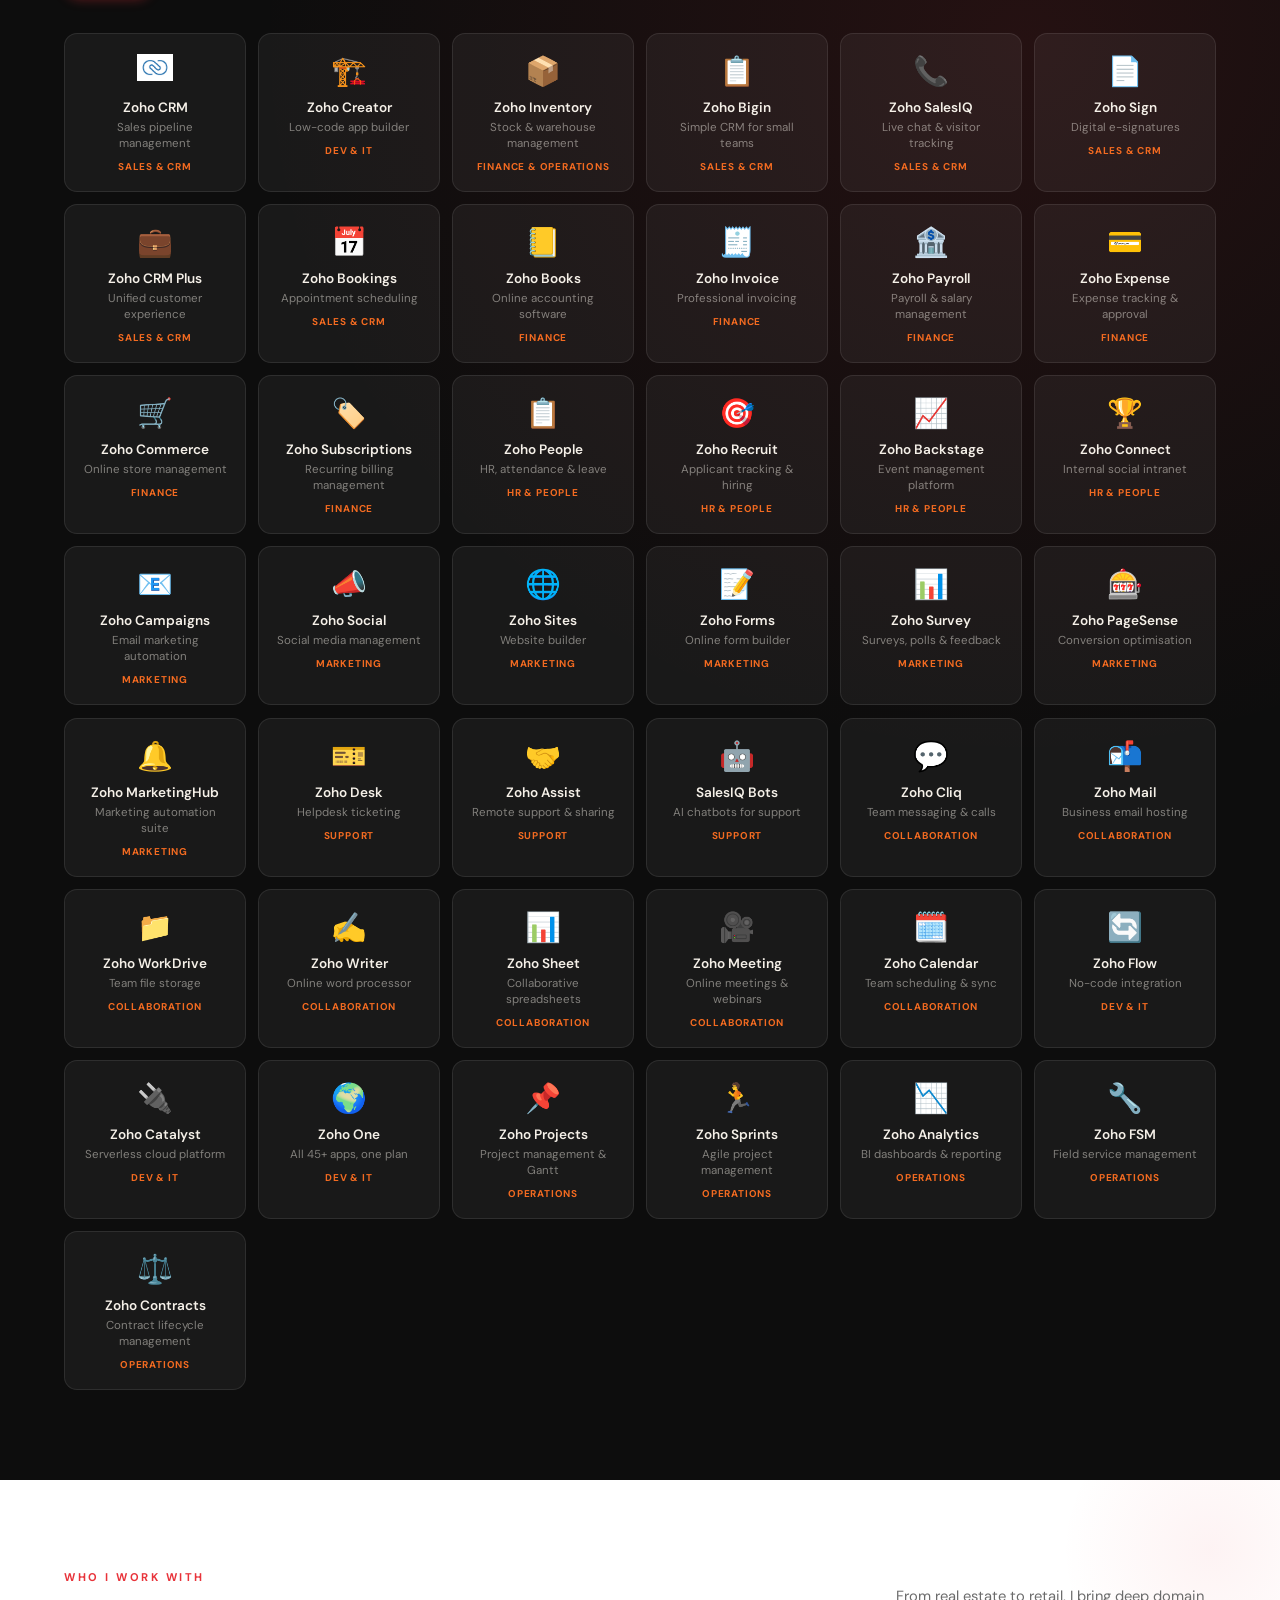
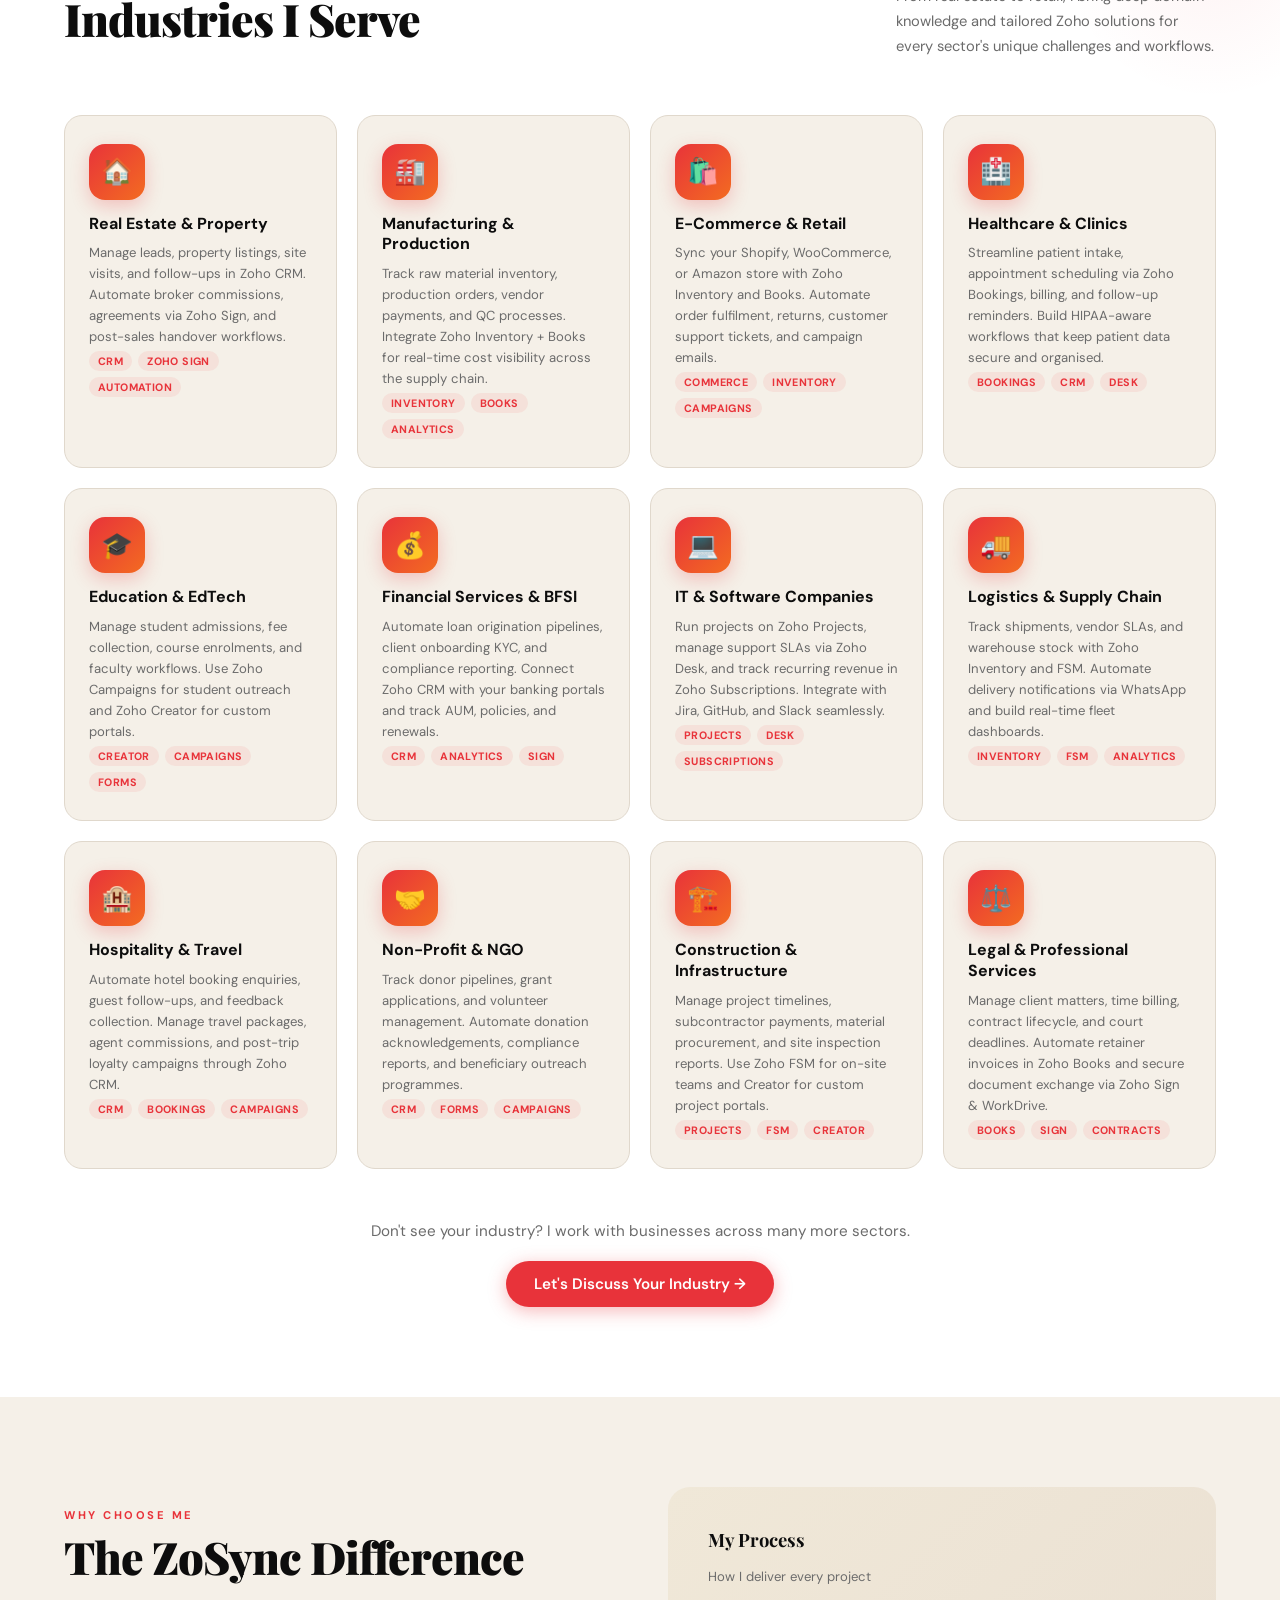
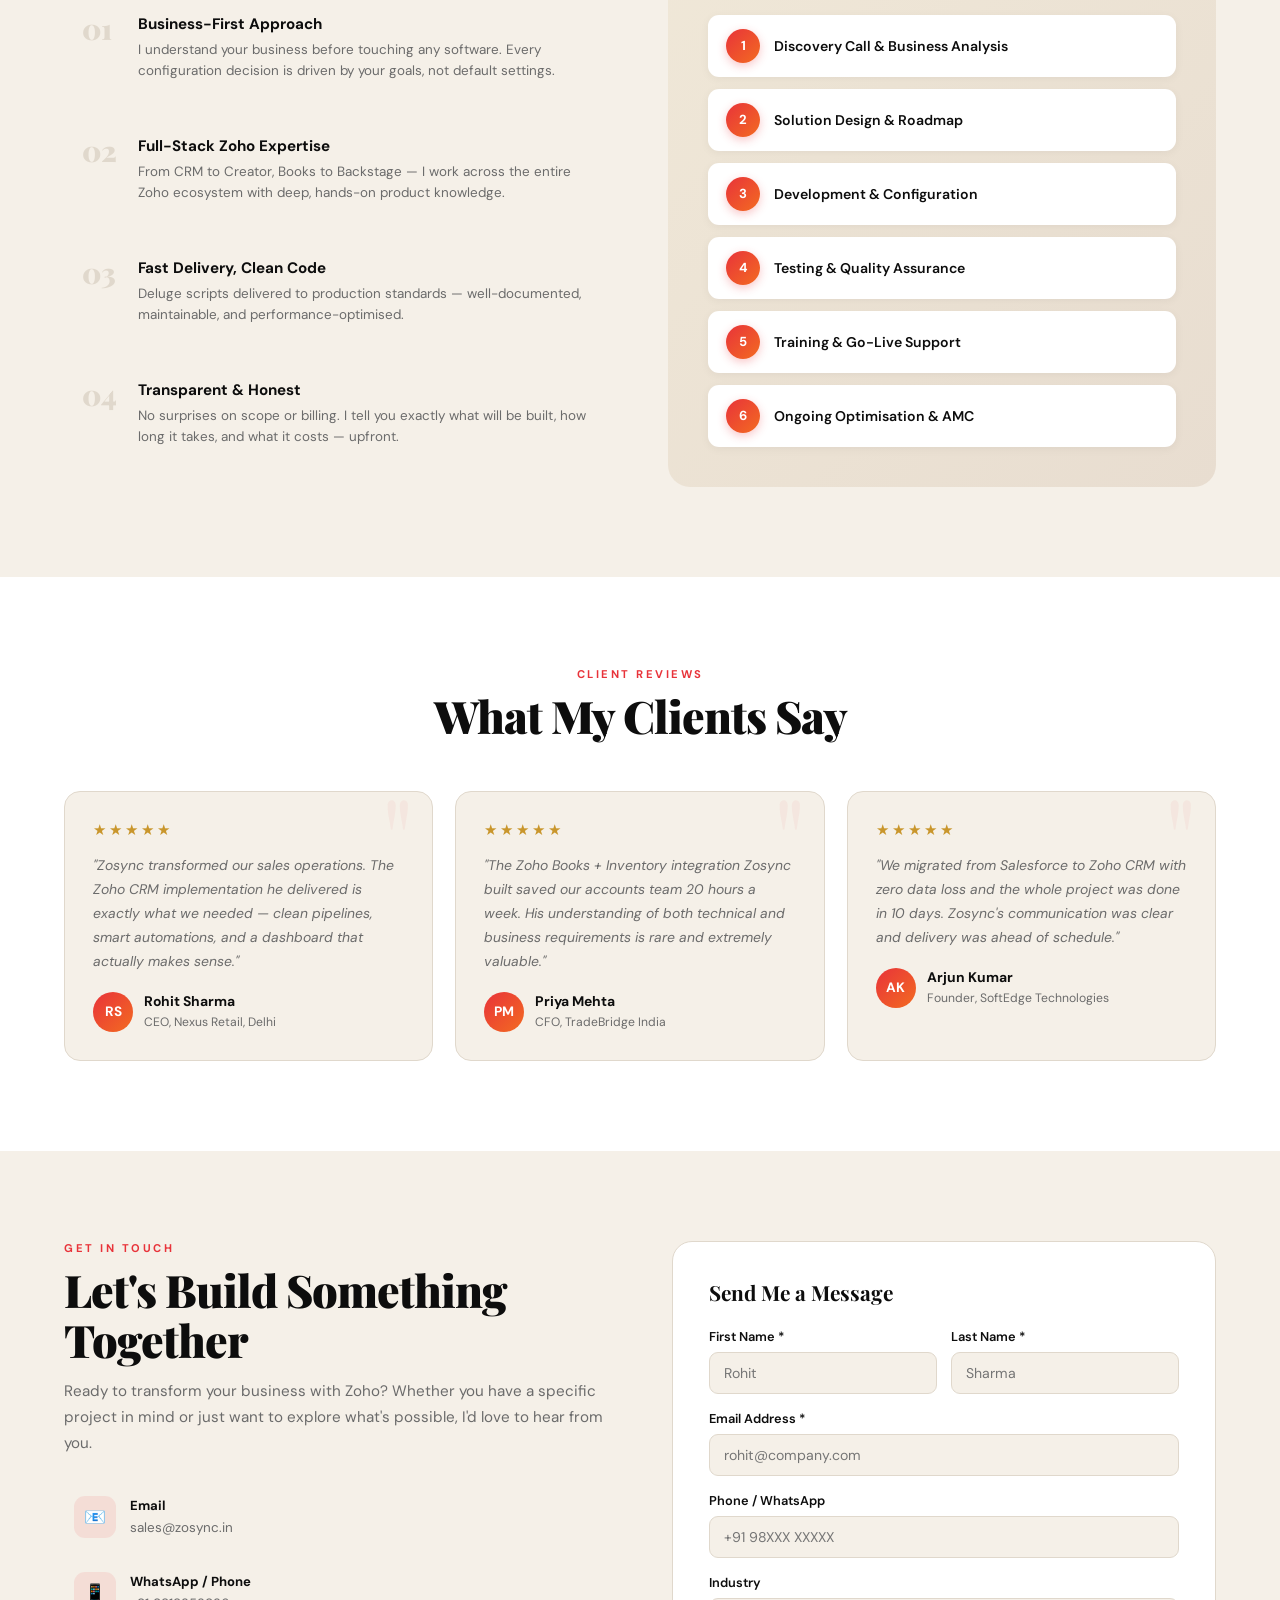
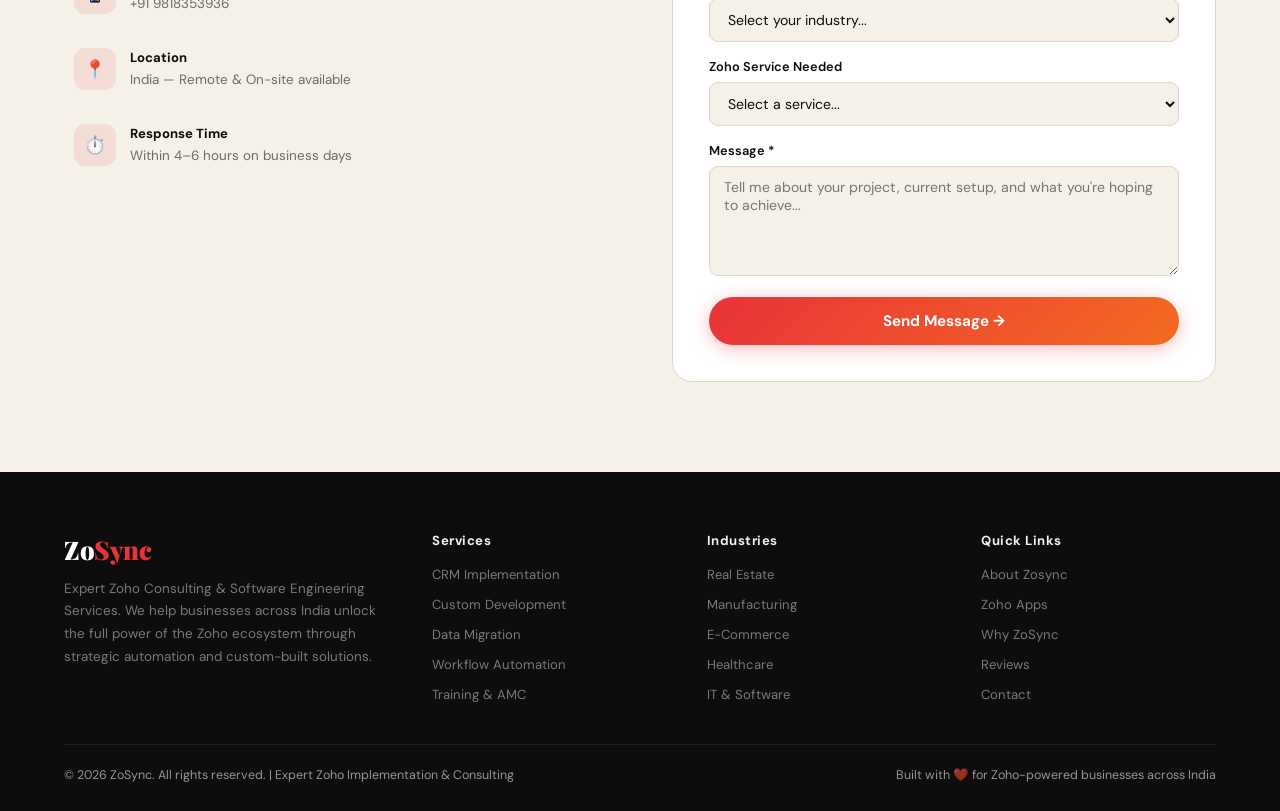
==== commit 274c2ca9: "Add people page" ====
--- a/index.html
+++ b/index.html
@@ -204,7 +204,18 @@
 
     <div class="acard" data-cat="finance"><span class="aemoji">🛒</span><div class="aname">Zoho Commerce</div><div class="adesc">Online store management</div><span class="acat">Finance</span></div>
     <div class="acard" data-cat="finance"><span class="aemoji">🏷️</span><div class="aname">Zoho Subscriptions</div><div class="adesc">Recurring billing management</div><span class="acat">Finance</span></div>
-    <div class="acard" data-cat="hr"><span class="aemoji">🧑‍💼</span><div class="aname">Zoho People</div><div class="adesc">HR, attendance & leave</div><span class="acat">HR & People</span></div>
+     <div class="acard" data-cat="hr">
+  <a href="services/zoho-people.html" style="display: contents; text-decoration: none; color: inherit;">
+    <span class="aemoji">📋</span>
+    <div class="aname">Zoho People</div>
+    <div class="adesc">HR, attendance & leave</div>
+    <span class="acat">HR & People</span>
+  </a>
+</div>
+
+  
+
+
     <div class="acard" data-cat="hr"><span class="aemoji">🎯</span><div class="aname">Zoho Recruit</div><div class="adesc">Applicant tracking & hiring</div><span class="acat">HR & People</span></div>
     <div class="acard" data-cat="hr"><span class="aemoji">📈</span><div class="aname">Zoho Backstage</div><div class="adesc">Event management platform</div><span class="acat">HR & People</span></div>
     <div class="acard" data-cat="hr"><span class="aemoji">🏆</span><div class="aname">Zoho Connect</div><div class="adesc">Internal social intranet</div><span class="acat">HR & People</span></div>
@@ -474,17 +485,17 @@
   <div class="tgrid stag">
     <div class="tcard">
       <div class="stars">★★★★★</div>
-      <p>"Kunwar transformed our sales operations. The Zoho CRM implementation he delivered is exactly what we needed — clean pipelines, smart automations, and a dashboard that actually makes sense."</p>
+      <p>"Zosync transformed our sales operations. The Zoho CRM implementation he delivered is exactly what we needed — clean pipelines, smart automations, and a dashboard that actually makes sense."</p>
       <div class="tauthor"><div class="tav">RS</div><div class="tinfo"><strong>Rohit Sharma</strong><span>CEO, Nexus Retail, Delhi</span></div></div>
     </div>
     <div class="tcard">
       <div class="stars">★★★★★</div>
-      <p>"The Zoho Books + Inventory integration Kunwar built saved our accounts team 20 hours a week. His understanding of both technical and business requirements is rare and extremely valuable."</p>
+      <p>"The Zoho Books + Inventory integration Zosync built saved our accounts team 20 hours a week. His understanding of both technical and business requirements is rare and extremely valuable."</p>
       <div class="tauthor"><div class="tav">PM</div><div class="tinfo"><strong>Priya Mehta</strong><span>CFO, TradeBridge India</span></div></div>
     </div>
     <div class="tcard">
       <div class="stars">★★★★★</div>
-      <p>"We migrated from Salesforce to Zoho CRM with zero data loss and the whole project was done in 10 days. Kunwar's communication was clear and delivery was ahead of schedule."</p>
+      <p>"We migrated from Salesforce to Zoho CRM with zero data loss and the whole project was done in 10 days. Zosync's communication was clear and delivery was ahead of schedule."</p>
       <div class="tauthor"><div class="tav">AK</div><div class="tinfo"><strong>Arjun Kumar</strong><span>Founder, SoftEdge Technologies</span></div></div>
     </div>
   </div>
@@ -582,7 +593,7 @@
     <div class="fcol">
       <h5>Quick Links</h5>
       <ul>
-        <li><a href="#about">About Kunwar</a></li>
+        <li><a href="#about">About Zosync</a></li>
         <li><a href="#apps">Zoho Apps</a></li>
         <li><a href="#why">Why ZoSync</a></li>
         <li><a href="#testimonials">Reviews</a></li>
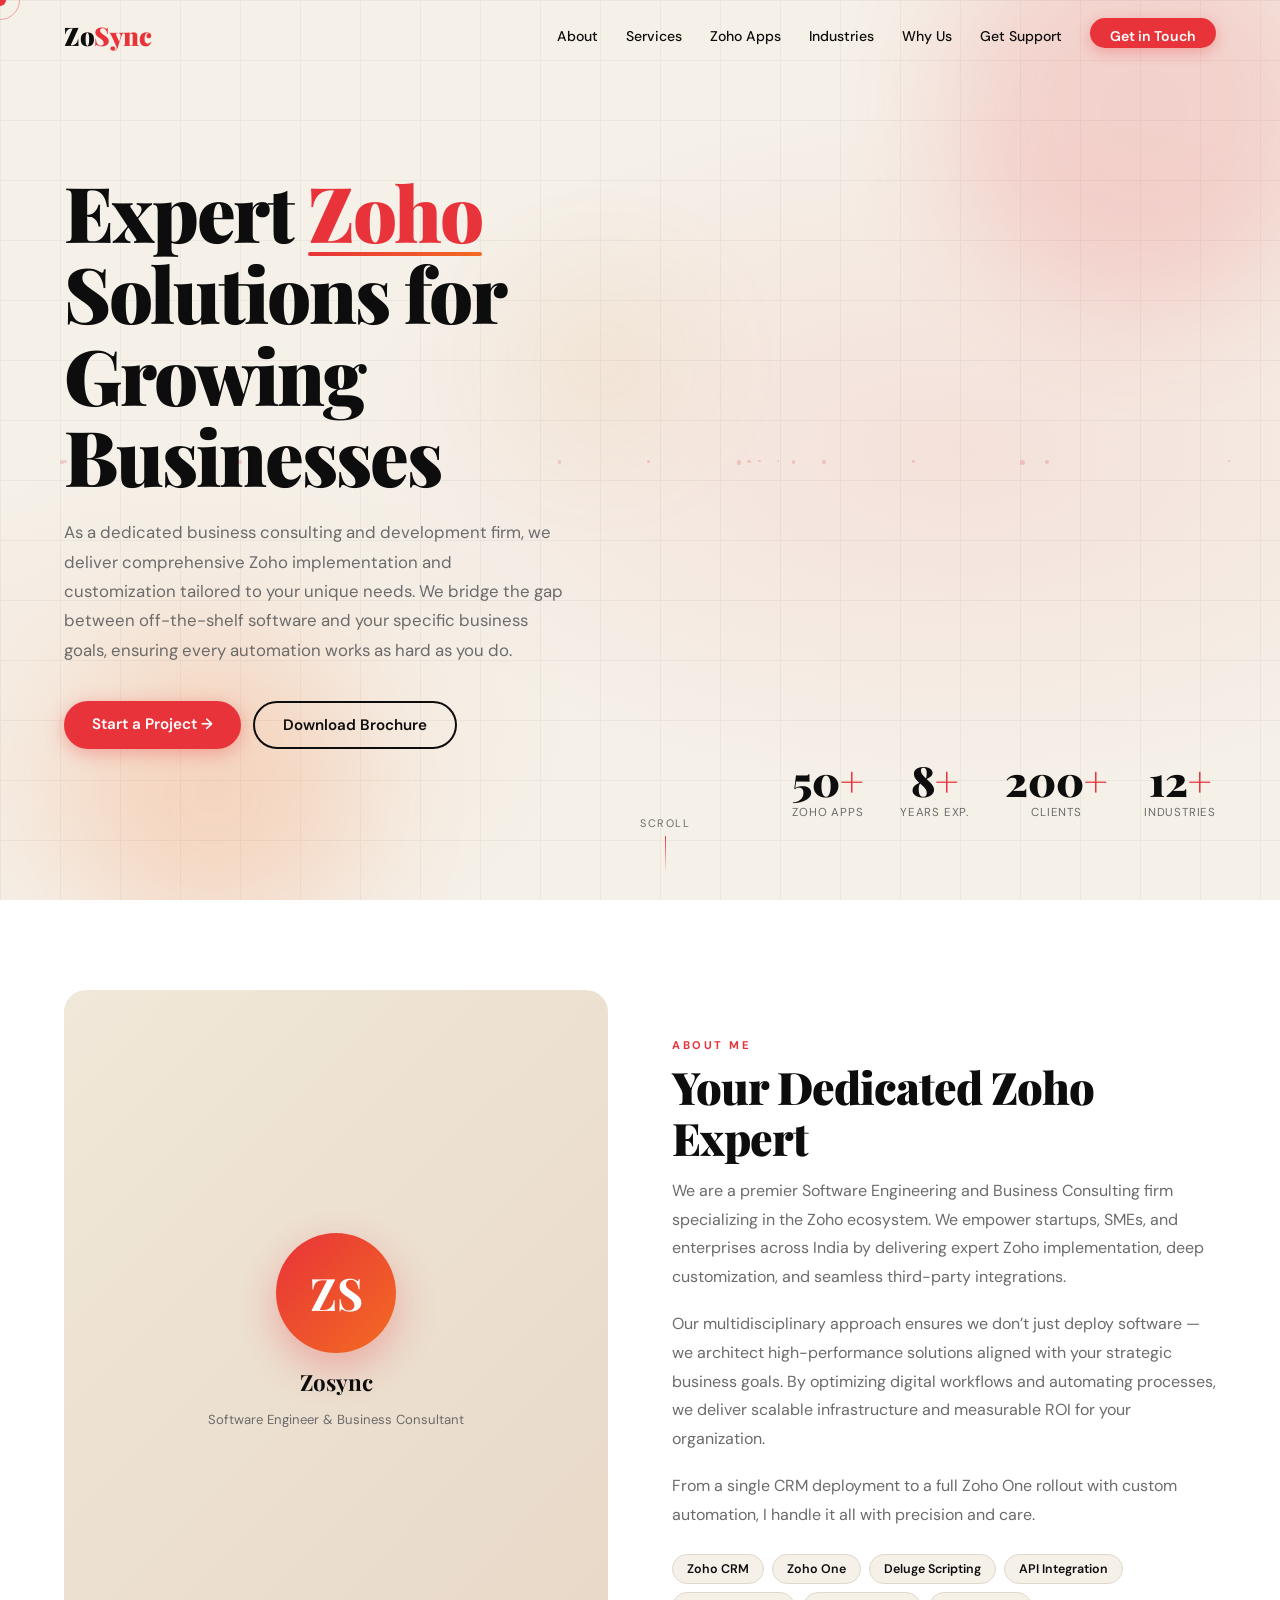
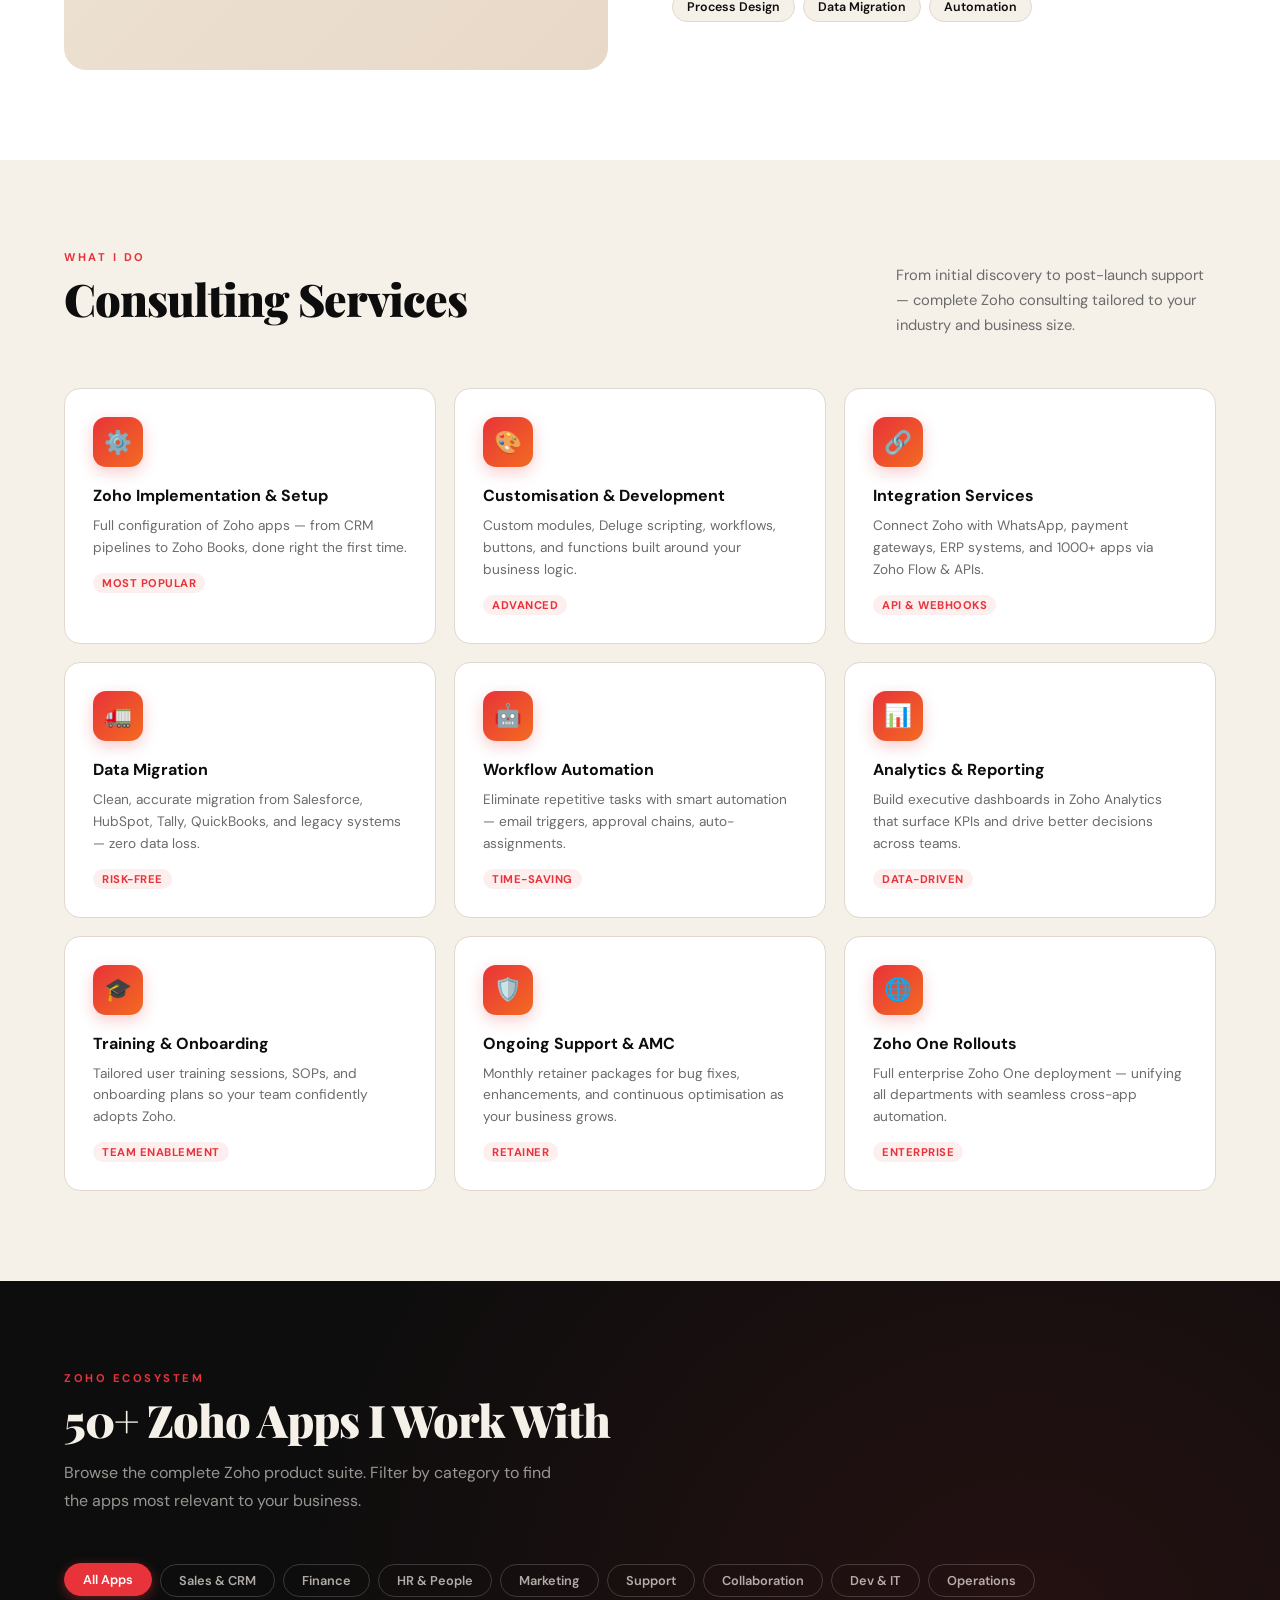
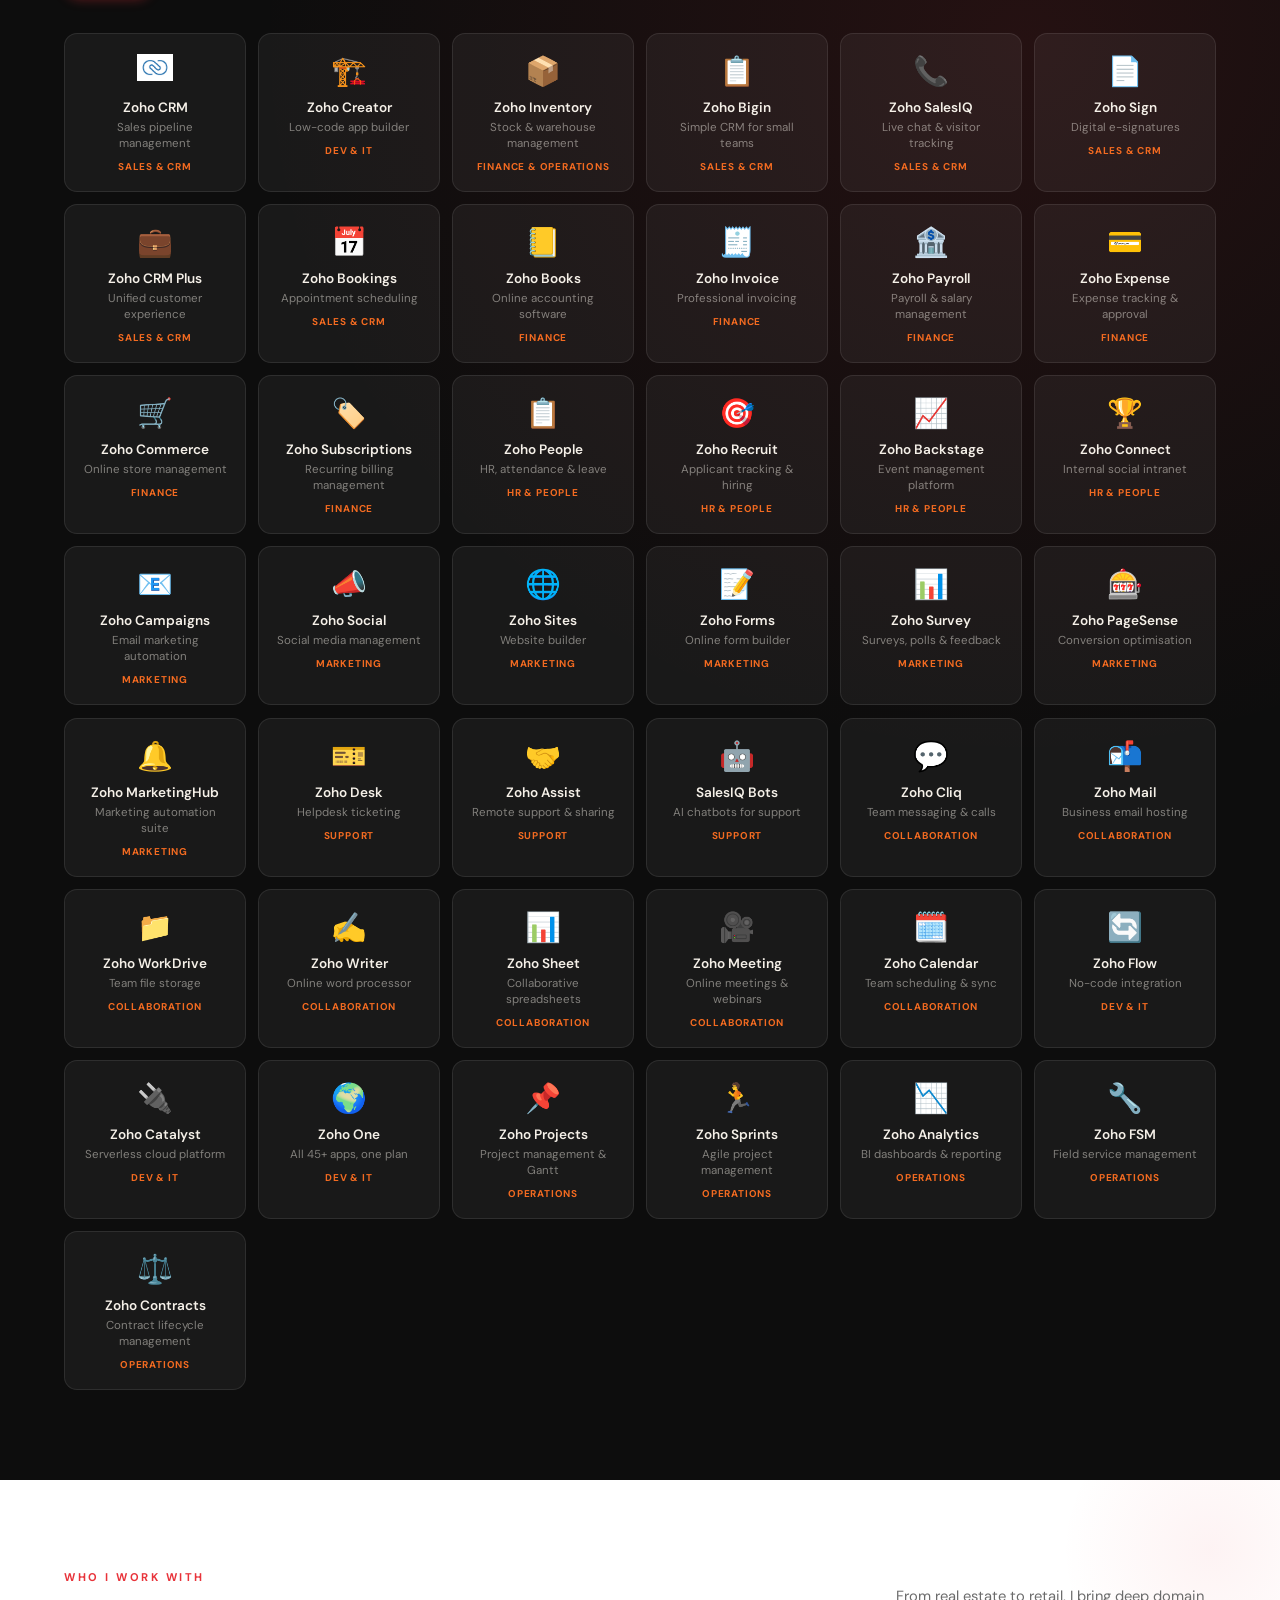
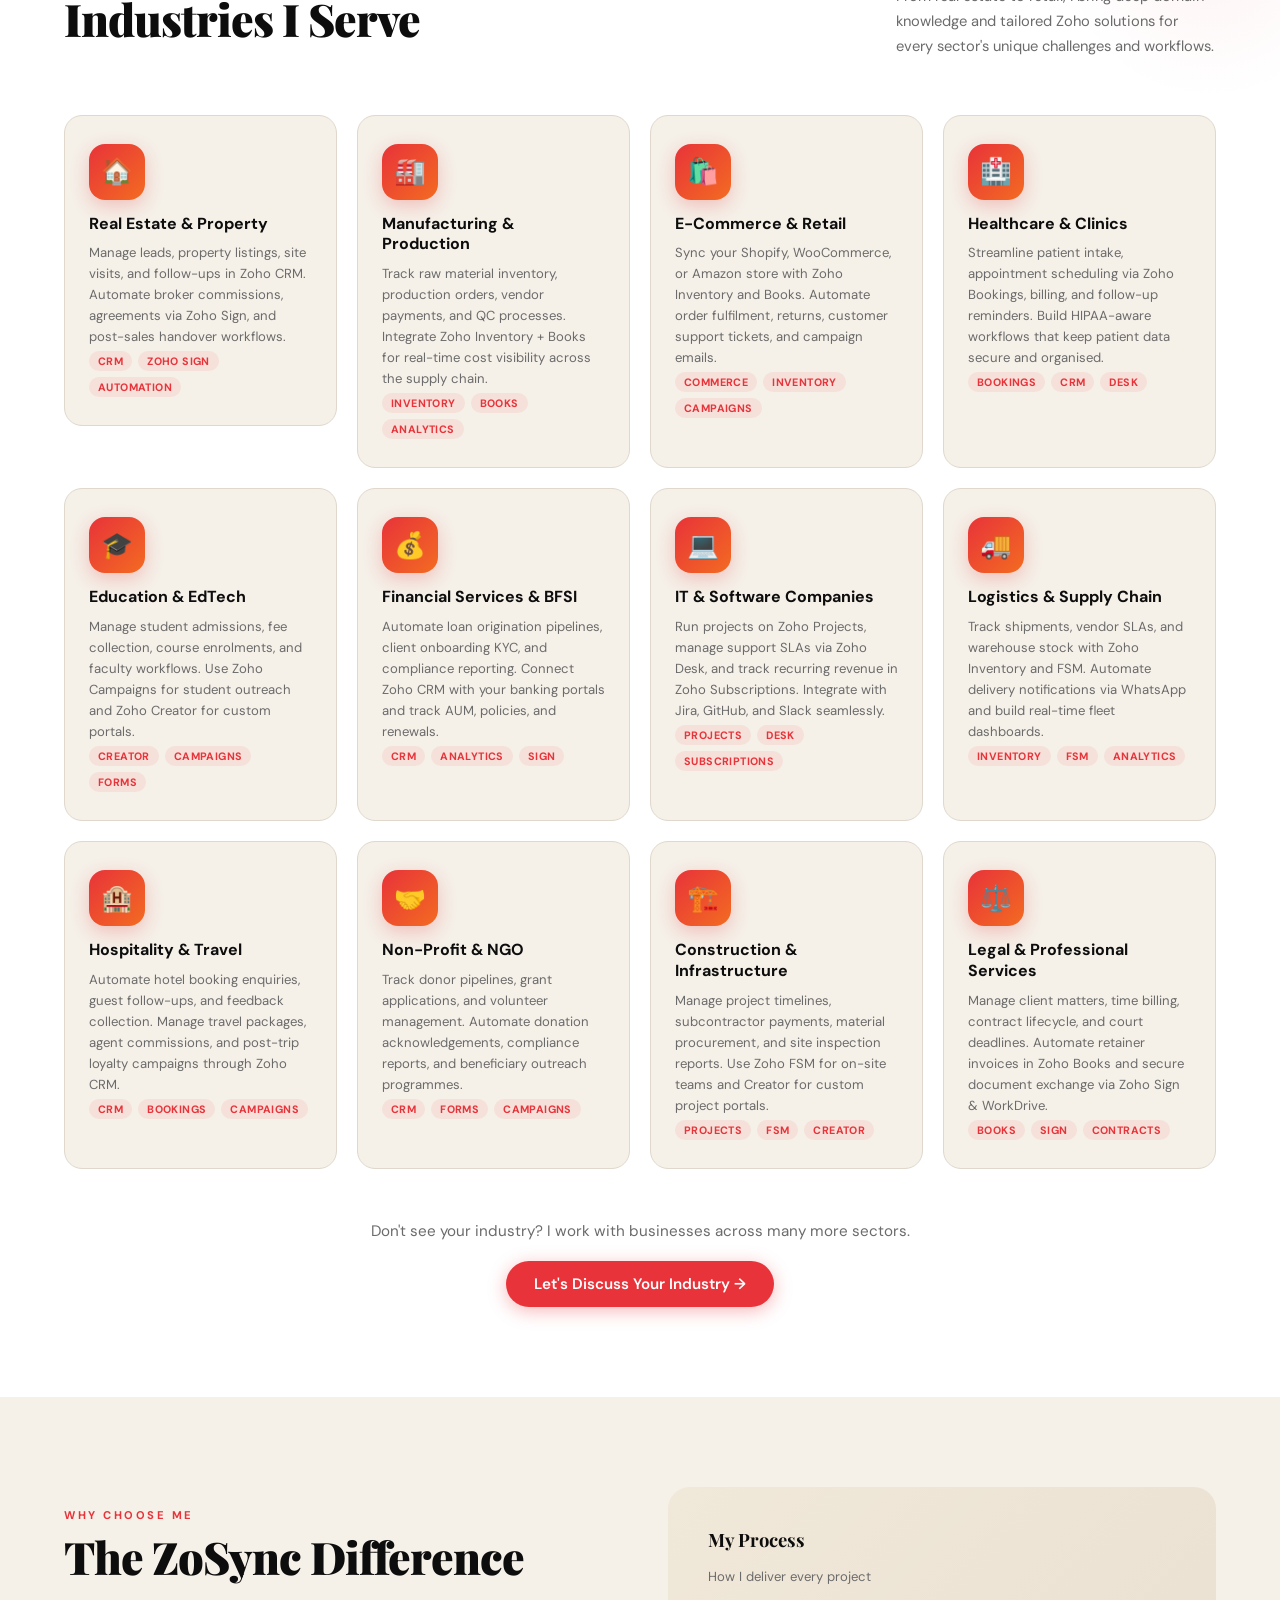
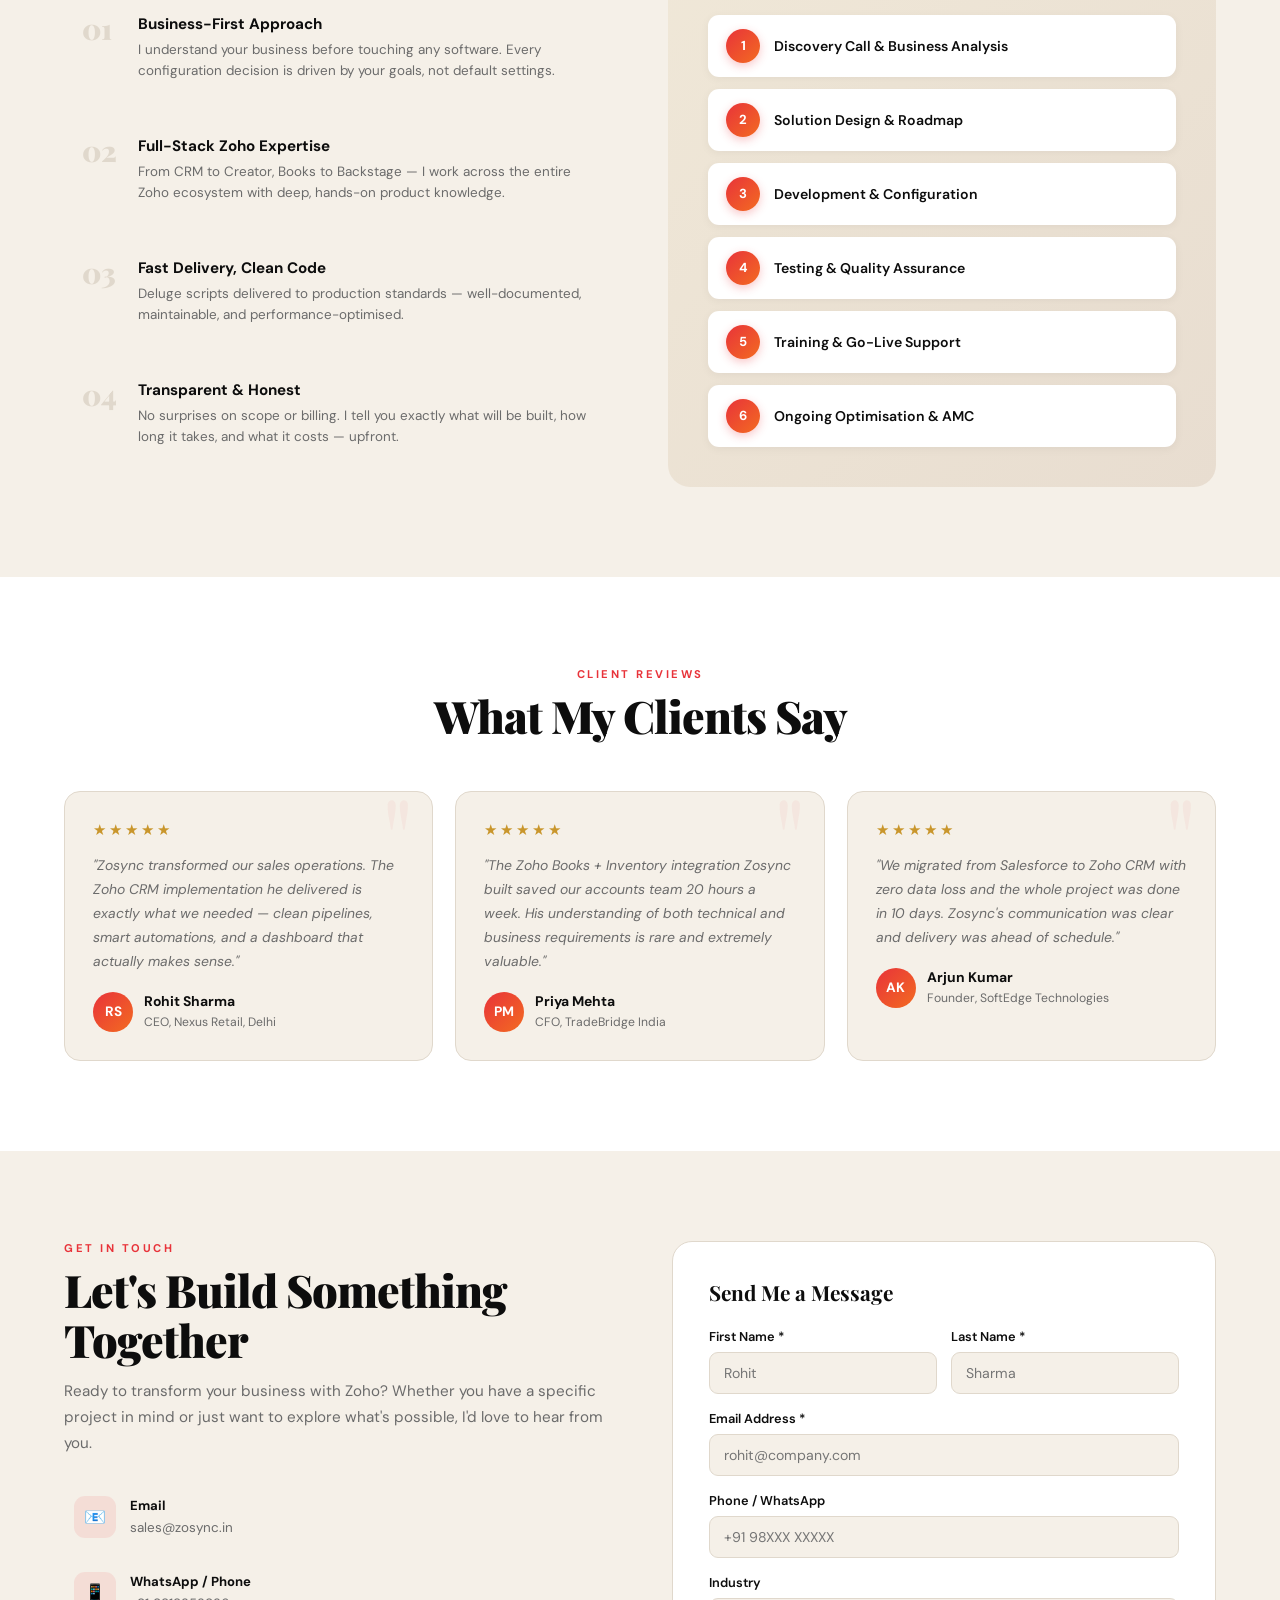
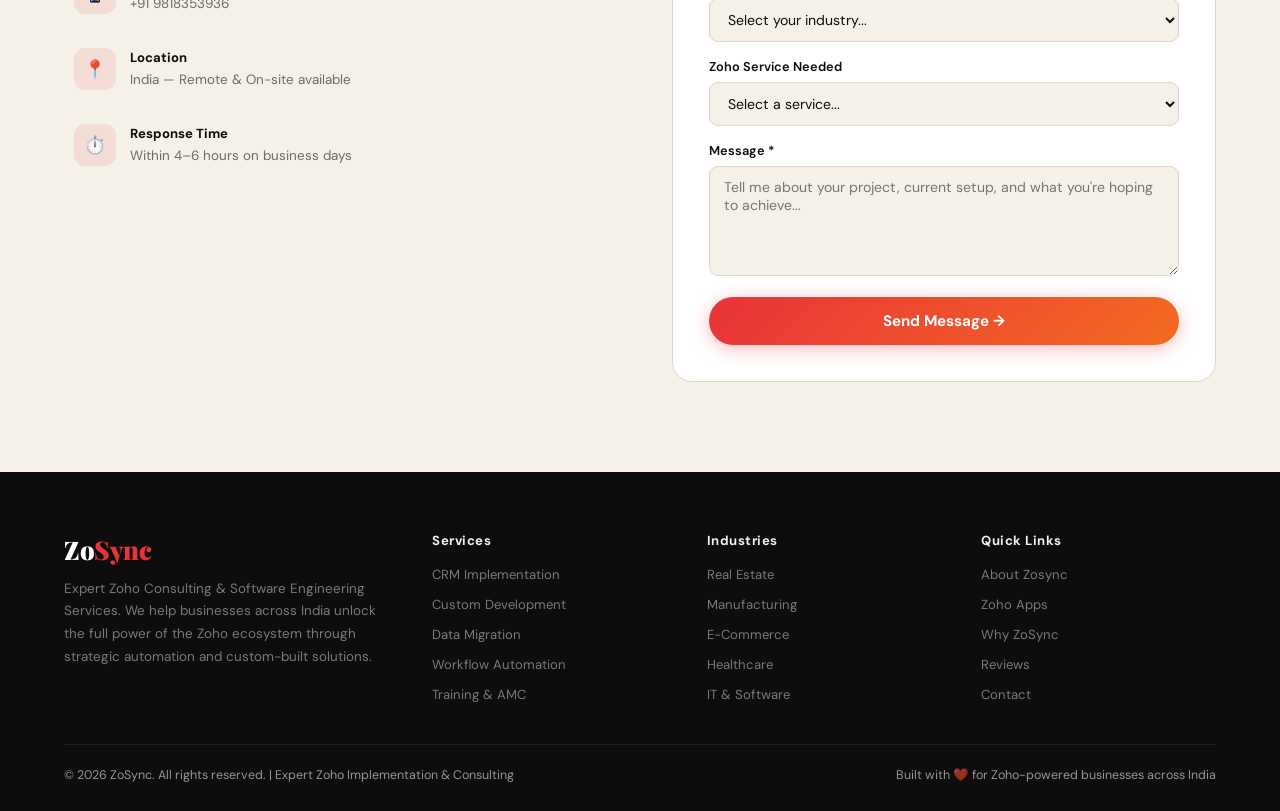
==== commit f63c7b7b: "Add real-estate page" ====
--- a/index.html
+++ b/index.html
@@ -273,18 +273,23 @@
   <div class="ind-grid stag">
 
     <!-- 1. Real Estate -->
-    <div class="ind-card">
-      <div class="ind-icon-wrap">🏠</div>
-      <div class="ind-body">
-        <h3>Real Estate & Property</h3>
-        <p>Manage leads, property listings, site visits, and follow-ups in Zoho CRM. Automate broker commissions, agreements via Zoho Sign, and post-sales handover workflows.</p>
-        <div class="ind-tags">
-          <span class="ind-tag">CRM</span>
-          <span class="ind-tag">Zoho Sign</span>
-          <span class="ind-tag">Automation</span>
-        </div>
-      </div>
-    </div>
+<a href="/Industry/real-estate.html" class="ind-card-link">
+  <div class="ind-card">
+    <div class="ind-icon-wrap">🏠</div>
+    <div class="ind-body">
+      <h3>Real Estate & Property</h3>
+      <p>
+        Manage leads, property listings, site visits, and follow-ups in Zoho CRM.
+        Automate broker commissions, agreements via Zoho Sign, and post-sales handover workflows.
+      </p>
+      <div class="ind-tags">
+        <span class="ind-tag">CRM</span>
+        <span class="ind-tag">Zoho Sign</span>
+        <span class="ind-tag">Automation</span>
+      </div>
+    </div>
+  </div>
+</a>
 
     <!-- 2. Manufacturing -->
     <div class="ind-card">
--- a/index.css
+++ b/index.css
@@ -16,7 +16,19 @@
   width:100%;
   max-width:100vw;
 }
-
+.ind-card-link {
+  display: block;
+  text-decoration: none;
+  color: inherit;
+}
+
+.ind-card-link:hover,
+.ind-card-link:focus,
+.ind-card-link:active,
+.ind-card-link:visited {
+  text-decoration: none;
+  color: inherit;
+}
 /* ══════════════════════════════════════════
    CUSTOM CURSOR (desktop only)
 ══════════════════════════════════════════ */
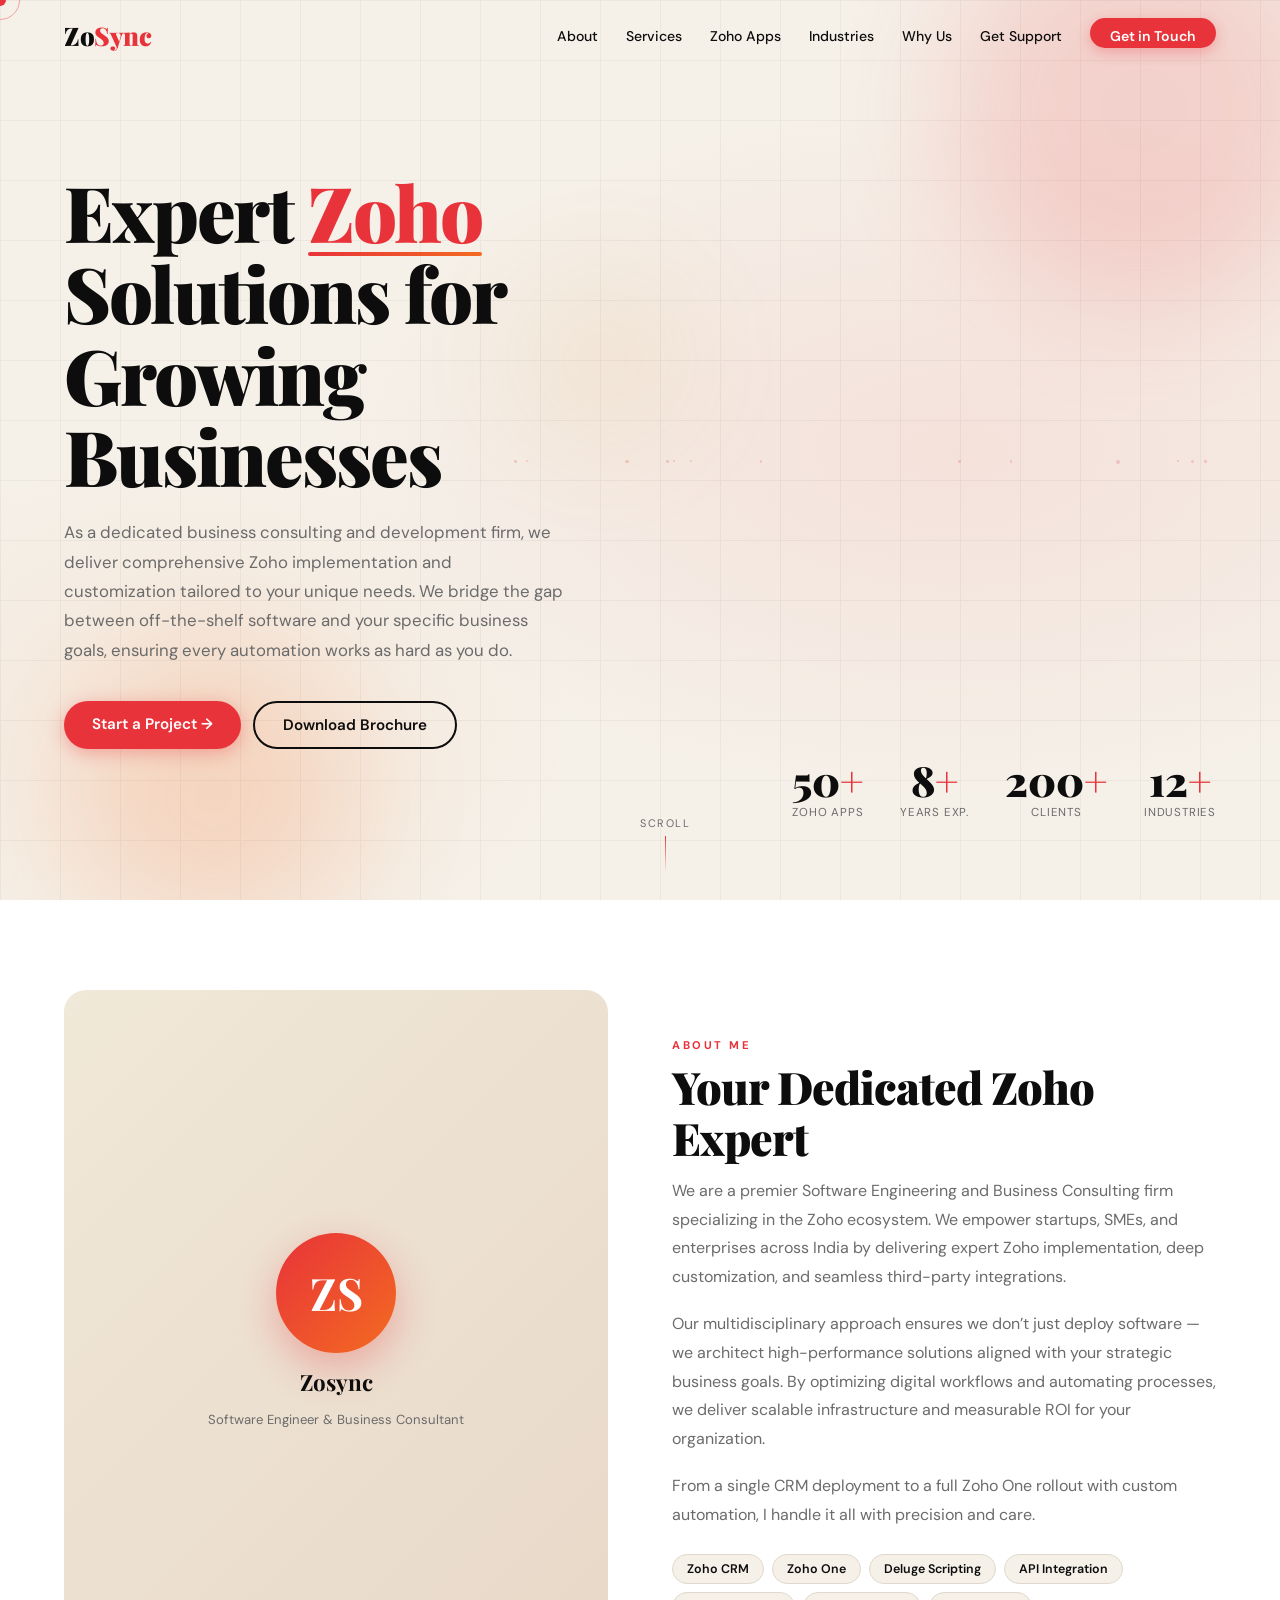
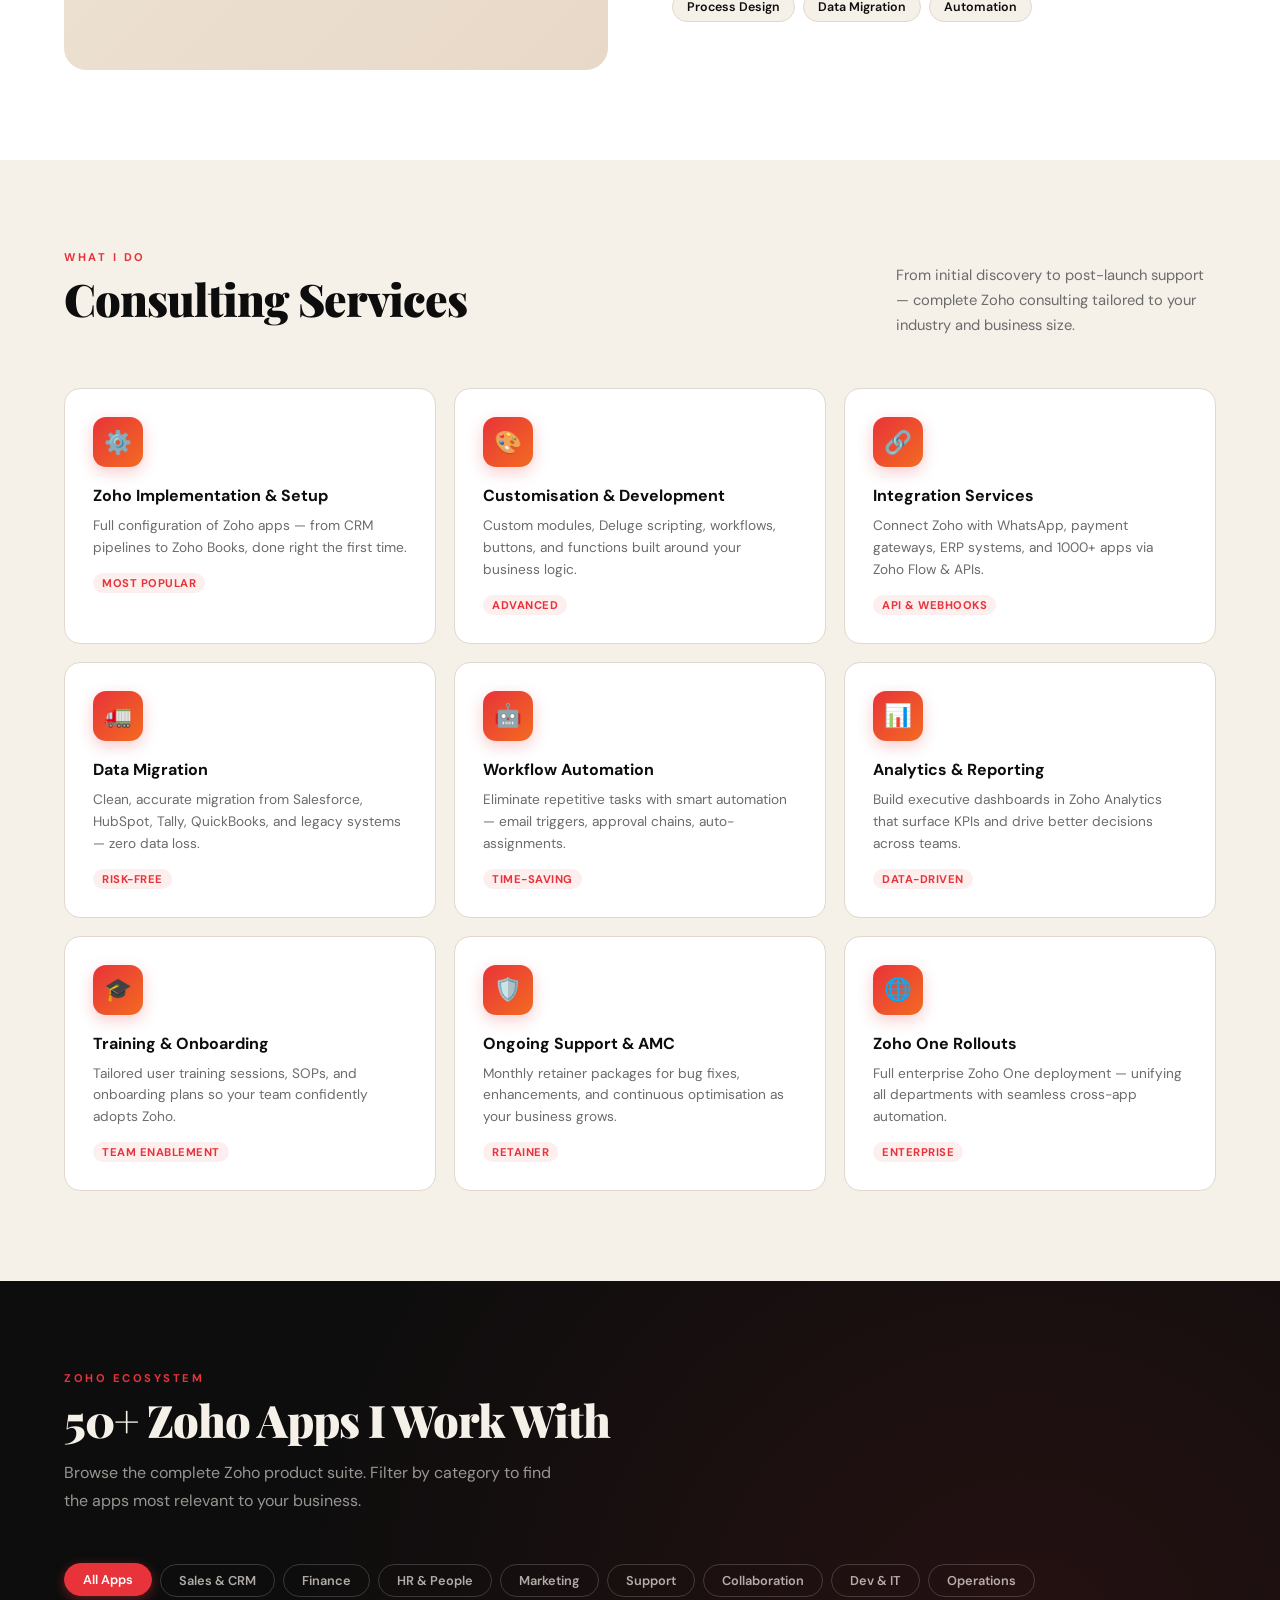
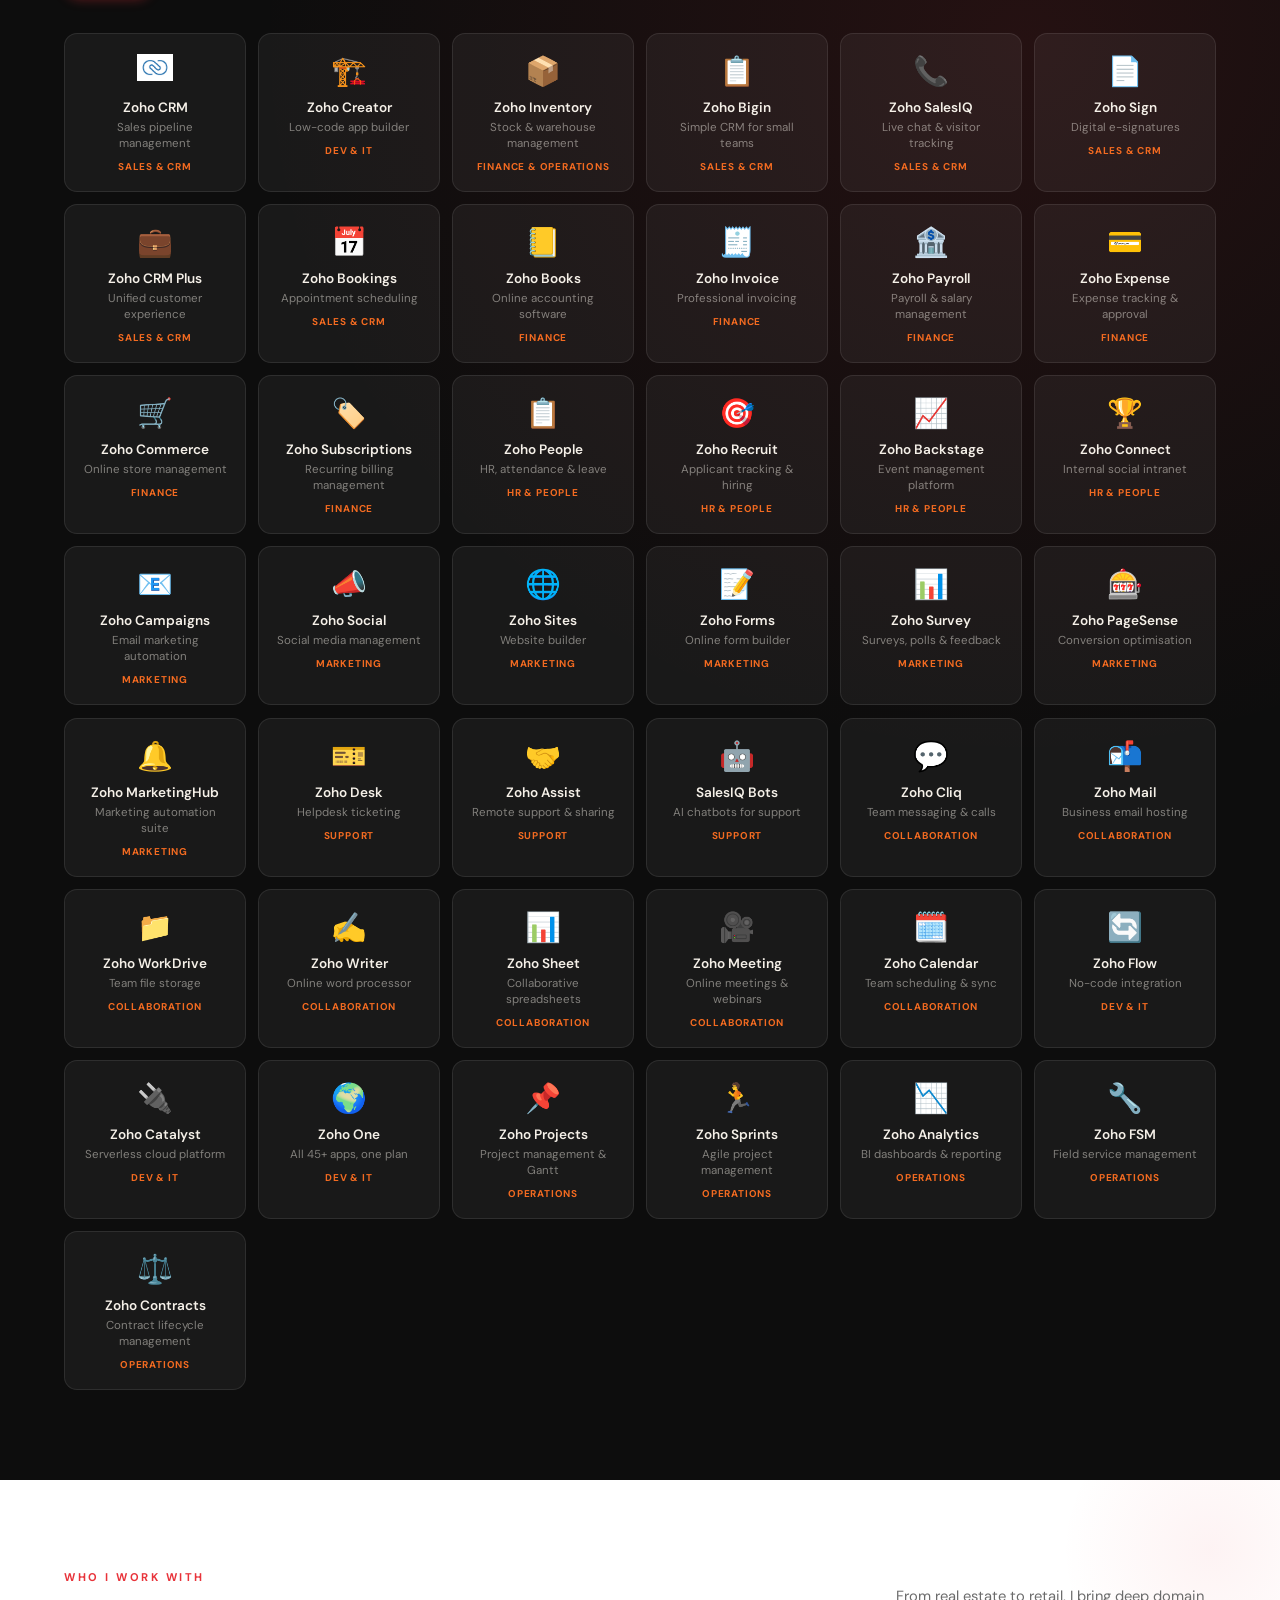
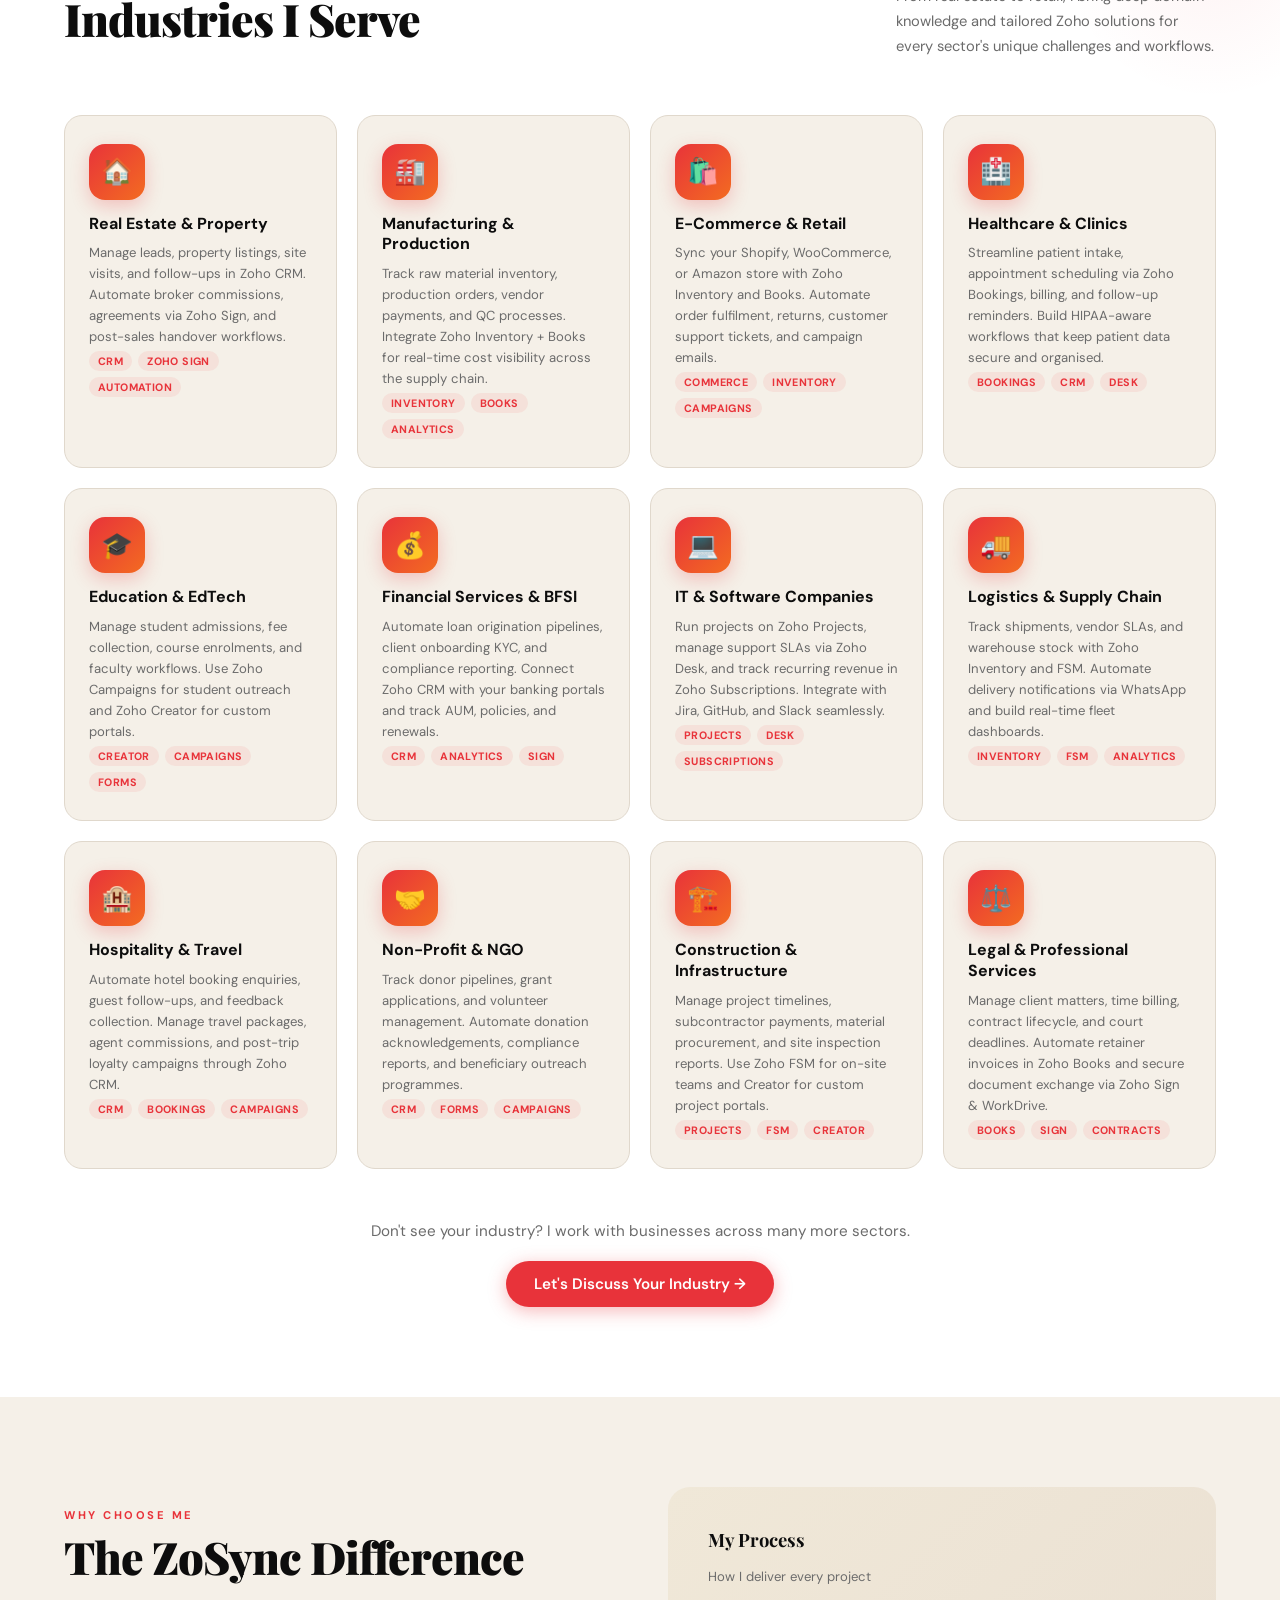
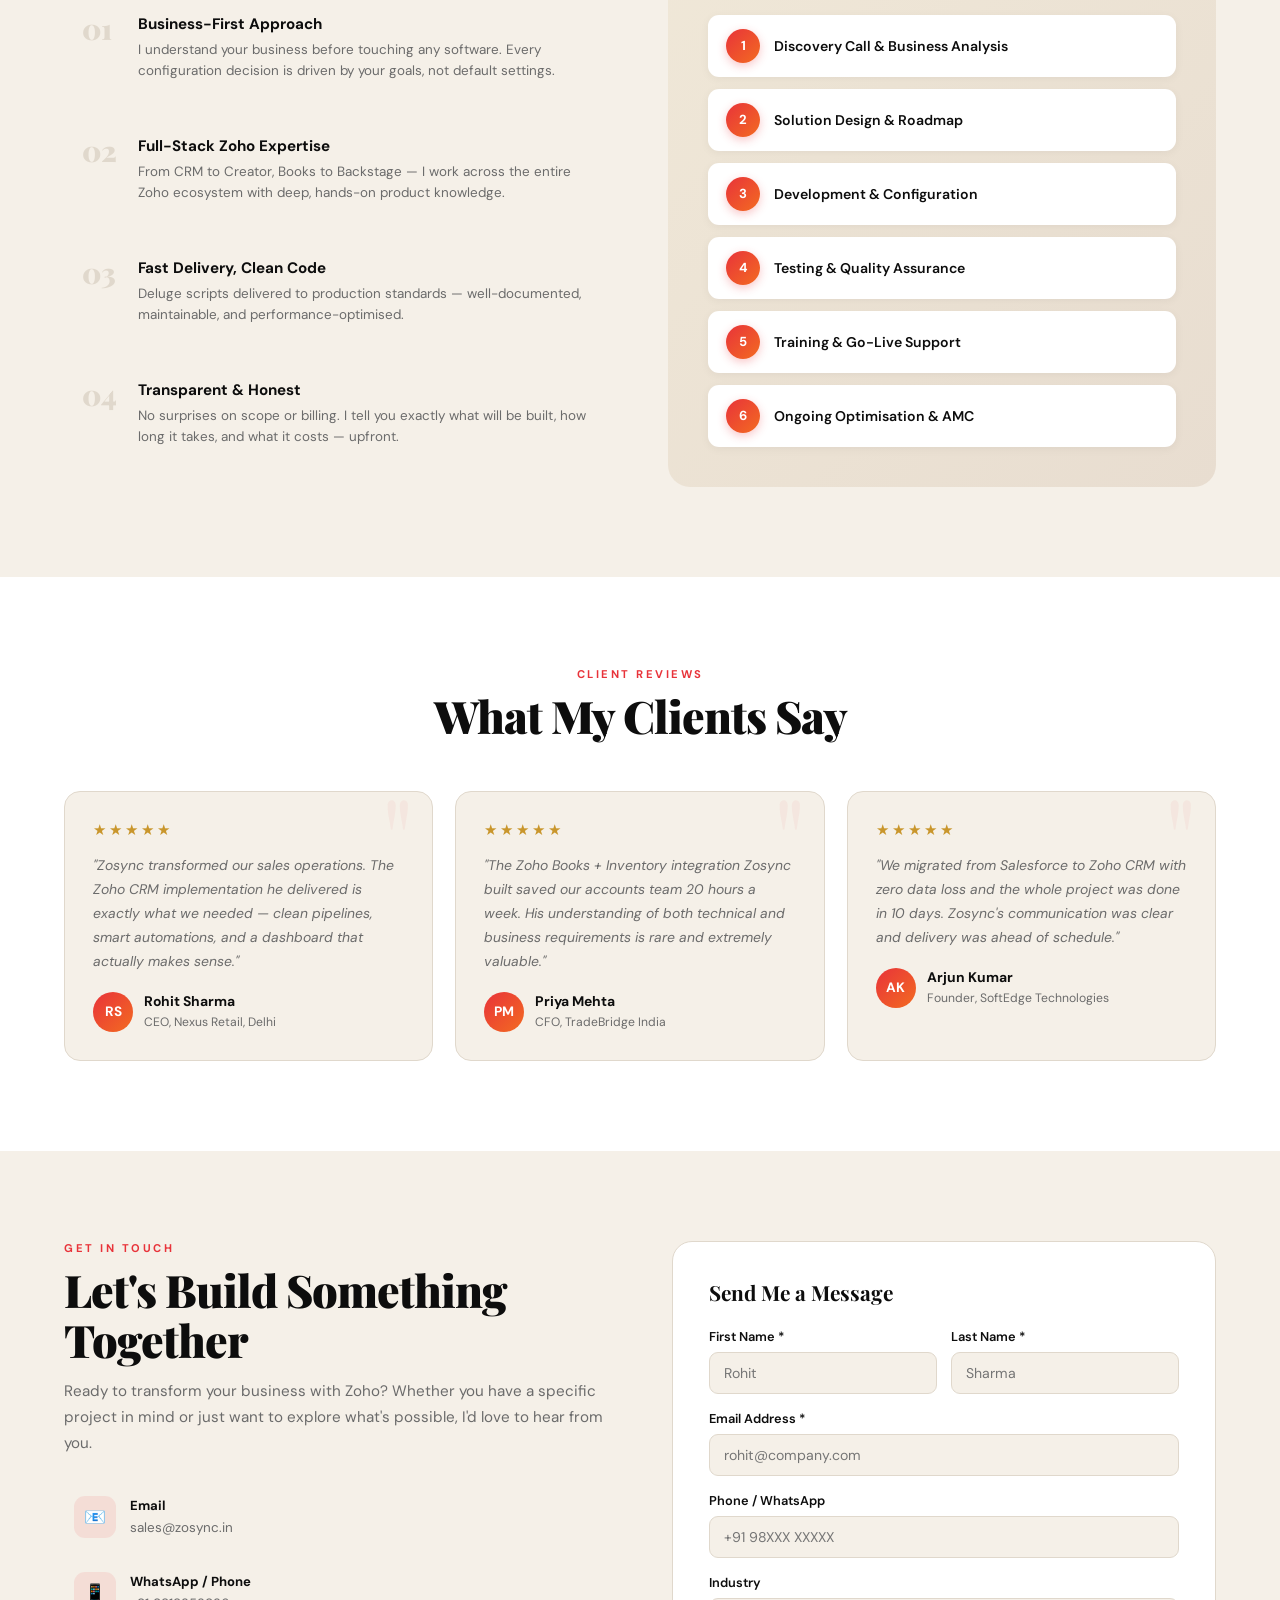
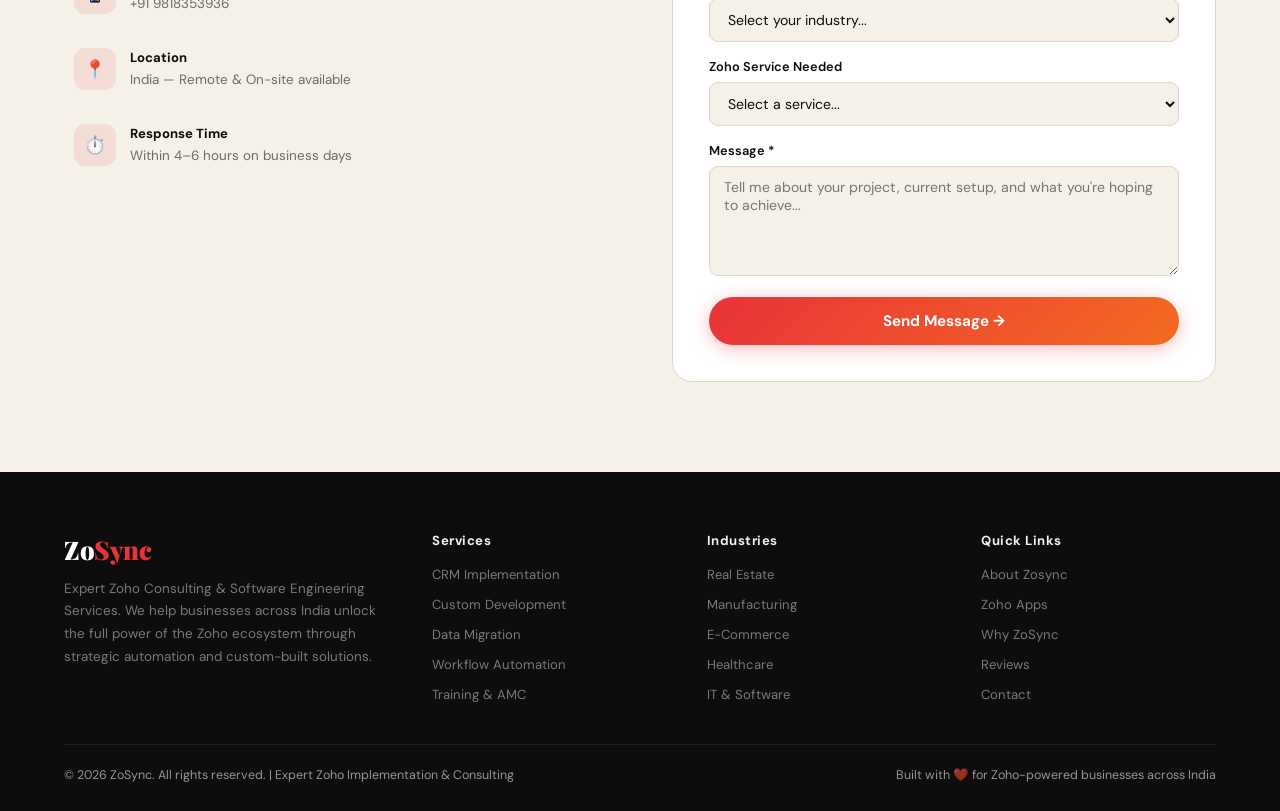
==== commit 91324bf4: "correct some css" ====
--- a/index.html
+++ b/index.html
@@ -273,7 +273,7 @@
   <div class="ind-grid stag">
 
     <!-- 1. Real Estate -->
-<a href="/Industry/real-estate.html" class="ind-card-link">
+<a href="/Industry/real-estate.html" style="display: contents; text-decoration: none; color: inherit;">
   <div class="ind-card">
     <div class="ind-icon-wrap">🏠</div>
     <div class="ind-body">
--- a/index.css
+++ b/index.css
@@ -16,19 +16,7 @@
   width:100%;
   max-width:100vw;
 }
-.ind-card-link {
-  display: block;
-  text-decoration: none;
-  color: inherit;
-}
-
-.ind-card-link:hover,
-.ind-card-link:focus,
-.ind-card-link:active,
-.ind-card-link:visited {
-  text-decoration: none;
-  color: inherit;
-}
+
 /* ══════════════════════════════════════════
    CUSTOM CURSOR (desktop only)
 ══════════════════════════════════════════ */
@@ -315,6 +303,25 @@
   display:grid;
   grid-template-columns:repeat(4,1fr);
   gap:20px;
+}
+.ind-card-link {
+  text-decoration: none;
+}
+
+.ind-card-link:hover,
+.ind-card-link:focus,
+.ind-card-link:active,
+.ind-card-link:visited {
+  text-decoration: none;
+}
+.ind-card-link {
+  text-decoration: none;
+}
+
+.ind-card-link h3,
+.ind-card-link p,
+.ind-card-link span {
+  text-decoration: none;
 }
 .ind-card{
   background:var(--cream);
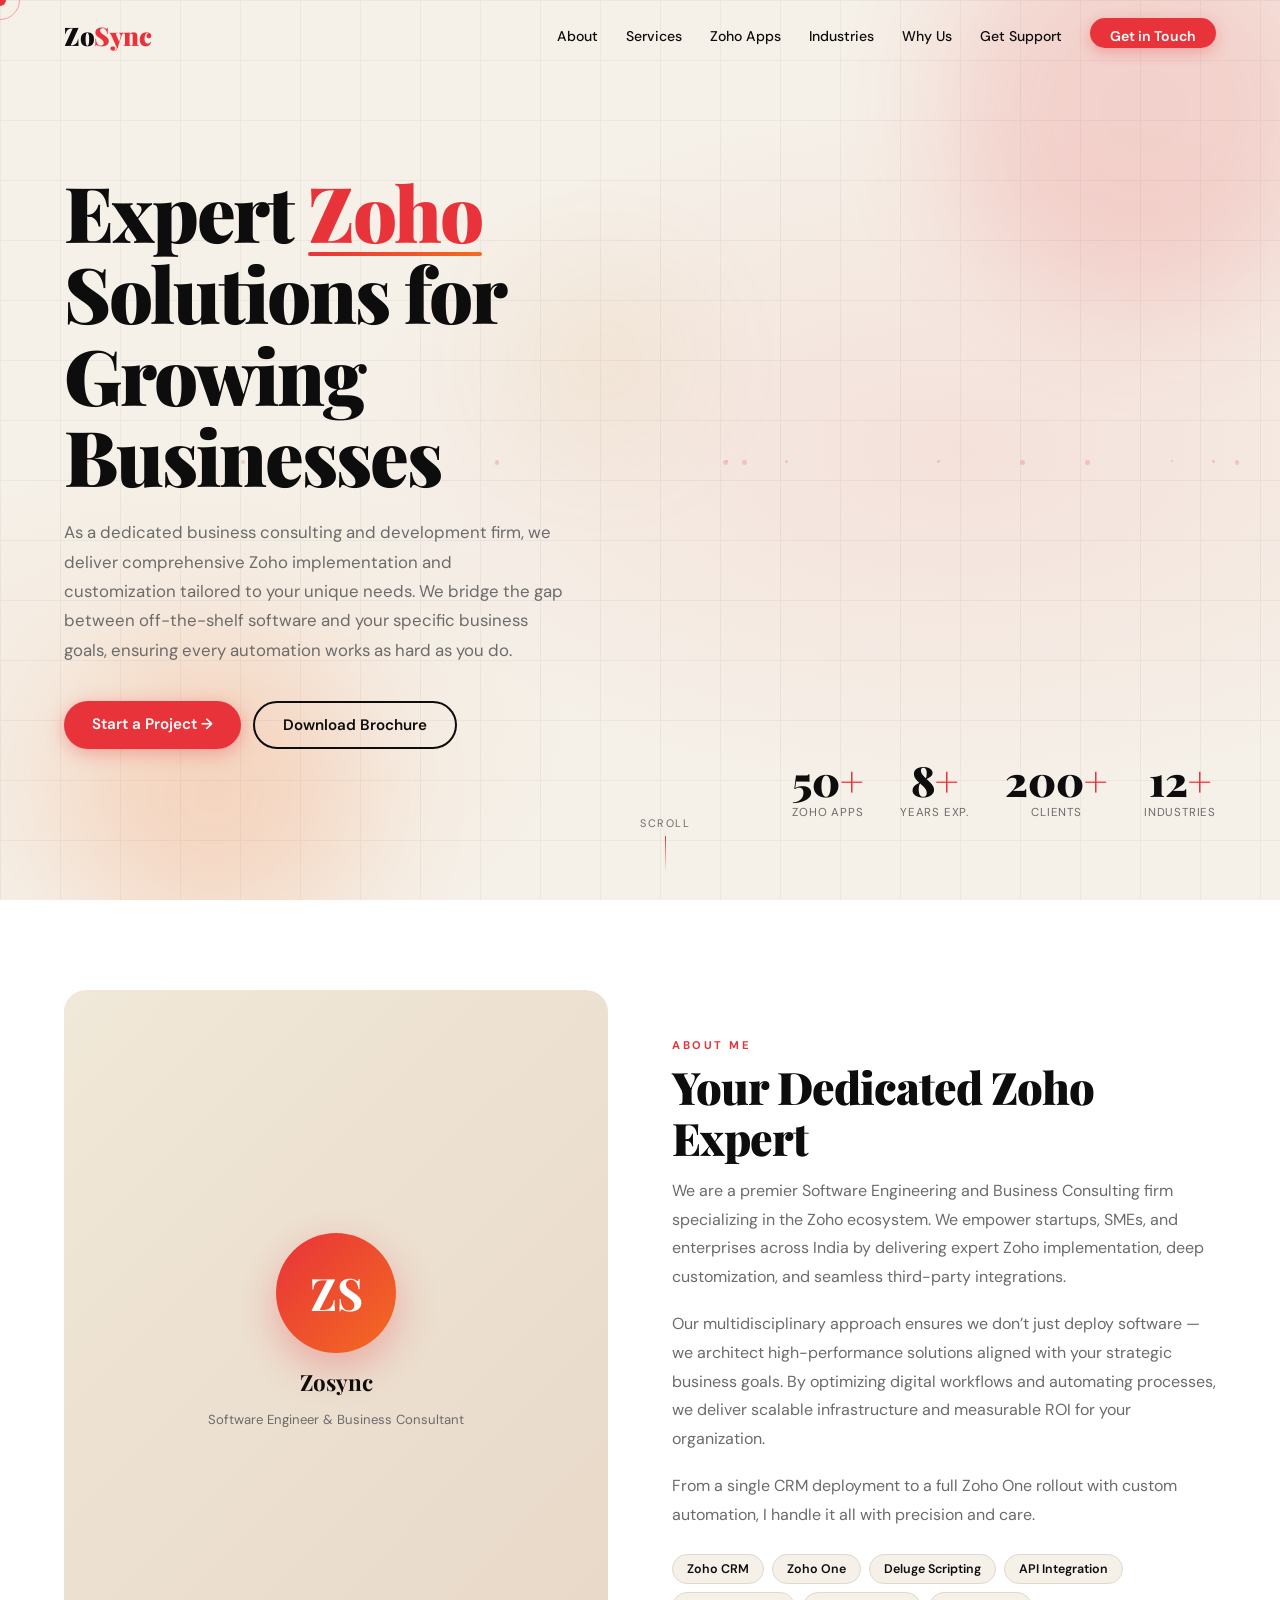
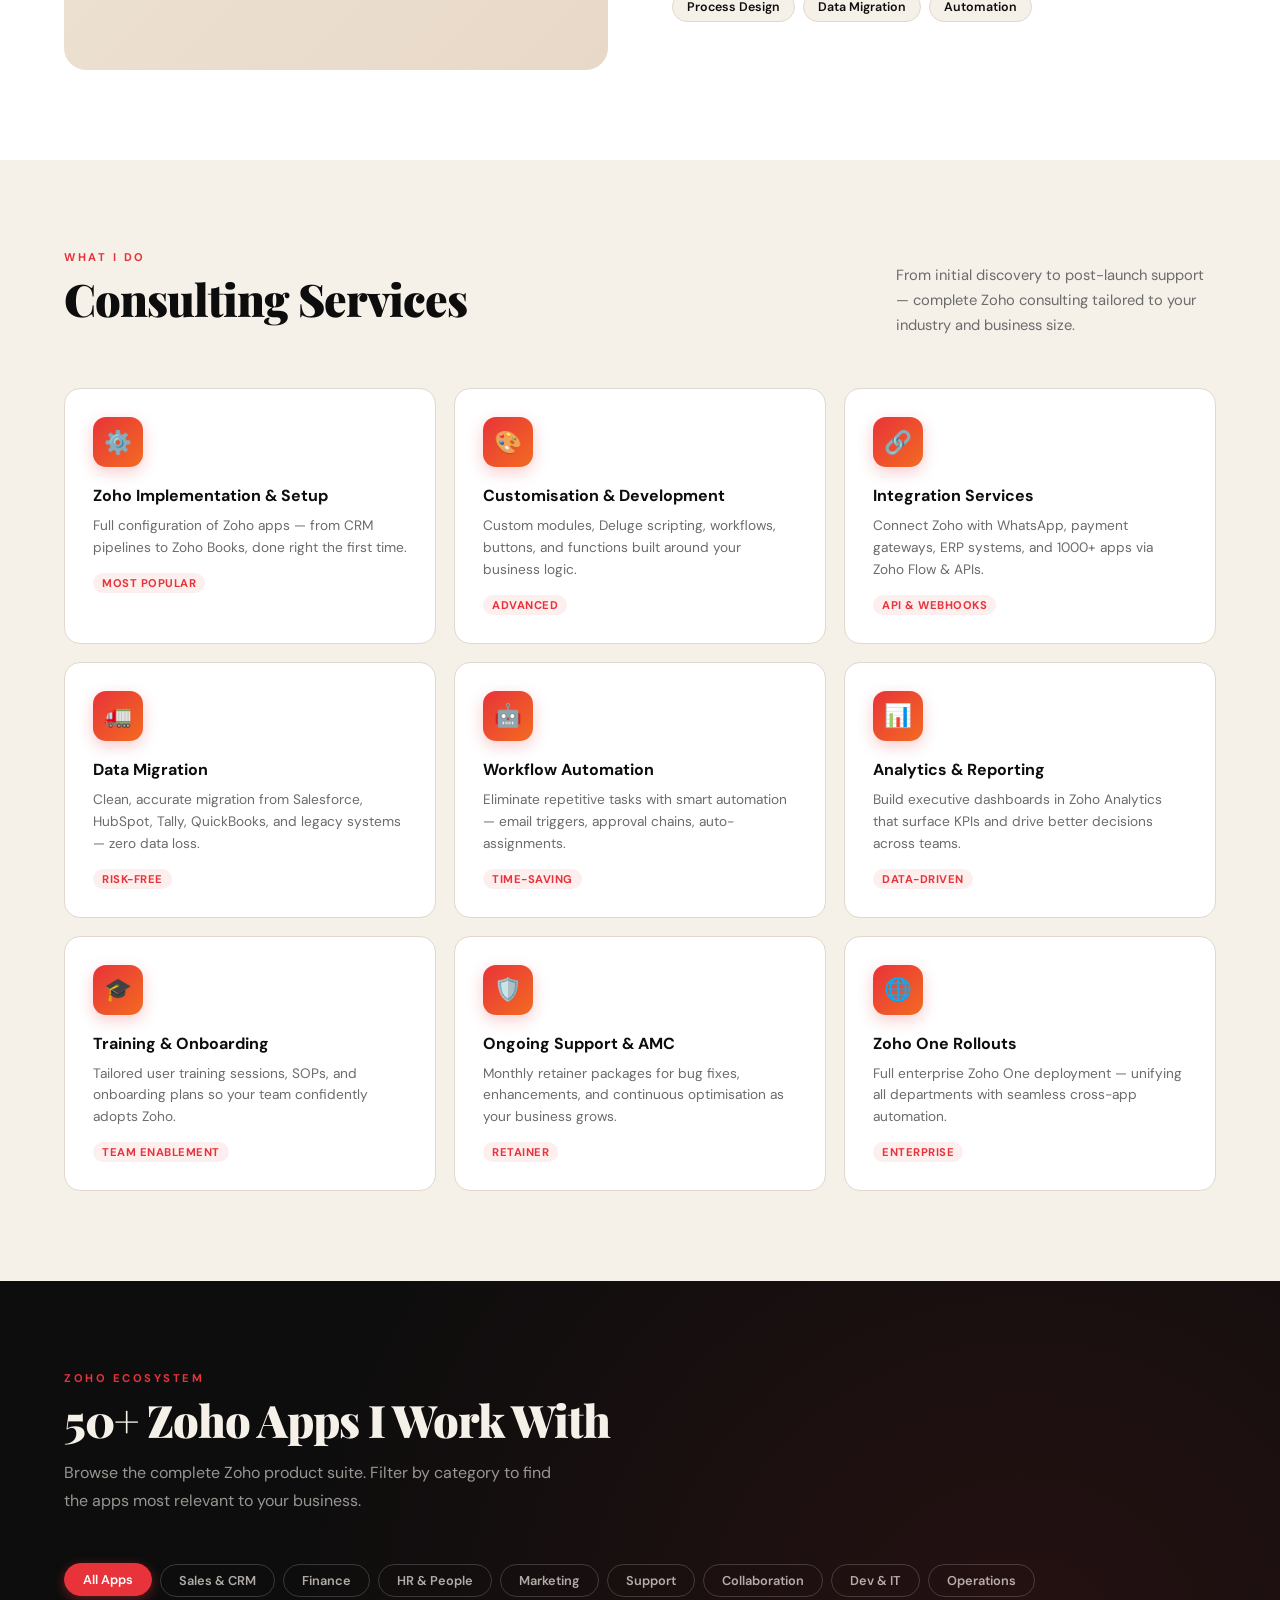
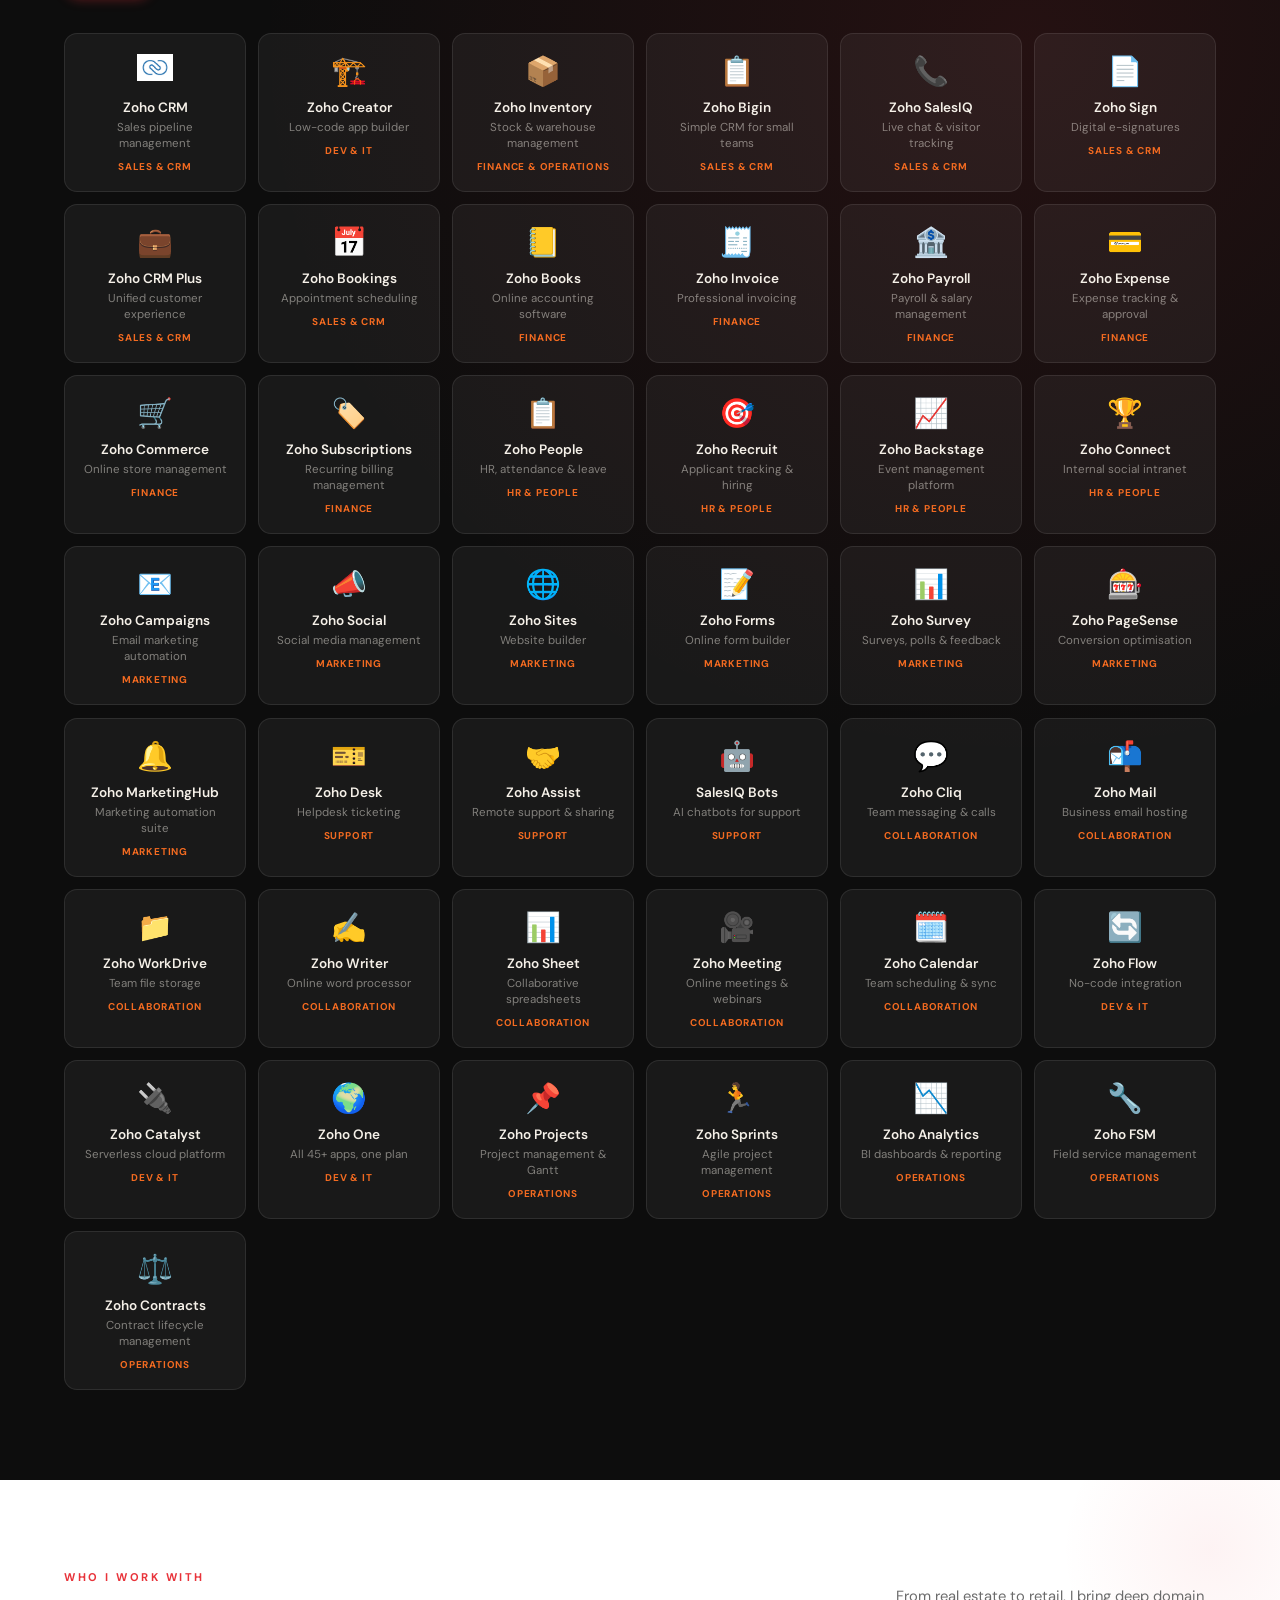
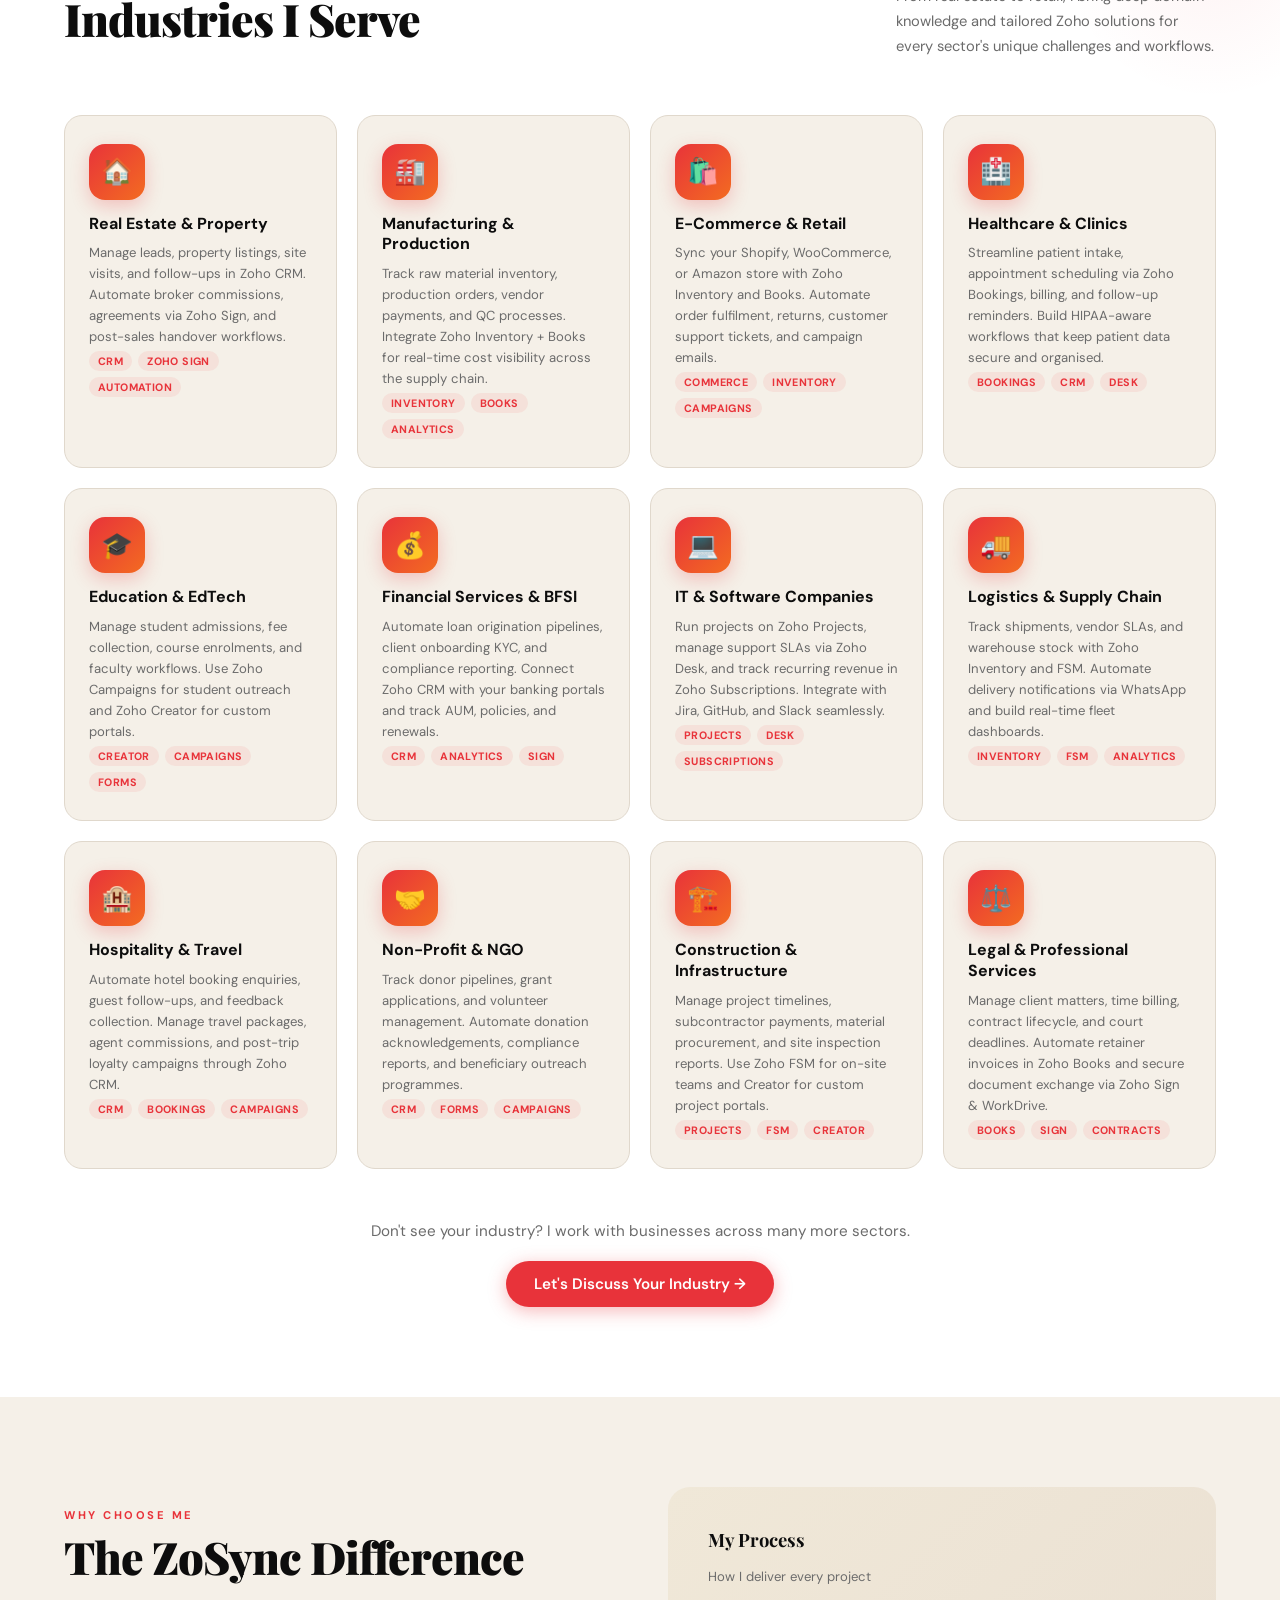
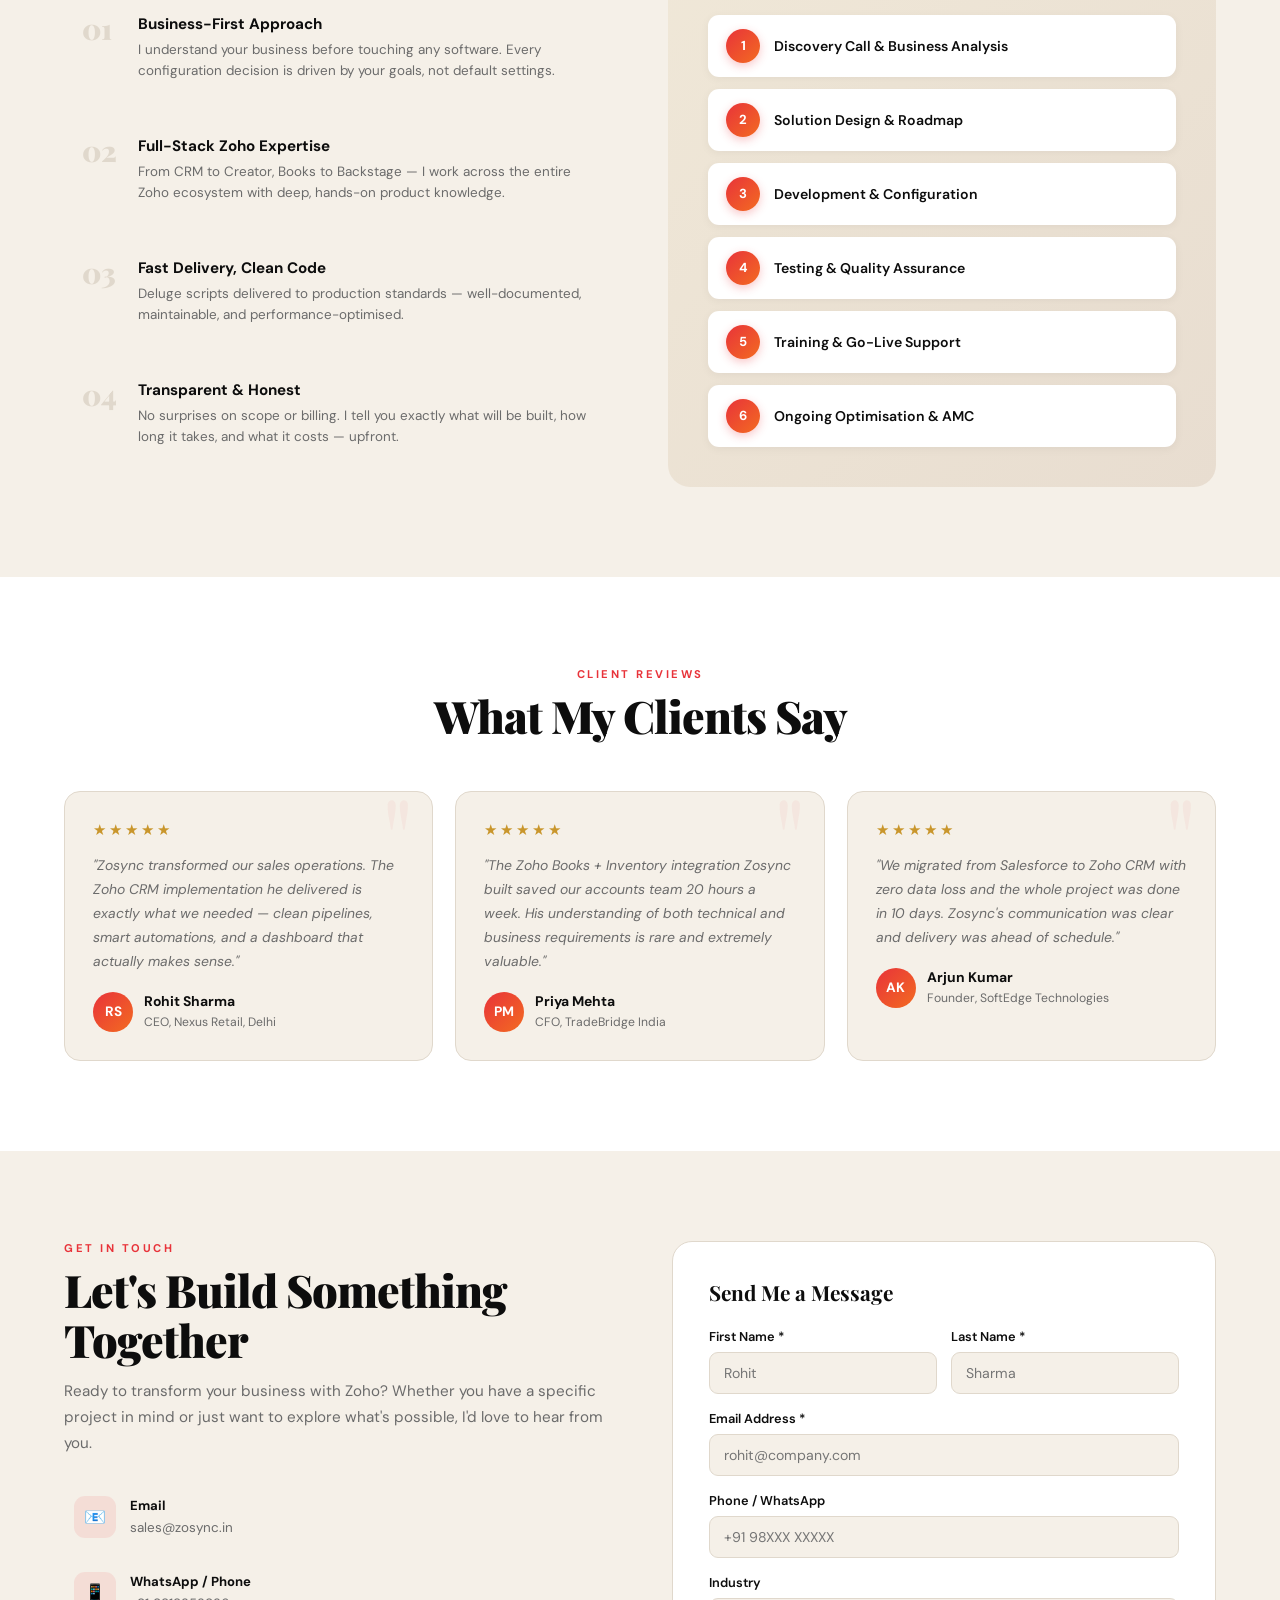
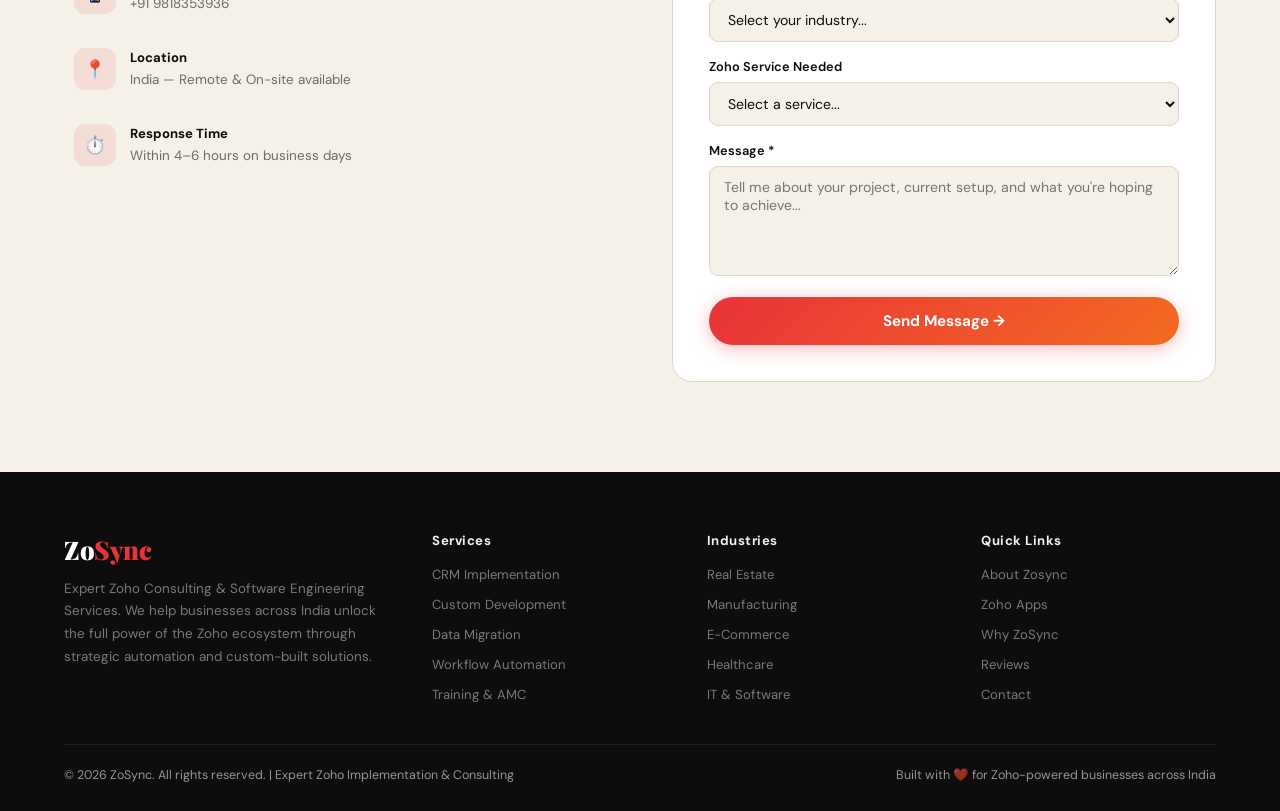
==== commit 8fa37cbf: "Update index.html" ====
--- a/index.html
+++ b/index.html
@@ -1,6 +1,13 @@
 <!DOCTYPE html>
 <html lang="en">
 <head>
+  <!-- Google Tag Manager -->
+<script>(function(w,d,s,l,i){w[l]=w[l]||[];w[l].push({'gtm.start':
+new Date().getTime(),event:'gtm.js'});var f=d.getElementsByTagName(s)[0],
+j=d.createElement(s),dl=l!='dataLayer'?'&l='+l:'';j.async=true;j.src=
+'https://www.googletagmanager.com/gtm.js?id='+i+dl;f.parentNode.insertBefore(j,f);
+})(window,document,'script','dataLayer','GTM-WGZTRVZZ');</script>
+<!-- End Google Tag Manager -->
   <!-- Google tag (gtag.js) -->
 <script async src="https://www.googletagmanager.com/gtag/js?id=G-4LGYNEG4SE"></script>
 <script>
@@ -20,7 +27,10 @@
 <link rel="icon" type="image/png" href="assets/Zosync-favicon.png">
 </head>
 <body>
-
+<!-- Google Tag Manager (noscript) -->
+<noscript><iframe src="https://www.googletagmanager.com/ns.html?id=GTM-WGZTRVZZ"
+height="0" width="0" style="display:none;visibility:hidden"></iframe></noscript>
+<!-- End Google Tag Manager (noscript) -->
 <div id="cur"></div>
 <div id="cur-ring"></div>
 <div id="prog"></div>
